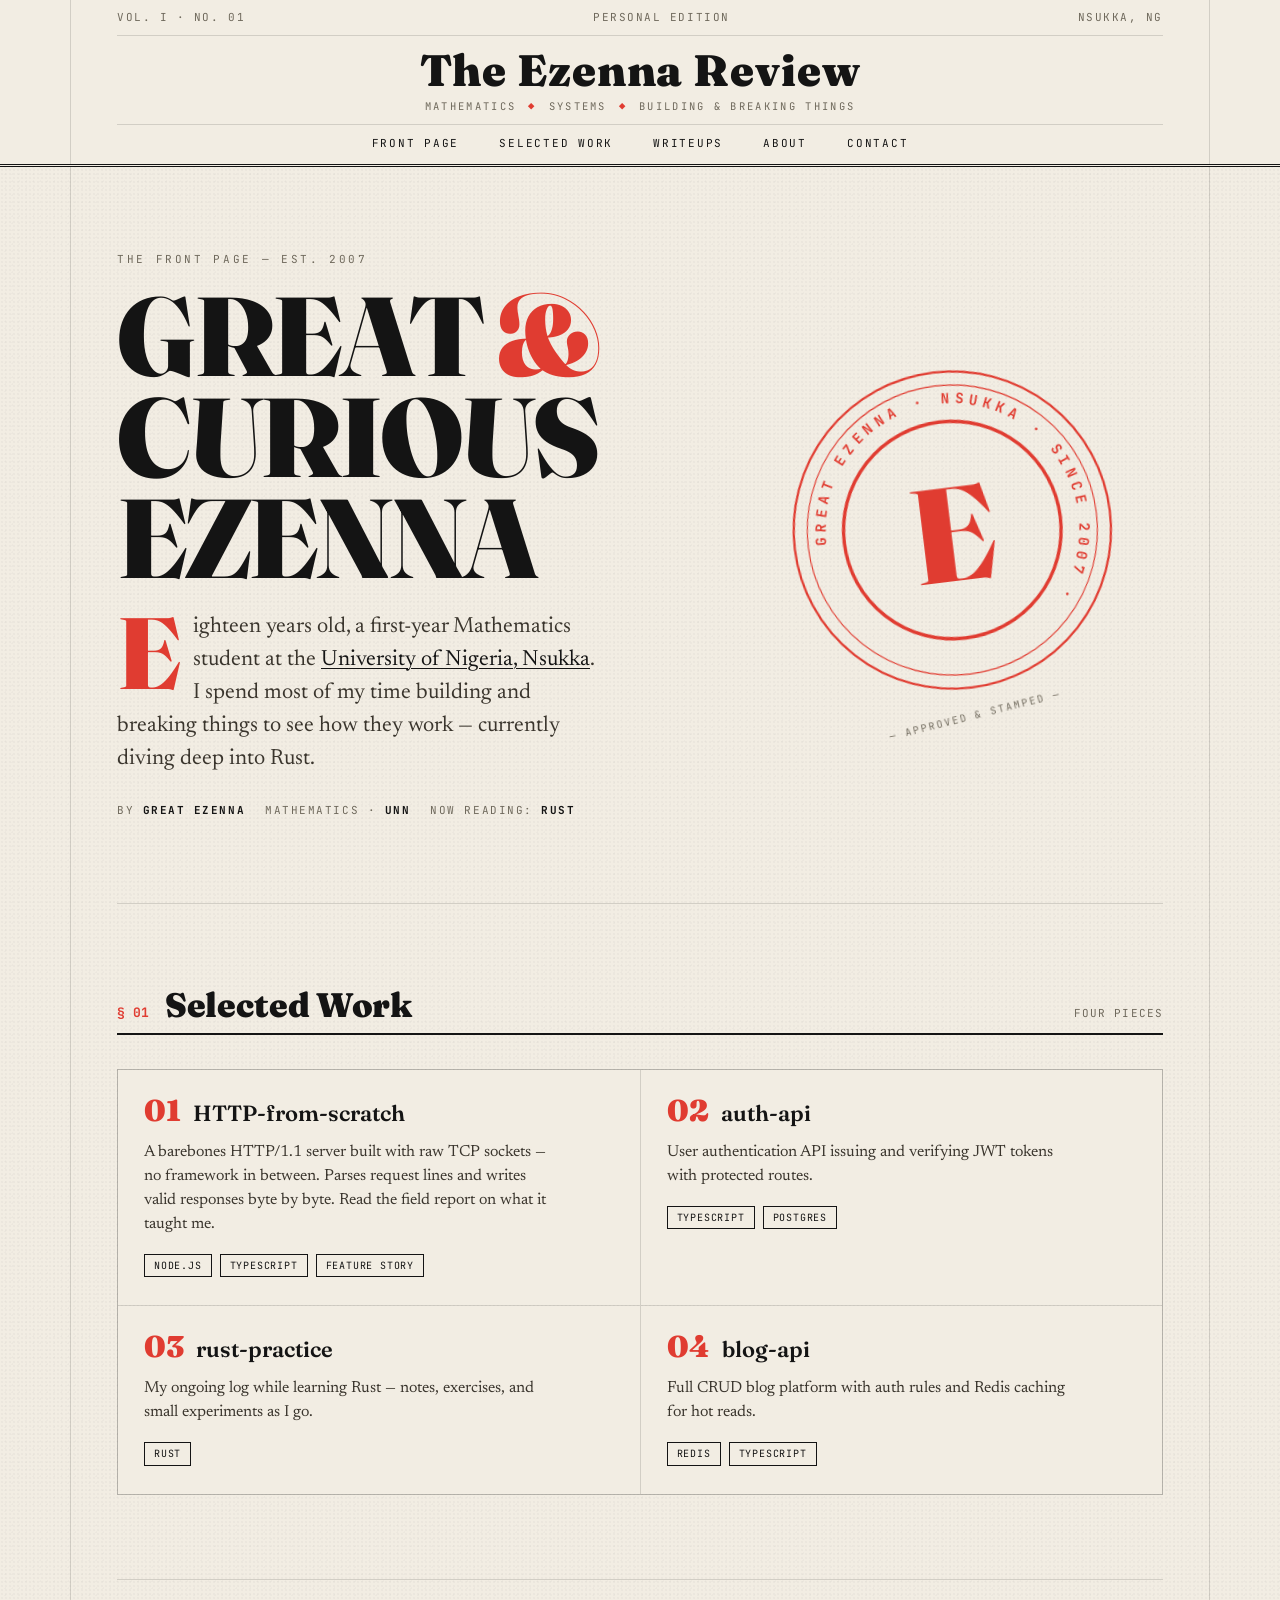
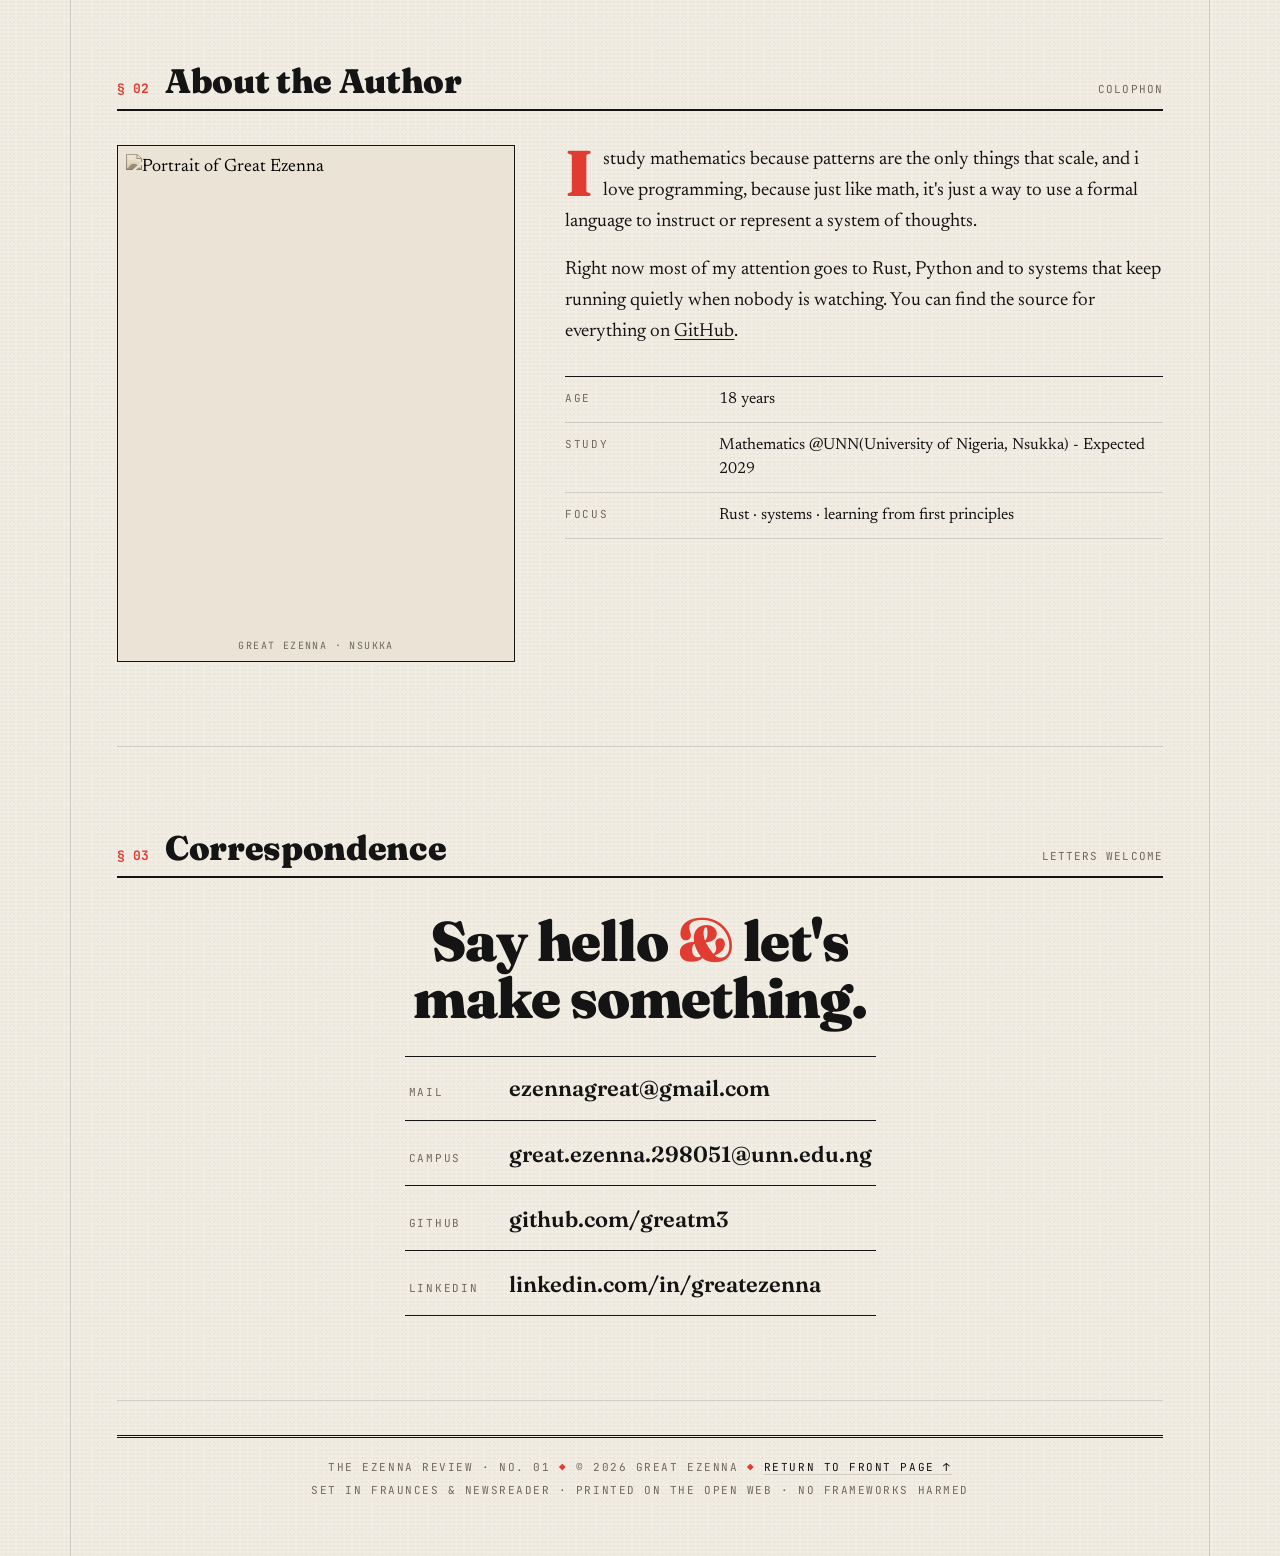
==== index.html @ 7c7695f8 "feat: add writeups section with HTTP-from-scratch field report   - Add http-from-scratch.html, a lon" ====
<!doctype html>
<html lang="en">
  <head>
    <meta charset="UTF-8" />
    <meta name="viewport" content="width=device-width, initial-scale=1.0" />
    <meta name="color-scheme" content="light" />
    <meta
      name="description"
      content="Great Ezenna — 18 y/o mathematics student and systems tinkerer. Building and breaking things."
    />
    <meta property="og:title" content="The Ezenna Review — Great Ezenna" />
    <meta
      property="og:description"
      content="18 y/o mathematics student. Building and breaking things."
    />
    <meta property="og:type" content="website" />
    <meta name="theme-color" content="#f2ede3" />
    <title>The Ezenna Review — Great Ezenna</title>
    <link
      rel="icon"
      href="data:image/svg+xml,%3Csvg%20xmlns='http://www.w3.org/2000/svg'%20viewBox='0%200%2064%2064'%3E%3Crect%20width='64'%20height='64'%20rx='6'%20fill='%23f2ede3'/%3E%3Ctext%20x='32'%20y='46'%20font-family='Georgia,serif'%20font-size='42'%20font-weight='bold'%20text-anchor='middle'%20fill='%23141414'%3EE%3C/text%3E%3C/svg%3E"
    />
    <link rel="preconnect" href="https://fonts.googleapis.com" />
    <link rel="preconnect" href="https://fonts.gstatic.com" crossorigin />
    <link
      href="https://fonts.googleapis.com/css2?family=Fraunces:ital,opsz,wght@0,9..144,400;0,9..144,600;0,9..144,900;1,9..144,400&family=Newsreader:ital,opsz,wght@0,6..72,400;0,6..72,500;1,6..72,400&family=JetBrains+Mono:wght@400;500;700&display=swap"
      rel="stylesheet"
    />
    <link rel="stylesheet" href="styles.css" />
  </head>
  <body>
    <header class="masthead">
      <div class="page inner">
        <div class="masthead-top">
          <span class="edition">Vol. I · No. 01</span>
          <span>Personal Edition</span>
          <span class="edition">Nsukka, NG</span>
        </div>
        <div class="masthead-title">The Ezenna Review</div>
        <div class="masthead-strap">
          <span>Mathematics</span><span class="dot">◆</span> <span>Systems</span
          ><span class="dot">◆</span>
          <span>Building &amp; Breaking Things</span>
        </div>
        <nav class="navbar">
          <a href="#home">Front Page</a>
          <a href="#work">Selected Work</a>
          <a href="writeups.html">Writeups</a>
          <a href="#about">About</a>
          <a href="#contact">Contact</a>
        </nav>
      </div>
    </header>

    <main class="page inner">
      <section id="home">
        <div class="hero">
          <div class="hero-copy reveal">
            <p class="kicker hero-kicker">The Front Page — Est. 2007</p>
            <h1 class="hero-name">
              Great <span class="amp">&amp;</span> Curious<br />Ezenna
            </h1>
            <p class="drop">
              Eighteen years old, a first-year Mathematics student at the
              <a href="https://unn.edu.ng" target="_blank" rel="noopener"
                >University of Nigeria, Nsukka</a
              >. I spend most of my time building and breaking things to see how
              they work — currently diving deep into Rust.
            </p>
            <div class="byline">
              <span>By <b>Great Ezenna</b></span>
              <span>Mathematics · <b>UNN</b></span>
              <span>Now reading: <b>Rust</b></span>
            </div>
          </div>

          <div class="hero-art reveal" style="transition-delay: 0.12s">
            <figure class="stamp-fig">
              <svg
                viewBox="0 0 300 300"
                role="img"
                aria-label="A red rubber-stamp seal reading Great Ezenna, established 2007."
              >
                <defs>
                  <path
                    id="sealArc"
                    d="M 150 150 m -112 0 a 112 112 0 1 1 224 0 a 112 112 0 1 1 -224 0"
                  />
                </defs>
                <g class="stamp-rotate">
                  <circle
                    class="seal-ring"
                    cx="150"
                    cy="150"
                    r="140"
                    stroke-width="2"
                  />
                  <circle
                    class="seal-ring"
                    cx="150"
                    cy="150"
                    r="128"
                    stroke-width="1"
                  />
                  <text class="seal-text">
                    <textPath href="#sealArc" startOffset="0%">
                      GREAT EZENNA · NSUKKA · SINCE 2007 ·
                    </textPath>
                  </text>
                </g>
                <circle
                  class="seal-ring"
                  cx="150"
                  cy="150"
                  r="96"
                  stroke-width="3"
                />
                <text class="seal-mono" x="150" y="152">E</text>
              </svg>
              <figcaption class="stamp-cap">
                — Approved &amp; Stamped —
              </figcaption>
            </figure>
          </div>
        </div>
      </section>

      <section id="work">
        <div class="sec-head reveal">
          <span class="sec-no">§ 01</span>
          <h2 class="sec-title">Selected Work</h2>
          <span class="sec-meta">Four Pieces</span>
        </div>

        <div class="work-grid">
          <a class="work reveal" href="http-from-scratch.html">
            <div class="work-top">
              <span class="work-no">01</span>
              <span class="work-title">HTTP-from-scratch</span>
              <span class="work-read">Feature →</span>
            </div>
            <p class="work-desc">
              A barebones HTTP/1.1 server built with raw TCP sockets — no
              framework in between. Parses request lines and writes valid
              responses byte by byte. Read the field report on what it taught
              me.
            </p>
            <div class="work-tags">
              <span class="work-tag">Node.js</span
              ><span class="work-tag">TypeScript</span
              ><span class="work-tag">Feature Story</span>
            </div>
          </a>

          <a
            class="work reveal"
            href="https://github.com/greatm3/auth-api"
            target="_blank"
            rel="noopener"
            style="transition-delay: 0.06s"
          >
            <div class="work-top">
              <span class="work-no">02</span>
              <span class="work-title">auth-api</span>
              <span class="work-read">Read →</span>
            </div>
            <p class="work-desc">
              User authentication API issuing and verifying JWT tokens with
              protected routes.
            </p>
            <div class="work-tags">
              <span class="work-tag">TypeScript</span
              ><span class="work-tag">Postgres</span>
            </div>
          </a>

          <a
            class="work reveal"
            href="https://github.com/greatm3/rust-practice"
            target="_blank"
            rel="noopener"
            style="transition-delay: 0.12s"
          >
            <div class="work-top">
              <span class="work-no">03</span>
              <span class="work-title">rust-practice</span>
              <span class="work-read">Read →</span>
            </div>
            <p class="work-desc">
              My ongoing log while learning Rust — notes, exercises, and small
              experiments as I go.
            </p>
            <div class="work-tags"><span class="work-tag">Rust</span></div>
          </a>

          <a
            class="work reveal"
            href="https://github.com/greatm3/blog-api"
            target="_blank"
            rel="noopener"
            style="transition-delay: 0.18s"
          >
            <div class="work-top">
              <span class="work-no">04</span>
              <span class="work-title">blog-api</span>
              <span class="work-read">Read →</span>
            </div>
            <p class="work-desc">
              Full CRUD blog platform with auth rules and Redis caching for hot
              reads.
            </p>
            <div class="work-tags">
              <span class="work-tag">Redis</span
              ><span class="work-tag">TypeScript</span>
            </div>
          </a>
        </div>
      </section>

      <section id="about">
        <div class="sec-head reveal">
          <span class="sec-no">§ 02</span>
          <h2 class="sec-title">About the Author</h2>
          <span class="sec-meta">Colophon</span>
        </div>

        <div class="about">
          <figure class="portrait reveal">
            <img
              src="https://i.ibb.co/Ng9nQFPm/linkedin-modified.jpg"
              alt="Portrait of Great Ezenna"
              loading="lazy"
            />
            <figcaption>Great Ezenna · Nsukka</figcaption>
          </figure>

          <div class="about-body reveal" style="transition-delay: 0.08s">
            <p>
              I study mathematics because patterns are the only things that
              scale, and i love programming, because just like math, it's just a way to use a formal language to instruct or represent a system of thoughts.
            </p>
            <p>
              Right now most of my attention goes to Rust, Python and to systems that keep running quietly
              when nobody is watching. You can find the source for everything on
              <a
                href="https://github.com/greatm3"
                target="_blank"
                rel="noopener"
                >GitHub</a
              >.
            </p>

            <div class="ledger">
              <div class="ledger-row">
                <span class="ledger-k">Age</span><span>18 years</span>
              </div>
              <div class="ledger-row">
                <span class="ledger-k">Study</span><span>Mathematics @UNN(University of Nigeria, Nsukka) - Expected 2029</span>
              </div>
              <div class="ledger-row">
                <span class="ledger-k">Focus</span
                ><span>Rust · systems · learning from first principles</span>
              </div>
            </div>
          </div>
        </div>
      </section>

      <section id="contact">
        <div class="sec-head reveal">
          <span class="sec-no">§ 03</span>
          <h2 class="sec-title">Correspondence</h2>
          <span class="sec-meta">Letters Welcome</span>
        </div>

        <div class="contact-wrap reveal">
          <p class="contact-lead">
            Say hello <span class="amp">&amp;</span> let's make something.
          </p>
          <div class="contact-list">
            <a href="mailto:ezennagreat@gmail.com">
              <span class="contact-k">Mail</span
              ><span class="contact-v">ezennagreat@gmail.com</span>
            </a>
            <a href="mailto:great.ezenna.298051@unn.edu.ng">
              <span class="contact-k">Campus</span
              ><span class="contact-v">great.ezenna.298051@unn.edu.ng</span>
            </a>
            <a href="https://github.com/greatm3" target="_blank" rel="noopener">
              <span class="contact-k">GitHub</span
              ><span class="contact-v">github.com/greatm3</span>
            </a>
            <a
              href="https://www.linkedin.com/in/greatezenna/"
              target="_blank"
              rel="noopener"
            >
              <span class="contact-k">LinkedIn</span
              ><span class="contact-v">linkedin.com/in/greatezenna</span>
            </a>
          </div>
        </div>
      </section>

      <footer>
        <hr class="foot-rule" />
        <p>
          The Ezenna Review · No. 01 <span class="dot">◆</span> ©
          <span id="year">2026</span> Great Ezenna <span class="dot">◆</span>
          <a href="#home">Return to Front Page ↑</a>
        </p>
        <p>
          Set in Fraunces &amp; Newsreader · Printed on the open web · No
          frameworks harmed
        </p>
      </footer>
    </main>

    <script>
      document.addEventListener("DOMContentLoaded", () => {
        document.getElementById("year").textContent = new Date().getFullYear();

        const io = new IntersectionObserver(
          (entries) => {
            entries.forEach((entry) => {
              if (entry.isIntersecting) {
                entry.target.classList.add("is-in");
                io.unobserve(entry.target);
              }
            });
          },
          { threshold: 0.12 },
        );
        document.querySelectorAll(".reveal").forEach((el) => io.observe(el));
      });
    </script>
  </body>
</html>
---- styles.css ----
:root {
  --paper: #f2ede3;
  --paper-2: #ebe4d6;
  --ink: #141414;
  --ink-soft: #3a352d;
  --muted: #6f695c;
  --stamp: #e03c31;
  --line-faint: rgba(20, 20, 20, 0.14);
  --serif: "Fraunces", Georgia, "Times New Roman", serif;
  --body: "Newsreader", Georgia, serif;
  --mono: "JetBrains Mono", ui-monospace, Menlo, monospace;
}

* {
  margin: 0;
  padding: 0;
  box-sizing: border-box;
}

html {
  scroll-behavior: smooth;
  scroll-padding-top: 165px;
  -webkit-text-size-adjust: 100%;
}

body {
  background: var(--paper);
  color: var(--ink);
  font-family: var(--body);
  font-size: 18px;
  line-height: 1.55;
  -webkit-font-smoothing: antialiased;
  -webkit-tap-highlight-color: rgba(224, 60, 49, 0.18);
  overflow-x: hidden;
  background-image:
    radial-gradient(rgba(20, 20, 20, 0.028) 1px, transparent 1px),
    radial-gradient(rgba(20, 20, 20, 0.022) 1px, transparent 1px);
  background-size:
    4px 4px,
    7px 7px;
  background-position:
    0 0,
    2px 3px;
}

::selection {
  background: var(--stamp);
  color: var(--paper);
}

a {
  color: inherit;
  text-decoration: none;
}
a:focus-visible {
  outline: 2px solid var(--stamp);
  outline-offset: 3px;
}

.kicker {
  font-family: var(--mono);
  font-size: 11px;
  letter-spacing: 0.24em;
  text-transform: uppercase;
  color: var(--muted);
}

.page {
  width: min(1140px, 92vw);
  margin: 0 auto;
  border-left: 1px solid var(--line-faint);
  border-right: 1px solid var(--line-faint);
}
.inner {
  padding: 0 clamp(16px, 4vw, 46px);
}

.masthead {
  position: sticky;
  top: 0;
  z-index: 50;
  background: var(--paper);
  border-bottom: 3px double var(--ink);
}
.masthead-top {
  display: flex;
  justify-content: space-between;
  align-items: center;
  gap: 14px;
  padding: 9px 0;
  border-bottom: 1px solid var(--line-faint);
  font-family: var(--mono);
  font-size: 11px;
  letter-spacing: 0.14em;
  text-transform: uppercase;
  color: var(--muted);
}
.masthead-title {
  font-family: var(--serif);
  font-weight: 900;
  text-align: center;
  letter-spacing: 0.02em;
  font-size: clamp(22px, 5vw, 44px);
  line-height: 1;
  padding: 12px 0 6px;
}
.masthead-strap {
  display: flex;
  justify-content: center;
  align-items: center;
  gap: 12px;
  padding-bottom: 10px;
  font-family: var(--mono);
  font-size: 10.5px;
  letter-spacing: 0.22em;
  text-transform: uppercase;
  color: var(--muted);
  flex-wrap: wrap;
}
.masthead-strap .dot {
  color: var(--stamp);
}

.navbar {
  border-top: 1px solid var(--line-faint);
  display: flex;
  justify-content: center;
  gap: clamp(14px, 4vw, 40px);
  padding: 8px 0;
}
.navbar a {
  font-family: var(--mono);
  font-size: 11px;
  letter-spacing: 0.16em;
  text-transform: uppercase;
  color: var(--ink);
  padding: 2px 0;
  border-bottom: 2px solid transparent;
  transition:
    border-color 0.2s,
    color 0.2s;
}
.navbar a:hover {
  border-color: var(--stamp);
  color: var(--stamp);
}

section {
  padding: clamp(40px, 7vw, 84px) 0;
  border-bottom: 1px solid var(--line-faint);
}

.sec-head {
  display: flex;
  align-items: baseline;
  gap: 16px;
  margin-bottom: 34px;
  border-bottom: 2px solid var(--ink);
  padding-bottom: 10px;
}
.sec-no {
  font-family: var(--mono);
  font-size: 13px;
  font-weight: 700;
  color: var(--stamp);
}
.sec-title {
  font-family: var(--serif);
  font-weight: 900;
  font-size: clamp(22px, 4vw, 34px);
  letter-spacing: -0.01em;
  line-height: 1;
  text-wrap: balance;
}
.sec-meta {
  margin-left: auto;
  font-family: var(--mono);
  font-size: 11px;
  color: var(--muted);
  letter-spacing: 0.1em;
  text-transform: uppercase;
}

.hero {
  display: grid;
  grid-template-columns: 1.15fr 0.85fr;
  gap: clamp(24px, 5vw, 60px);
  align-items: center;
}
.hero-copy {
  min-width: 0;
}

.hero-kicker {
  margin-bottom: 18px;
}
.hero-name {
  font-family: var(--serif);
  font-weight: 900;
  font-size: clamp(3rem, 11vw, 7rem);
  line-height: 0.9;
  letter-spacing: -0.03em;
  text-transform: uppercase;
}
.hero-name .amp {
  color: var(--stamp);
}

.drop {
  margin-top: 22px;
  font-family: var(--body);
  font-size: clamp(18px, 2.2vw, 22px);
  line-height: 1.5;
  max-width: 40ch;
  color: var(--ink-soft);
}
.drop::first-letter {
  float: left;
  font-family: var(--serif);
  font-weight: 900;
  font-size: 4.6em;
  line-height: 0.72;
  padding: 6px 12px 0 0;
  color: var(--stamp);
}
.drop a {
  color: var(--ink);
  text-decoration: underline;
  text-decoration-thickness: 1px;
  text-underline-offset: 3px;
}
.drop a:hover {
  color: var(--stamp);
}

.byline {
  margin-top: 26px;
  display: flex;
  flex-wrap: wrap;
  gap: 8px 20px;
  font-family: var(--mono);
  font-size: 11px;
  letter-spacing: 0.14em;
  text-transform: uppercase;
  color: var(--muted);
}
.byline b {
  color: var(--ink);
  font-weight: 700;
}

.hero-art {
  display: flex;
  justify-content: center;
}
.stamp-fig {
  position: relative;
  width: min(340px, 78vw);
  aspect-ratio: 1;
  animation: stampin 0.5s cubic-bezier(0.2, 1.4, 0.4, 1) both;
}
.stamp-fig svg {
  width: 100%;
  height: 100%;
}
@keyframes stampin {
  from {
    opacity: 0;
    transform: scale(1.25) rotate(-8deg);
  }
  to {
    opacity: 1;
    transform: scale(1) rotate(-7deg);
  }
}
.stamp-rotate {
  transform-origin: center;
  animation: seal-spin 44s linear infinite;
}
@keyframes seal-spin {
  to {
    transform: rotate(360deg);
  }
}
.seal-ring {
  fill: none;
  stroke: var(--stamp);
}
.seal-text {
  fill: var(--stamp);
  font-family: var(--mono);
  font-size: 12.5px;
  letter-spacing: 0.32em;
  font-weight: 700;
}
.seal-mono {
  fill: var(--stamp);
  font-family: var(--serif);
  font-weight: 900;
  font-size: 118px;
  text-anchor: middle;
  dominant-baseline: central;
}
.stamp-cap {
  position: absolute;
  left: 50%;
  bottom: -14px;
  transform: translateX(-50%) rotate(-7deg);
  font-family: var(--mono);
  font-size: 10px;
  letter-spacing: 0.2em;
  text-transform: uppercase;
  color: var(--muted);
  white-space: nowrap;
}

.work-grid {
  display: grid;
  grid-template-columns: repeat(2, 1fr);
  gap: 1px;
  background: var(--line-faint);
  border: 1px solid var(--line-faint);
}
.work {
  display: block;
  background: var(--paper);
  padding: 26px 26px 28px;
  position: relative;
  transition:
    background 0.2s,
    color 0.2s;
}
.work:hover {
  background: var(--ink);
  color: var(--paper);
}
.work-top {
  display: flex;
  align-items: baseline;
  gap: 12px;
  margin-bottom: 14px;
}
.work-no {
  font-family: var(--serif);
  font-weight: 900;
  font-size: 30px;
  line-height: 1;
  color: var(--stamp);
}
.work:hover .work-no {
  color: var(--paper);
}
.work-title {
  font-family: var(--serif);
  font-weight: 600;
  font-size: 22px;
  line-height: 1.1;
}
.work-read {
  margin-left: auto;
  font-family: var(--mono);
  font-size: 10px;
  letter-spacing: 0.16em;
  text-transform: uppercase;
  color: var(--muted);
  opacity: 0;
  transition: opacity 0.2s;
}
.work:hover .work-read {
  opacity: 1;
  color: var(--paper);
}
.work-desc {
  font-size: 16px;
  line-height: 1.5;
  color: var(--ink-soft);
  max-width: 46ch;
}
.work:hover .work-desc {
  color: var(--paper-2);
}
.work-tags {
  margin-top: 18px;
  display: flex;
  flex-wrap: wrap;
  gap: 8px;
}
.work-tag {
  font-family: var(--mono);
  font-size: 10px;
  letter-spacing: 0.08em;
  text-transform: uppercase;
  padding: 3px 9px;
  border: 1px solid var(--ink);
}
.work:hover .work-tag {
  border-color: var(--paper);
}

.about {
  display: grid;
  grid-template-columns: 0.8fr 1.2fr;
  gap: clamp(24px, 5vw, 50px);
  align-items: start;
}
.portrait {
  position: relative;
  border: 1px solid var(--ink);
  padding: 8px;
  background: var(--paper-2);
}
.portrait img {
  display: block;
  width: 100%;
  aspect-ratio: 4 / 5;
  object-fit: cover;
  filter: grayscale(1) contrast(1.2) sepia(0.22);
  mix-blend-mode: multiply;
}
.portrait figcaption {
  margin-top: 8px;
  font-family: var(--mono);
  font-size: 10px;
  letter-spacing: 0.14em;
  text-transform: uppercase;
  color: var(--muted);
  text-align: center;
}
.about-body p {
  margin-bottom: 18px;
  font-size: 19px;
  line-height: 1.62;
}
.about-body p:first-child::first-letter {
  float: left;
  font-family: var(--serif);
  font-weight: 900;
  font-size: 3.4em;
  line-height: 0.74;
  padding: 4px 10px 0 0;
  color: var(--stamp);
}
.about-body a {
  text-decoration: underline;
  text-underline-offset: 3px;
}
.about-body a:hover {
  color: var(--stamp);
}

.ledger {
  margin-top: 28px;
  border-top: 1px solid var(--ink);
}
.ledger-row {
  display: grid;
  grid-template-columns: 140px 1fr;
  gap: 14px;
  padding: 10px 0;
  border-bottom: 1px solid var(--line-faint);
  font-size: 16px;
}
.ledger-k {
  font-family: var(--mono);
  font-size: 11px;
  letter-spacing: 0.14em;
  text-transform: uppercase;
  color: var(--muted);
  padding-top: 3px;
}

.contact-wrap {
  text-align: center;
}
.contact-lead {
  font-family: var(--serif);
  font-weight: 900;
  font-size: clamp(28px, 6vw, 56px);
  line-height: 1.02;
  letter-spacing: -0.02em;
  max-width: 16ch;
  margin: 0 auto 30px;
  text-wrap: balance;
}
.contact-lead .amp {
  color: var(--stamp);
}
.contact-list {
  display: inline-flex;
  flex-direction: column;
  gap: 2px;
  text-align: left;
  min-width: min(460px, 90vw);
}
.contact-list a {
  display: flex;
  align-items: baseline;
  gap: 16px;
  padding: 14px 4px;
  border-bottom: 1px solid var(--ink);
  transition:
    padding-left 0.2s,
    color 0.2s;
}
.contact-list a:first-child {
  border-top: 1px solid var(--ink);
}
.contact-list a:hover {
  padding-left: 16px;
  color: var(--stamp);
}
.contact-k {
  font-family: var(--mono);
  font-size: 11px;
  letter-spacing: 0.16em;
  text-transform: uppercase;
  color: var(--muted);
  width: 84px;
  flex-shrink: 0;
}
.contact-v {
  font-family: var(--serif);
  font-weight: 600;
  font-size: clamp(17px, 2.4vw, 22px);
  overflow-wrap: anywhere;
}
.contact-list a:hover .contact-k {
  color: var(--stamp);
}

footer {
  padding: 34px 0 54px;
  text-align: center;
}
.foot-rule {
  border: none;
  border-top: 3px double var(--ink);
  margin-bottom: 18px;
}
footer p {
  font-family: var(--mono);
  font-size: 11px;
  letter-spacing: 0.14em;
  text-transform: uppercase;
  color: var(--muted);
  line-height: 2.1;
}
footer .dot {
  color: var(--stamp);
}
footer a {
  color: var(--ink);
  border-bottom: 1px solid var(--line-faint);
}
footer a:hover {
  color: var(--stamp);
}

.reveal {
  opacity: 0;
  transform: translateY(20px);
  transition:
    opacity 0.7s ease,
    transform 0.7s ease;
}
.reveal.is-in {
  opacity: 1;
  transform: none;
}

@media (max-width: 900px) {
  .hero {
    grid-template-columns: 1fr;
    gap: 34px;
  }
  .hero-art {
    order: -1;
  }
  .about {
    grid-template-columns: 1fr;
  }
  .portrait {
    max-width: 320px;
  }
}

@media (max-width: 640px) {
  html {
    scroll-padding-top: 140px;
  }
  body {
    font-size: 17px;
  }
  .masthead-strap {
    display: none;
  }
  .masthead-title {
    padding: 8px 0 4px;
    font-size: clamp(20px, 6vw, 44px);
  }
  .work-grid {
    grid-template-columns: 1fr;
  }
  .masthead-top .edition {
    display: none;
  }
  .sec-head {
    flex-wrap: wrap;
    gap: 8px 14px;
  }
  .sec-meta {
    margin-left: 0;
    width: 100%;
  }
  .navbar {
    flex-wrap: wrap;
    gap: 12px 18px;
  }
  .ledger-row {
    grid-template-columns: 1fr;
    gap: 2px;
  }
  .hero-name {
    font-size: clamp(2.75rem, 12vw, 7rem);
  }
}

@media (max-width: 420px) {
  body {
    font-size: 16px;
  }
  .hero-name {
    font-size: 2.5rem;
  }
  .masthead-top {
    font-size: 10px;
    letter-spacing: 0.08em;
  }
  .navbar a {
    font-size: 10px;
    letter-spacing: 0.1em;
  }
  .drop::first-letter {
    font-size: 3.6em;
  }
}

@media (max-height: 480px) {
  .masthead-strap {
    display: none;
  }
  .masthead-title {
    padding: 6px 0 2px;
  }
}

@media (hover: none) {
  .work:active {
    background: var(--ink);
    color: var(--paper);
  }
  .work:active .work-no {
    color: var(--paper);
  }
  .work:active .work-desc {
    color: var(--paper-2);
  }
  .work:active .work-tag {
    border-color: var(--paper);
  }
  .contact-list a:active {
    padding-left: 12px;
    color: var(--stamp);
  }
  .navbar a:active {
    border-color: var(--stamp);
    color: var(--stamp);
  }
}

.article {
  padding: clamp(36px, 6vw, 64px) 0 clamp(60px, 9vw, 96px);
}
.article-kicker {
  margin-bottom: 16px;
}
.article-title {
  font-family: var(--serif);
  font-weight: 900;
  font-size: clamp(34px, 6.5vw, 60px);
  line-height: 1;
  letter-spacing: -0.02em;
  max-width: 20ch;
  text-wrap: balance;
}
.article-standfirst {
  margin-top: 22px;
  font-size: clamp(19px, 2.4vw, 24px);
  line-height: 1.5;
  color: var(--ink-soft);
  max-width: 62ch;
}
.article-byline {
  margin-top: 28px;
  display: flex;
  flex-wrap: wrap;
  gap: 8px 22px;
  align-items: baseline;
  font-family: var(--mono);
  font-size: 11px;
  letter-spacing: 0.14em;
  text-transform: uppercase;
  color: var(--muted);
}
.article-byline b {
  color: var(--ink);
  font-weight: 700;
}
.article-source {
  margin-left: auto;
  color: var(--ink);
  border-bottom: 1px solid var(--ink);
}
.article-source:hover {
  color: var(--stamp);
  border-bottom-color: var(--stamp);
}
.article-rule {
  border: none;
  border-top: 3px double var(--ink);
  margin: 34px 0 44px;
}
.article-body {
  max-width: 66ch;
}
.article-body .lead {
  font-size: clamp(20px, 2.6vw, 26px);
  line-height: 1.55;
}
.article-body p {
  margin-bottom: 24px;
  font-size: 19px;
  line-height: 1.68;
  color: var(--ink-soft);
}
.article-body b {
  color: var(--ink);
}
.article-body code {
  font-family: var(--mono);
  font-size: 0.82em;
  background: var(--paper-2);
  border: 1px solid var(--line-faint);
  padding: 1px 5px;
  border-radius: 3px;
}
.article-h2 {
  font-family: var(--serif);
  font-weight: 900;
  font-size: clamp(22px, 3.4vw, 30px);
  line-height: 1.1;
  margin: 44px 0 14px;
  letter-spacing: -0.01em;
}
.article-foot {
  margin-top: 52px;
  padding-top: 26px;
  border-top: 1px solid var(--ink);
  display: flex;
  flex-wrap: wrap;
  gap: 18px 30px;
  align-items: baseline;
  justify-content: space-between;
}
.article-source.big {
  font-family: var(--serif);
  font-weight: 600;
  font-size: 20px;
  margin-left: 0;
  border-bottom: 2px solid var(--ink);
}
.article-source.big:hover {
  border-bottom-color: var(--stamp);
}
.article-back {
  font-family: var(--mono);
  font-size: 11px;
  letter-spacing: 0.14em;
  text-transform: uppercase;
  color: var(--muted);
}
.article-back:hover {
  color: var(--stamp);
}

@media (max-width: 640px) {
  .article-source {
    margin-left: 0;
  }
  .article-title {
    font-size: clamp(30px, 8vw, 60px);
  }
}

.writeups-intro {
  max-width: 60ch;
  font-size: clamp(19px, 2.3vw, 23px);
  line-height: 1.55;
  color: var(--ink-soft);
  margin-bottom: 36px;
}
.writeup-list {
  border-top: 2px solid var(--ink);
}
.writeup {
  display: grid;
  grid-template-columns: auto 1fr auto;
  gap: 20px 22px;
  align-items: start;
  padding: 26px 4px;
  border-bottom: 1px solid var(--line-faint);
  transition:
    padding-left 0.2s,
    background 0.2s;
}
.writeup:hover {
  padding-left: 16px;
  background: var(--paper-2);
}
.writeup-no {
  font-family: var(--serif);
  font-weight: 900;
  font-size: 34px;
  line-height: 0.9;
  color: var(--stamp);
}
.writeup-title {
  font-family: var(--serif);
  font-weight: 600;
  font-size: clamp(21px, 3vw, 28px);
  line-height: 1.12;
  letter-spacing: -0.01em;
}
.writeup:hover .writeup-title {
  color: var(--stamp);
}
.writeup-dek {
  margin-top: 10px;
  font-size: 16.5px;
  line-height: 1.55;
  color: var(--ink-soft);
  max-width: 60ch;
}
.writeup-tags {
  margin-top: 16px;
  display: flex;
  flex-wrap: wrap;
  gap: 8px;
}
.writeup-read {
  align-self: center;
  font-family: var(--mono);
  font-size: 11px;
  letter-spacing: 0.16em;
  text-transform: uppercase;
  color: var(--muted);
  white-space: nowrap;
}
.writeup:hover .writeup-read {
  color: var(--stamp);
}
.writeups-more {
  margin-top: 26px;
  font-family: var(--mono);
  font-size: 11px;
  letter-spacing: 0.16em;
  text-transform: uppercase;
  color: var(--muted);
}

@media (max-width: 640px) {
  .writeup {
    grid-template-columns: auto 1fr;
    gap: 12px 16px;
  }
  .writeup-read {
    grid-column: 2;
    align-self: start;
  }
}

@media (prefers-reduced-motion: reduce) {
  html {
    scroll-behavior: auto;
  }
  *,
  *::before,
  *::after {
    animation-duration: 0.01ms !important;
    animation-iteration-count: 1 !important;
    transition-duration: 0.01ms !important;
  }
  .reveal {
    opacity: 1;
    transform: none;
  }
}
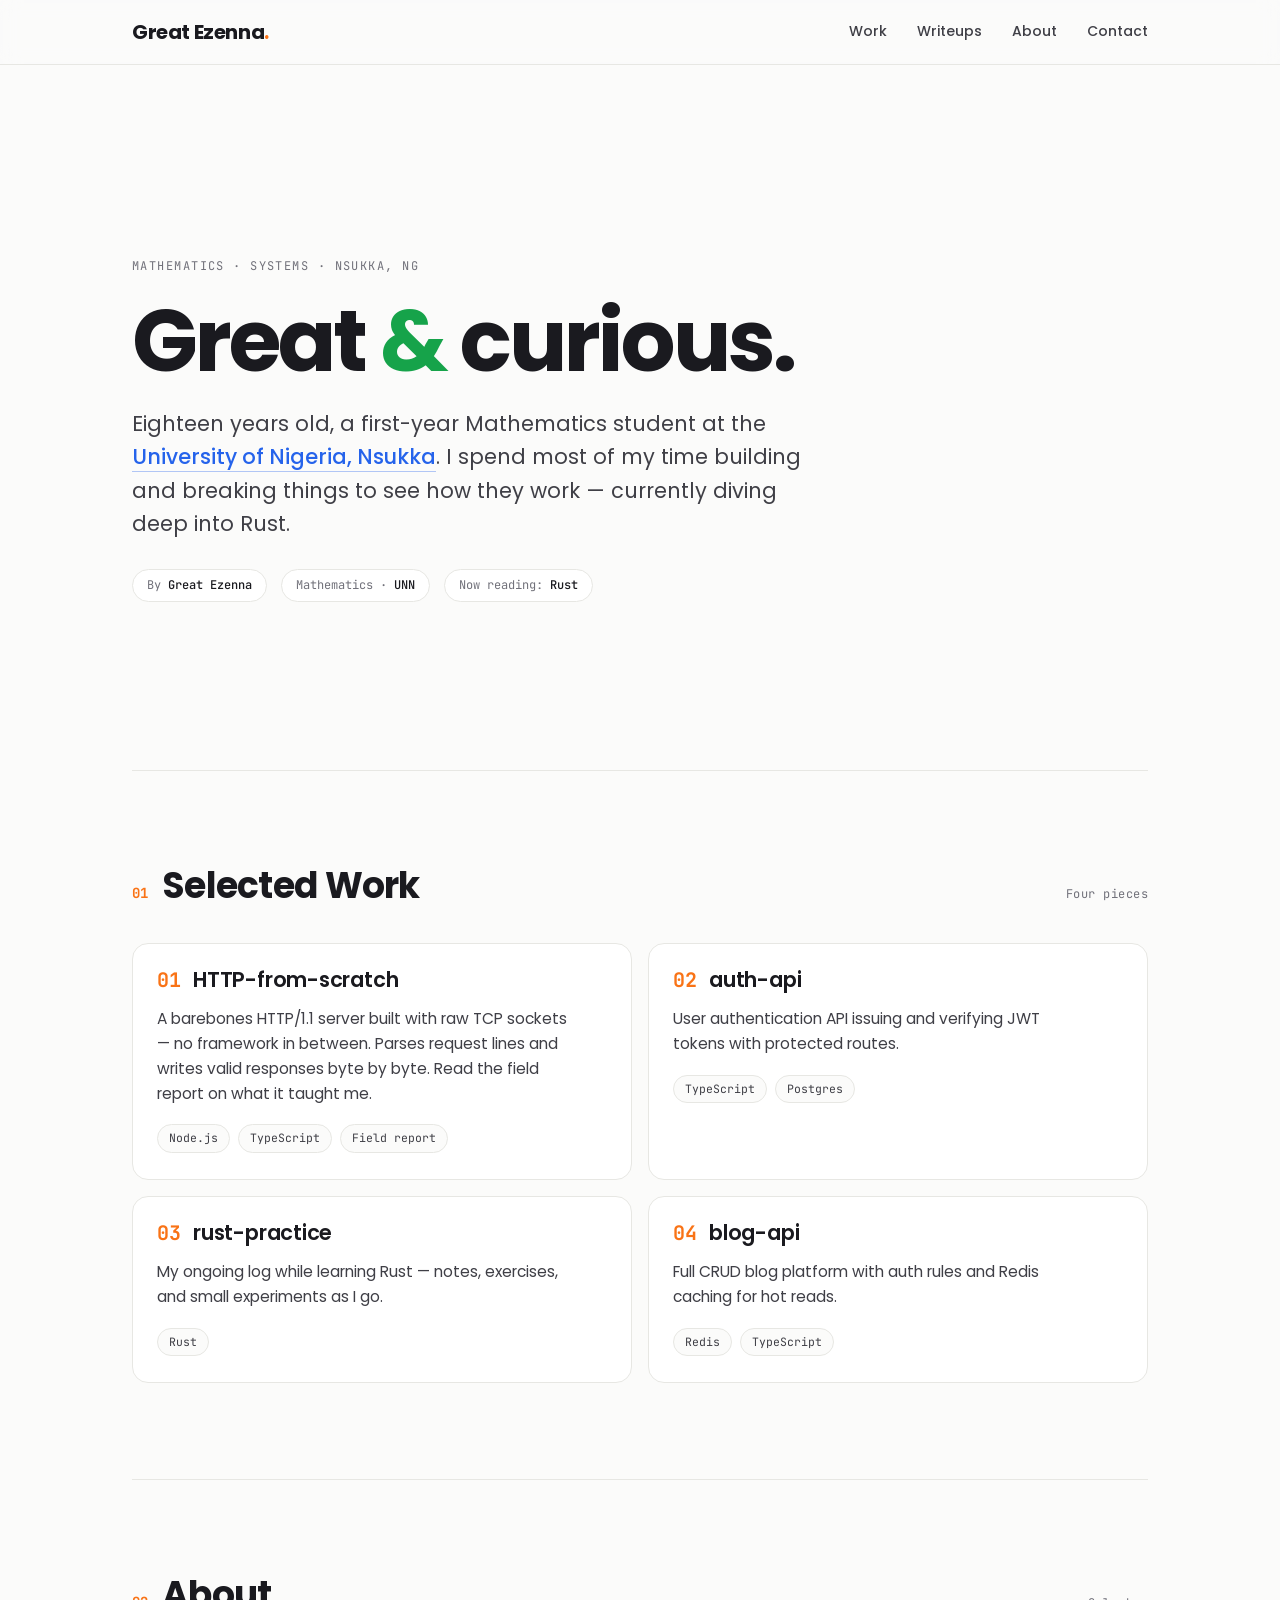
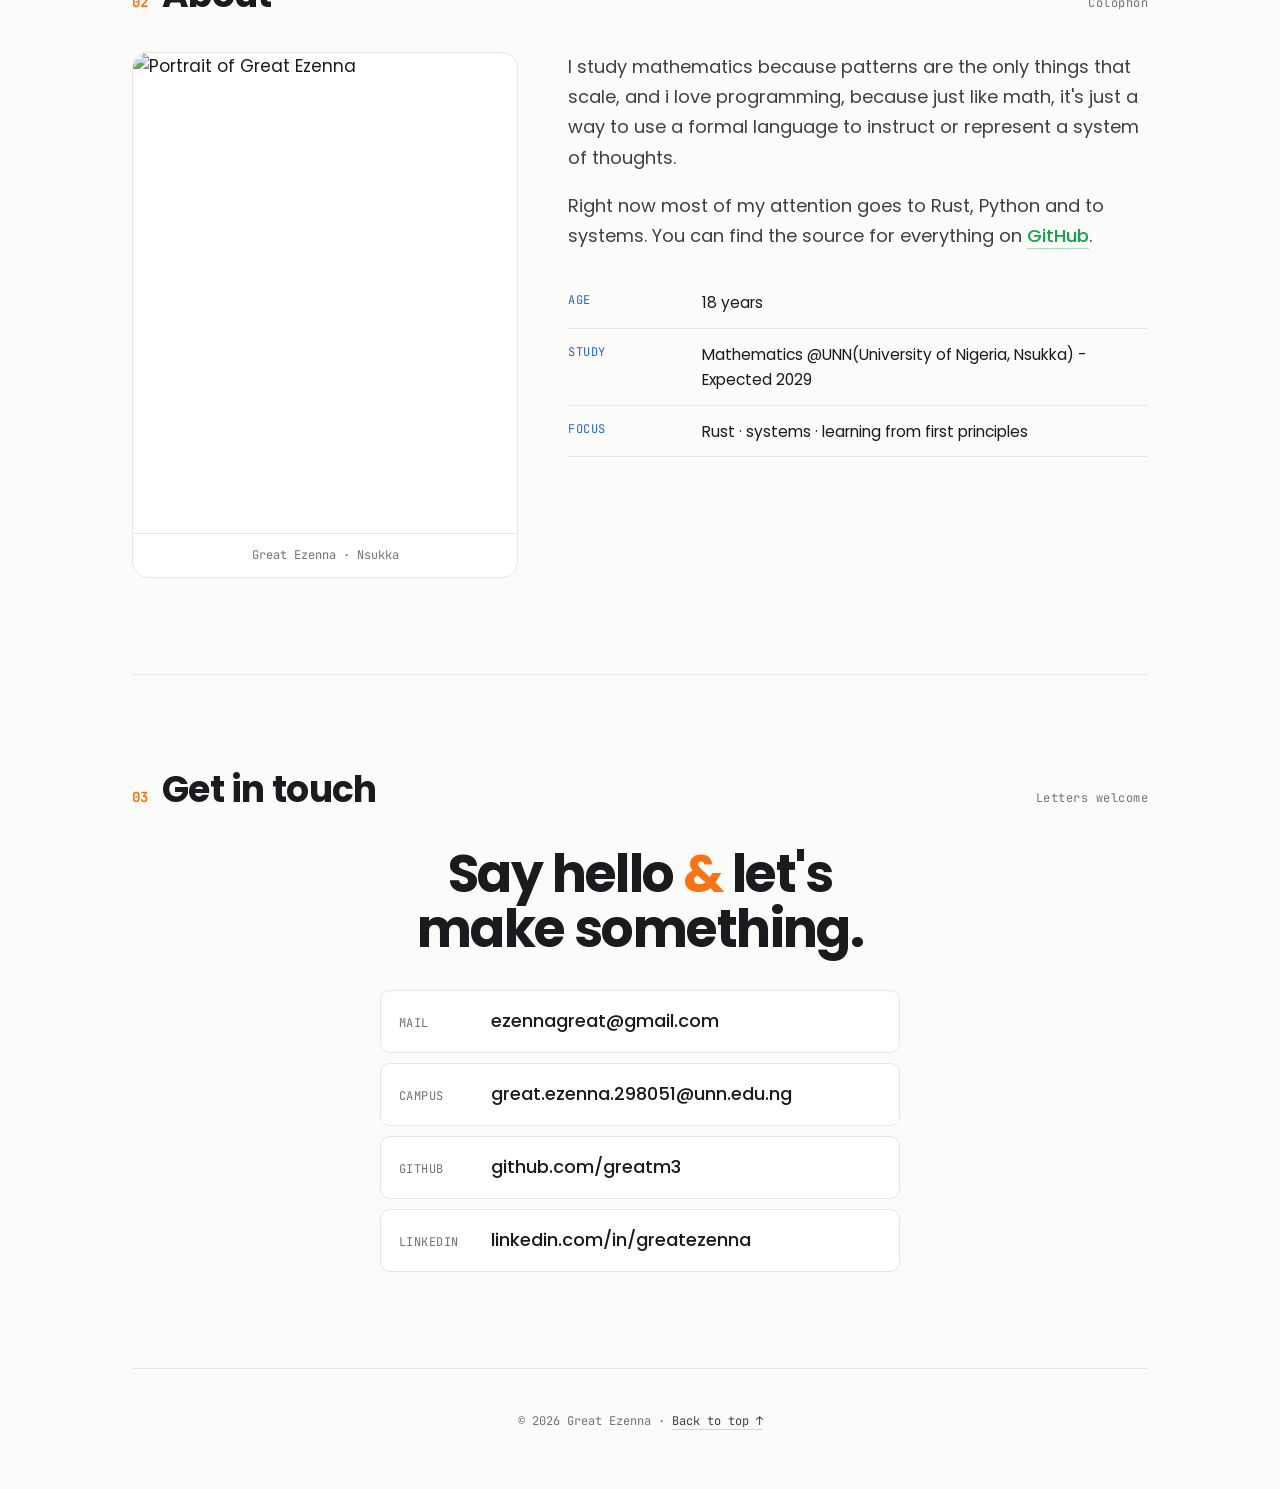
==== commit 31263a9a: "feat: redesign of the entire outlay" ====
--- a/index.html
+++ b/index.html
@@ -8,43 +8,34 @@
       name="description"
       content="Great Ezenna — 18 y/o mathematics student and systems tinkerer. Building and breaking things."
     />
-    <meta property="og:title" content="The Ezenna Review — Great Ezenna" />
+    <meta property="og:title" content="Great Ezenna" />
     <meta
       property="og:description"
       content="18 y/o mathematics student. Building and breaking things."
     />
     <meta property="og:type" content="website" />
-    <meta name="theme-color" content="#f2ede3" />
-    <title>The Ezenna Review — Great Ezenna</title>
+    <meta name="theme-color" content="#fbfbfa" />
+    <title>Great Ezenna</title>
     <link
       rel="icon"
-      href="data:image/svg+xml,%3Csvg%20xmlns='http://www.w3.org/2000/svg'%20viewBox='0%200%2064%2064'%3E%3Crect%20width='64'%20height='64'%20rx='6'%20fill='%23f2ede3'/%3E%3Ctext%20x='32'%20y='46'%20font-family='Georgia,serif'%20font-size='42'%20font-weight='bold'%20text-anchor='middle'%20fill='%23141414'%3EE%3C/text%3E%3C/svg%3E"
+      href="data:image/svg+xml,%3Csvg%20xmlns='http://www.w3.org/2000/svg'%20viewBox='0%200%2064%2064'%3E%3Crect%20width='64'%20height='64'%20rx='14'%20fill='%231a1a1f'/%3E%3Ctext%20x='32'%20y='45'%20font-family='Poppins,sans-serif'%20font-size='38'%20font-weight='700'%20text-anchor='middle'%20fill='%23fbfbfa'%3EE%3C/text%3E%3C/svg%3E"
     />
     <link rel="preconnect" href="https://fonts.googleapis.com" />
     <link rel="preconnect" href="https://fonts.gstatic.com" crossorigin />
     <link
-      href="https://fonts.googleapis.com/css2?family=Fraunces:ital,opsz,wght@0,9..144,400;0,9..144,600;0,9..144,900;1,9..144,400&family=Newsreader:ital,opsz,wght@0,6..72,400;0,6..72,500;1,6..72,400&family=JetBrains+Mono:wght@400;500;700&display=swap"
+      href="https://fonts.googleapis.com/css2?family=Poppins:wght@400;500;600;700&family=JetBrains+Mono:wght@400;500;700&display=swap"
       rel="stylesheet"
     />
     <link rel="stylesheet" href="styles.css" />
   </head>
   <body>
-    <header class="masthead">
-      <div class="page inner">
-        <div class="masthead-top">
-          <span class="edition">Vol. I · No. 01</span>
-          <span>Personal Edition</span>
-          <span class="edition">Nsukka, NG</span>
-        </div>
-        <div class="masthead-title">The Ezenna Review</div>
-        <div class="masthead-strap">
-          <span>Mathematics</span><span class="dot">◆</span> <span>Systems</span
-          ><span class="dot">◆</span>
-          <span>Building &amp; Breaking Things</span>
-        </div>
-        <nav class="navbar">
-          <a href="#home">Front Page</a>
-          <a href="#work">Selected Work</a>
+    <header class="nav">
+      <div class="page inner nav-inner">
+        <a class="brand" href="#home"
+          >Great Ezenna<span class="brand-dot">.</span></a
+        >
+        <nav class="navlinks">
+          <a href="#work">Work</a>
           <a href="writeups.html">Writeups</a>
           <a href="#about">About</a>
           <a href="#contact">Contact</a>
@@ -54,82 +45,31 @@
 
     <main class="page inner">
       <section id="home">
-        <div class="hero">
-          <div class="hero-copy reveal">
-            <p class="kicker hero-kicker">The Front Page — Est. 2007</p>
-            <h1 class="hero-name">
-              Great <span class="amp">&amp;</span> Curious<br />Ezenna
-            </h1>
-            <p class="drop">
-              Eighteen years old, a first-year Mathematics student at the
-              <a href="https://unn.edu.ng" target="_blank" rel="noopener"
-                >University of Nigeria, Nsukka</a
-              >. I spend most of my time building and breaking things to see how
-              they work — currently diving deep into Rust.
-            </p>
-            <div class="byline">
-              <span>By <b>Great Ezenna</b></span>
-              <span>Mathematics · <b>UNN</b></span>
-              <span>Now reading: <b>Rust</b></span>
-            </div>
-          </div>
-
-          <div class="hero-art reveal" style="transition-delay: 0.12s">
-            <figure class="stamp-fig">
-              <svg
-                viewBox="0 0 300 300"
-                role="img"
-                aria-label="A red rubber-stamp seal reading Great Ezenna, established 2007."
-              >
-                <defs>
-                  <path
-                    id="sealArc"
-                    d="M 150 150 m -112 0 a 112 112 0 1 1 224 0 a 112 112 0 1 1 -224 0"
-                  />
-                </defs>
-                <g class="stamp-rotate">
-                  <circle
-                    class="seal-ring"
-                    cx="150"
-                    cy="150"
-                    r="140"
-                    stroke-width="2"
-                  />
-                  <circle
-                    class="seal-ring"
-                    cx="150"
-                    cy="150"
-                    r="128"
-                    stroke-width="1"
-                  />
-                  <text class="seal-text">
-                    <textPath href="#sealArc" startOffset="0%">
-                      GREAT EZENNA · NSUKKA · SINCE 2007 ·
-                    </textPath>
-                  </text>
-                </g>
-                <circle
-                  class="seal-ring"
-                  cx="150"
-                  cy="150"
-                  r="96"
-                  stroke-width="3"
-                />
-                <text class="seal-mono" x="150" y="152">E</text>
-              </svg>
-              <figcaption class="stamp-cap">
-                — Approved &amp; Stamped —
-              </figcaption>
-            </figure>
+        <div class="hero reveal">
+          <p class="kicker hero-kicker">Mathematics · Systems · Nsukka, NG</p>
+          <h1 class="hero-name">
+            Great <span class="amp">&amp;</span> curious.
+          </h1>
+          <p class="drop">
+            Eighteen years old, a first-year Mathematics student at the
+            <a href="https://unn.edu.ng" target="_blank" rel="noopener"
+              >University of Nigeria, Nsukka</a
+            >. I spend most of my time building and breaking things to see how
+            they work — currently diving deep into Rust.
+          </p>
+          <div class="byline">
+            <span>By <b>Great Ezenna</b></span>
+            <span>Mathematics · <b>UNN</b></span>
+            <span>Now reading: <b>Rust</b></span>
           </div>
         </div>
       </section>
 
       <section id="work">
         <div class="sec-head reveal">
-          <span class="sec-no">§ 01</span>
+          <span class="sec-no">01</span>
           <h2 class="sec-title">Selected Work</h2>
-          <span class="sec-meta">Four Pieces</span>
+          <span class="sec-meta">Four pieces</span>
         </div>
 
         <div class="work-grid">
@@ -137,7 +77,7 @@
             <div class="work-top">
               <span class="work-no">01</span>
               <span class="work-title">HTTP-from-scratch</span>
-              <span class="work-read">Feature →</span>
+              <span class="work-read">Read →</span>
             </div>
             <p class="work-desc">
               A barebones HTTP/1.1 server built with raw TCP sockets — no
@@ -148,7 +88,7 @@
             <div class="work-tags">
               <span class="work-tag">Node.js</span
               ><span class="work-tag">TypeScript</span
-              ><span class="work-tag">Feature Story</span>
+              ><span class="work-tag">Field report</span>
             </div>
           </a>
 
@@ -219,8 +159,8 @@
 
       <section id="about">
         <div class="sec-head reveal">
-          <span class="sec-no">§ 02</span>
-          <h2 class="sec-title">About the Author</h2>
+          <span class="sec-no">02</span>
+          <h2 class="sec-title">About</h2>
           <span class="sec-meta">Colophon</span>
         </div>
 
@@ -237,11 +177,13 @@
           <div class="about-body reveal" style="transition-delay: 0.08s">
             <p>
               I study mathematics because patterns are the only things that
-              scale, and i love programming, because just like math, it's just a way to use a formal language to instruct or represent a system of thoughts.
+              scale, and i love programming, because just like math, it's just a
+              way to use a formal language to instruct or represent a system of
+              thoughts.
             </p>
             <p>
-              Right now most of my attention goes to Rust, Python and to systems that keep running quietly
-              when nobody is watching. You can find the source for everything on
+              Right now most of my attention goes to Rust, Python and to systems. You can find
+              the source for everything on
               <a
                 href="https://github.com/greatm3"
                 target="_blank"
@@ -255,7 +197,11 @@
                 <span class="ledger-k">Age</span><span>18 years</span>
               </div>
               <div class="ledger-row">
-                <span class="ledger-k">Study</span><span>Mathematics @UNN(University of Nigeria, Nsukka) - Expected 2029</span>
+                <span class="ledger-k">Study</span
+                ><span
+                  >Mathematics @UNN(University of Nigeria, Nsukka) - Expected
+                  2029</span
+                >
               </div>
               <div class="ledger-row">
                 <span class="ledger-k">Focus</span
@@ -268,9 +214,9 @@
 
       <section id="contact">
         <div class="sec-head reveal">
-          <span class="sec-no">§ 03</span>
-          <h2 class="sec-title">Correspondence</h2>
-          <span class="sec-meta">Letters Welcome</span>
+          <span class="sec-no">03</span>
+          <h2 class="sec-title">Get in touch</h2>
+          <span class="sec-meta">Letters welcome</span>
         </div>
 
         <div class="contact-wrap reveal">
@@ -303,15 +249,9 @@
       </section>
 
       <footer>
-        <hr class="foot-rule" />
         <p>
-          The Ezenna Review · No. 01 <span class="dot">◆</span> ©
-          <span id="year">2026</span> Great Ezenna <span class="dot">◆</span>
-          <a href="#home">Return to Front Page ↑</a>
-        </p>
-        <p>
-          Set in Fraunces &amp; Newsreader · Printed on the open web · No
-          frameworks harmed
+          © <span id="year">2026</span> Great Ezenna ·
+          <a href="#home">Back to top ↑</a>
         </p>
       </footer>
     </main>
--- a/styles.css
+++ b/styles.css
@@ -1,14 +1,21 @@
 :root {
-  --paper: #f2ede3;
-  --paper-2: #ebe4d6;
-  --ink: #141414;
-  --ink-soft: #3a352d;
-  --muted: #6f695c;
-  --stamp: #e03c31;
-  --line-faint: rgba(20, 20, 20, 0.14);
-  --serif: "Fraunces", Georgia, "Times New Roman", serif;
-  --body: "Newsreader", Georgia, serif;
+  --bg: #fbfbfa;
+  --surface: #ffffff;
+  --ink: #1a1a1f;
+  --ink-soft: #3f3f46;
+  --muted: #71717a;
+  --line: #e7e7e3;
+  --line-strong: #d6d6d2;
+
+  --orange: #f97316;
+  --green: #16a34a;
+  --blue: #2563eb;
+
+  --font: "Poppins", system-ui, -apple-system, Segoe UI, Roboto, sans-serif;
   --mono: "JetBrains Mono", ui-monospace, Menlo, monospace;
+
+  --radius: 16px;
+  --radius-sm: 10px;
 }
 
 * {
@@ -19,33 +26,25 @@
 
 html {
   scroll-behavior: smooth;
-  scroll-padding-top: 165px;
+  scroll-padding-top: 88px;
   -webkit-text-size-adjust: 100%;
 }
 
 body {
-  background: var(--paper);
+  background: var(--bg);
   color: var(--ink);
-  font-family: var(--body);
-  font-size: 18px;
-  line-height: 1.55;
+  font-family: var(--font);
+  font-size: 17px;
+  line-height: 1.6;
+  font-weight: 400;
   -webkit-font-smoothing: antialiased;
-  -webkit-tap-highlight-color: rgba(224, 60, 49, 0.18);
+  -webkit-tap-highlight-color: rgba(37, 99, 235, 0.15);
   overflow-x: hidden;
-  background-image:
-    radial-gradient(rgba(20, 20, 20, 0.028) 1px, transparent 1px),
-    radial-gradient(rgba(20, 20, 20, 0.022) 1px, transparent 1px);
-  background-size:
-    4px 4px,
-    7px 7px;
-  background-position:
-    0 0,
-    2px 3px;
 }
 
 ::selection {
-  background: var(--stamp);
-  color: var(--paper);
+  background: var(--ink);
+  color: var(--bg);
 }
 
 a {
@@ -53,286 +52,179 @@
   text-decoration: none;
 }
 a:focus-visible {
-  outline: 2px solid var(--stamp);
+  outline: 2px solid var(--blue);
   outline-offset: 3px;
+  border-radius: 4px;
+}
+
+.page {
+  width: min(1080px, 92vw);
+  margin: 0 auto;
+}
+.inner {
+  padding: 0 clamp(16px, 4vw, 32px);
 }
 
 .kicker {
   font-family: var(--mono);
-  font-size: 11px;
-  letter-spacing: 0.24em;
+  font-size: 12px;
+  letter-spacing: 0.12em;
   text-transform: uppercase;
   color: var(--muted);
 }
 
-.page {
-  width: min(1140px, 92vw);
-  margin: 0 auto;
-  border-left: 1px solid var(--line-faint);
-  border-right: 1px solid var(--line-faint);
-}
-.inner {
-  padding: 0 clamp(16px, 4vw, 46px);
-}
-
-.masthead {
+.nav {
   position: sticky;
   top: 0;
   z-index: 50;
-  background: var(--paper);
-  border-bottom: 3px double var(--ink);
-}
-.masthead-top {
-  display: flex;
+  background: rgba(251, 251, 250, 0.82);
+  backdrop-filter: saturate(1.4) blur(10px);
+  -webkit-backdrop-filter: saturate(1.4) blur(10px);
+  border-bottom: 1px solid var(--line);
+}
+.nav-inner {
+  display: flex;
+  align-items: center;
   justify-content: space-between;
+  gap: 16px;
+  padding-top: 16px;
+  padding-bottom: 16px;
+}
+.brand {
+  font-weight: 700;
+  font-size: 20px;
+  letter-spacing: -0.02em;
+}
+.brand-dot {
+  color: var(--orange);
+}
+.navlinks {
+  display: flex;
+  gap: clamp(12px, 3vw, 30px);
   align-items: center;
-  gap: 14px;
-  padding: 9px 0;
-  border-bottom: 1px solid var(--line-faint);
-  font-family: var(--mono);
-  font-size: 11px;
-  letter-spacing: 0.14em;
-  text-transform: uppercase;
-  color: var(--muted);
-}
-.masthead-title {
-  font-family: var(--serif);
-  font-weight: 900;
-  text-align: center;
-  letter-spacing: 0.02em;
-  font-size: clamp(22px, 5vw, 44px);
-  line-height: 1;
-  padding: 12px 0 6px;
-}
-.masthead-strap {
-  display: flex;
-  justify-content: center;
-  align-items: center;
-  gap: 12px;
-  padding-bottom: 10px;
-  font-family: var(--mono);
-  font-size: 10.5px;
-  letter-spacing: 0.22em;
-  text-transform: uppercase;
-  color: var(--muted);
-  flex-wrap: wrap;
-}
-.masthead-strap .dot {
-  color: var(--stamp);
-}
-
-.navbar {
-  border-top: 1px solid var(--line-faint);
-  display: flex;
-  justify-content: center;
-  gap: clamp(14px, 4vw, 40px);
-  padding: 8px 0;
-}
-.navbar a {
-  font-family: var(--mono);
-  font-size: 11px;
-  letter-spacing: 0.16em;
-  text-transform: uppercase;
-  color: var(--ink);
-  padding: 2px 0;
+}
+.navlinks a {
+  font-size: 14px;
+  font-weight: 500;
+  color: var(--ink-soft);
+  padding: 4px 0;
   border-bottom: 2px solid transparent;
   transition:
-    border-color 0.2s,
-    color 0.2s;
-}
-.navbar a:hover {
-  border-color: var(--stamp);
-  color: var(--stamp);
+    color 0.18s,
+    border-color 0.18s;
+}
+.navlinks a:hover {
+  color: var(--blue);
+  border-color: var(--blue);
 }
 
 section {
-  padding: clamp(40px, 7vw, 84px) 0;
-  border-bottom: 1px solid var(--line-faint);
+  padding: clamp(48px, 8vw, 96px) 0;
+  border-bottom: 1px solid var(--line);
 }
 
 .sec-head {
   display: flex;
   align-items: baseline;
-  gap: 16px;
-  margin-bottom: 34px;
-  border-bottom: 2px solid var(--ink);
-  padding-bottom: 10px;
+  gap: 14px;
+  margin-bottom: 38px;
 }
 .sec-no {
   font-family: var(--mono);
-  font-size: 13px;
+  font-size: 14px;
   font-weight: 700;
-  color: var(--stamp);
+  color: var(--orange);
 }
 .sec-title {
-  font-family: var(--serif);
-  font-weight: 900;
-  font-size: clamp(22px, 4vw, 34px);
-  letter-spacing: -0.01em;
-  line-height: 1;
+  font-weight: 700;
+  font-size: clamp(24px, 4vw, 36px);
+  letter-spacing: -0.02em;
+  line-height: 1.05;
   text-wrap: balance;
 }
 .sec-meta {
   margin-left: auto;
   font-family: var(--mono);
-  font-size: 11px;
-  color: var(--muted);
-  letter-spacing: 0.1em;
-  text-transform: uppercase;
-}
-
+  font-size: 12px;
+  color: var(--muted);
+  letter-spacing: 0.04em;
+}
+
+#home {
+  border-bottom: 1px solid var(--line);
+}
 .hero {
-  display: grid;
-  grid-template-columns: 1.15fr 0.85fr;
-  gap: clamp(24px, 5vw, 60px);
-  align-items: center;
-}
-.hero-copy {
-  min-width: 0;
-}
-
+  padding: clamp(40px, 9vw, 96px) 0 clamp(36px, 7vw, 72px);
+}
 .hero-kicker {
-  margin-bottom: 18px;
+  margin-bottom: 20px;
 }
 .hero-name {
-  font-family: var(--serif);
-  font-weight: 900;
-  font-size: clamp(3rem, 11vw, 7rem);
-  line-height: 0.9;
-  letter-spacing: -0.03em;
-  text-transform: uppercase;
+  font-weight: 700;
+  font-size: clamp(2.6rem, 9vw, 5.4rem);
+  line-height: 1.02;
+  letter-spacing: -0.035em;
 }
 .hero-name .amp {
-  color: var(--stamp);
-}
-
+  color: var(--green);
+}
 .drop {
   margin-top: 22px;
-  font-family: var(--body);
-  font-size: clamp(18px, 2.2vw, 22px);
-  line-height: 1.5;
-  max-width: 40ch;
-  color: var(--ink-soft);
-}
-.drop::first-letter {
-  float: left;
-  font-family: var(--serif);
-  font-weight: 900;
-  font-size: 4.6em;
-  line-height: 0.72;
-  padding: 6px 12px 0 0;
-  color: var(--stamp);
+  font-size: clamp(18px, 2.2vw, 21px);
+  line-height: 1.6;
+  max-width: 52ch;
+  color: var(--ink-soft);
 }
 .drop a {
-  color: var(--ink);
-  text-decoration: underline;
-  text-decoration-thickness: 1px;
-  text-underline-offset: 3px;
+  color: var(--blue);
+  font-weight: 500;
+  border-bottom: 1px solid rgba(37, 99, 235, 0.35);
+  transition: border-color 0.18s;
 }
 .drop a:hover {
-  color: var(--stamp);
+  border-color: var(--blue);
 }
 
 .byline {
-  margin-top: 26px;
+  margin-top: 28px;
   display: flex;
   flex-wrap: wrap;
-  gap: 8px 20px;
-  font-family: var(--mono);
-  font-size: 11px;
-  letter-spacing: 0.14em;
-  text-transform: uppercase;
-  color: var(--muted);
+  gap: 10px 14px;
+  font-family: var(--mono);
+  font-size: 12px;
+  color: var(--muted);
+}
+.byline span {
+  background: var(--surface);
+  border: 1px solid var(--line);
+  border-radius: 999px;
+  padding: 6px 14px;
 }
 .byline b {
   color: var(--ink);
-  font-weight: 700;
-}
-
-.hero-art {
-  display: flex;
-  justify-content: center;
-}
-.stamp-fig {
-  position: relative;
-  width: min(340px, 78vw);
-  aspect-ratio: 1;
-  animation: stampin 0.5s cubic-bezier(0.2, 1.4, 0.4, 1) both;
-}
-.stamp-fig svg {
-  width: 100%;
-  height: 100%;
-}
-@keyframes stampin {
-  from {
-    opacity: 0;
-    transform: scale(1.25) rotate(-8deg);
-  }
-  to {
-    opacity: 1;
-    transform: scale(1) rotate(-7deg);
-  }
-}
-.stamp-rotate {
-  transform-origin: center;
-  animation: seal-spin 44s linear infinite;
-}
-@keyframes seal-spin {
-  to {
-    transform: rotate(360deg);
-  }
-}
-.seal-ring {
-  fill: none;
-  stroke: var(--stamp);
-}
-.seal-text {
-  fill: var(--stamp);
-  font-family: var(--mono);
-  font-size: 12.5px;
-  letter-spacing: 0.32em;
-  font-weight: 700;
-}
-.seal-mono {
-  fill: var(--stamp);
-  font-family: var(--serif);
-  font-weight: 900;
-  font-size: 118px;
-  text-anchor: middle;
-  dominant-baseline: central;
-}
-.stamp-cap {
-  position: absolute;
-  left: 50%;
-  bottom: -14px;
-  transform: translateX(-50%) rotate(-7deg);
-  font-family: var(--mono);
-  font-size: 10px;
-  letter-spacing: 0.2em;
-  text-transform: uppercase;
-  color: var(--muted);
-  white-space: nowrap;
+  font-weight: 500;
 }
 
 .work-grid {
   display: grid;
   grid-template-columns: repeat(2, 1fr);
-  gap: 1px;
-  background: var(--line-faint);
-  border: 1px solid var(--line-faint);
+  gap: 16px;
 }
 .work {
   display: block;
-  background: var(--paper);
-  padding: 26px 26px 28px;
-  position: relative;
+  background: var(--surface);
+  border: 1px solid var(--line);
+  border-radius: var(--radius);
+  padding: 24px 24px 26px;
   transition:
-    background 0.2s,
-    color 0.2s;
+    transform 0.2s ease,
+    box-shadow 0.2s ease,
+    border-color 0.2s ease;
 }
 .work:hover {
-  background: var(--ink);
-  color: var(--paper);
+  transform: translateY(-4px);
+  border-color: var(--line-strong);
+  box-shadow: 0 12px 30px -12px rgba(26, 26, 31, 0.18);
 }
 .work-top {
   display: flex;
@@ -341,43 +233,40 @@
   margin-bottom: 14px;
 }
 .work-no {
-  font-family: var(--serif);
-  font-weight: 900;
-  font-size: 30px;
+  font-family: var(--mono);
+  font-weight: 700;
+  font-size: 20px;
   line-height: 1;
-  color: var(--stamp);
-}
-.work:hover .work-no {
-  color: var(--paper);
+  color: var(--orange);
 }
 .work-title {
-  font-family: var(--serif);
   font-weight: 600;
-  font-size: 22px;
-  line-height: 1.1;
+  font-size: 21px;
+  line-height: 1.15;
+  letter-spacing: -0.01em;
 }
 .work-read {
   margin-left: auto;
   font-family: var(--mono);
-  font-size: 10px;
-  letter-spacing: 0.16em;
-  text-transform: uppercase;
+  font-size: 12px;
   color: var(--muted);
   opacity: 0;
-  transition: opacity 0.2s;
+  transform: translateX(-4px);
+  transition:
+    opacity 0.2s,
+    transform 0.2s,
+    color 0.2s;
 }
 .work:hover .work-read {
   opacity: 1;
-  color: var(--paper);
+  transform: none;
+  color: var(--blue);
 }
 .work-desc {
-  font-size: 16px;
-  line-height: 1.5;
+  font-size: 15.5px;
+  line-height: 1.6;
   color: var(--ink-soft);
   max-width: 46ch;
-}
-.work:hover .work-desc {
-  color: var(--paper-2);
 }
 .work-tags {
   margin-top: 18px;
@@ -387,14 +276,12 @@
 }
 .work-tag {
   font-family: var(--mono);
-  font-size: 10px;
-  letter-spacing: 0.08em;
-  text-transform: uppercase;
-  padding: 3px 9px;
-  border: 1px solid var(--ink);
-}
-.work:hover .work-tag {
-  border-color: var(--paper);
+  font-size: 11.5px;
+  padding: 4px 11px;
+  border-radius: 999px;
+  background: var(--bg);
+  border: 1px solid var(--line);
+  color: var(--ink-soft);
 }
 
 .about {
@@ -404,178 +291,333 @@
   align-items: start;
 }
 .portrait {
-  position: relative;
-  border: 1px solid var(--ink);
-  padding: 8px;
-  background: var(--paper-2);
+  border-radius: var(--radius);
+  overflow: hidden;
+  border: 1px solid var(--line);
+  background: var(--surface);
 }
 .portrait img {
   display: block;
   width: 100%;
   aspect-ratio: 4 / 5;
   object-fit: cover;
-  filter: grayscale(1) contrast(1.2) sepia(0.22);
-  mix-blend-mode: multiply;
 }
 .portrait figcaption {
-  margin-top: 8px;
-  font-family: var(--mono);
-  font-size: 10px;
-  letter-spacing: 0.14em;
-  text-transform: uppercase;
+  padding: 12px 14px;
+  font-family: var(--mono);
+  font-size: 12px;
   color: var(--muted);
   text-align: center;
+  border-top: 1px solid var(--line);
 }
 .about-body p {
   margin-bottom: 18px;
-  font-size: 19px;
-  line-height: 1.62;
-}
-.about-body p:first-child::first-letter {
-  float: left;
-  font-family: var(--serif);
-  font-weight: 900;
-  font-size: 3.4em;
-  line-height: 0.74;
-  padding: 4px 10px 0 0;
-  color: var(--stamp);
+  font-size: 18px;
+  line-height: 1.68;
+  color: var(--ink-soft);
 }
 .about-body a {
-  text-decoration: underline;
-  text-underline-offset: 3px;
+  color: var(--green);
+  font-weight: 500;
+  border-bottom: 1px solid rgba(22, 163, 74, 0.35);
 }
 .about-body a:hover {
-  color: var(--stamp);
+  border-color: var(--green);
 }
 
 .ledger {
   margin-top: 28px;
-  border-top: 1px solid var(--ink);
+  display: grid;
+  gap: 2px;
 }
 .ledger-row {
   display: grid;
-  grid-template-columns: 140px 1fr;
+  grid-template-columns: 120px 1fr;
   gap: 14px;
-  padding: 10px 0;
-  border-bottom: 1px solid var(--line-faint);
-  font-size: 16px;
+  padding: 12px 0;
+  border-bottom: 1px solid var(--line);
+  font-size: 15.5px;
 }
 .ledger-k {
   font-family: var(--mono);
-  font-size: 11px;
-  letter-spacing: 0.14em;
+  font-size: 12px;
+  letter-spacing: 0.04em;
   text-transform: uppercase;
-  color: var(--muted);
-  padding-top: 3px;
+  color: var(--blue);
 }
 
 .contact-wrap {
   text-align: center;
 }
 .contact-lead {
-  font-family: var(--serif);
-  font-weight: 900;
-  font-size: clamp(28px, 6vw, 56px);
-  line-height: 1.02;
-  letter-spacing: -0.02em;
-  max-width: 16ch;
-  margin: 0 auto 30px;
+  font-weight: 700;
+  font-size: clamp(28px, 6vw, 52px);
+  line-height: 1.05;
+  letter-spacing: -0.03em;
+  max-width: 18ch;
+  margin: 0 auto 34px;
   text-wrap: balance;
 }
 .contact-lead .amp {
-  color: var(--stamp);
+  color: var(--orange);
 }
 .contact-list {
-  display: inline-flex;
-  flex-direction: column;
-  gap: 2px;
+  display: grid;
+  gap: 10px;
+  max-width: min(520px, 92vw);
+  margin: 0 auto;
   text-align: left;
-  min-width: min(460px, 90vw);
 }
 .contact-list a {
   display: flex;
   align-items: baseline;
   gap: 16px;
-  padding: 14px 4px;
-  border-bottom: 1px solid var(--ink);
+  padding: 16px 18px;
+  background: var(--surface);
+  border: 1px solid var(--line);
+  border-radius: var(--radius-sm);
   transition:
-    padding-left 0.2s,
-    color 0.2s;
-}
-.contact-list a:first-child {
-  border-top: 1px solid var(--ink);
+    transform 0.18s,
+    border-color 0.18s;
 }
 .contact-list a:hover {
-  padding-left: 16px;
-  color: var(--stamp);
+  transform: translateX(6px);
+  border-color: var(--line-strong);
 }
 .contact-k {
   font-family: var(--mono);
-  font-size: 11px;
-  letter-spacing: 0.16em;
+  font-size: 12px;
+  letter-spacing: 0.04em;
   text-transform: uppercase;
   color: var(--muted);
-  width: 84px;
+  width: 76px;
   flex-shrink: 0;
 }
+.contact-list a:hover .contact-k {
+  color: var(--green);
+}
 .contact-v {
-  font-family: var(--serif);
-  font-weight: 600;
-  font-size: clamp(17px, 2.4vw, 22px);
+  font-weight: 500;
+  font-size: clamp(15px, 2.4vw, 18px);
   overflow-wrap: anywhere;
 }
-.contact-list a:hover .contact-k {
-  color: var(--stamp);
-}
 
 footer {
-  padding: 34px 0 54px;
+  padding: 40px 0 56px;
   text-align: center;
 }
-.foot-rule {
-  border: none;
-  border-top: 3px double var(--ink);
-  margin-bottom: 18px;
-}
 footer p {
   font-family: var(--mono);
-  font-size: 11px;
-  letter-spacing: 0.14em;
-  text-transform: uppercase;
-  color: var(--muted);
-  line-height: 2.1;
-}
-footer .dot {
-  color: var(--stamp);
+  font-size: 12px;
+  color: var(--muted);
+  line-height: 2;
 }
 footer a {
-  color: var(--ink);
-  border-bottom: 1px solid var(--line-faint);
+  color: var(--ink-soft);
+  border-bottom: 1px solid var(--line-strong);
 }
 footer a:hover {
-  color: var(--stamp);
+  color: var(--blue);
 }
 
 .reveal {
   opacity: 0;
-  transform: translateY(20px);
+  transform: translateY(18px);
   transition:
-    opacity 0.7s ease,
-    transform 0.7s ease;
+    opacity 0.6s ease,
+    transform 0.6s ease;
 }
 .reveal.is-in {
   opacity: 1;
   transform: none;
 }
 
-@media (max-width: 900px) {
-  .hero {
-    grid-template-columns: 1fr;
-    gap: 34px;
-  }
-  .hero-art {
-    order: -1;
-  }
+.article {
+  padding: clamp(40px, 7vw, 72px) 0 clamp(56px, 9vw, 88px);
+  max-width: 68ch;
+}
+.article-kicker {
+  margin-bottom: 18px;
+  color: var(--orange);
+}
+.article-title {
+  font-weight: 700;
+  font-size: clamp(32px, 6vw, 52px);
+  line-height: 1.05;
+  letter-spacing: -0.03em;
+  text-wrap: balance;
+}
+.article-standfirst {
+  margin-top: 20px;
+  font-size: clamp(18px, 2.4vw, 22px);
+  line-height: 1.55;
+  color: var(--ink-soft);
+}
+.article-byline {
+  margin-top: 26px;
+  display: flex;
+  flex-wrap: wrap;
+  gap: 10px 12px;
+  align-items: center;
+  font-family: var(--mono);
+  font-size: 12px;
+  color: var(--muted);
+}
+.article-byline > span {
+  background: var(--surface);
+  border: 1px solid var(--line);
+  border-radius: 999px;
+  padding: 6px 13px;
+}
+.article-byline b {
+  color: var(--ink);
+  font-weight: 500;
+}
+.article-source {
+  color: var(--blue);
+  font-weight: 500;
+  border-bottom: 1px solid rgba(37, 99, 235, 0.35);
+}
+.article-source:hover {
+  border-color: var(--blue);
+}
+.article-rule {
+  border: none;
+  border-top: 1px solid var(--line);
+  margin: 32px 0 40px;
+}
+.article-body .lead {
+  font-size: clamp(19px, 2.6vw, 23px);
+  line-height: 1.6;
+  color: var(--ink);
+}
+.article-body p {
+  margin-bottom: 22px;
+  font-size: 17.5px;
+  line-height: 1.72;
+  color: var(--ink-soft);
+}
+.article-body b {
+  color: var(--ink);
+  font-weight: 600;
+}
+.article-body code {
+  font-family: var(--mono);
+  font-size: 0.85em;
+  background: var(--surface);
+  border: 1px solid var(--line);
+  padding: 2px 6px;
+  border-radius: 6px;
+  color: var(--green);
+}
+.article-h2 {
+  font-weight: 600;
+  font-size: clamp(21px, 3.2vw, 27px);
+  line-height: 1.2;
+  margin: 40px 0 14px;
+  letter-spacing: -0.02em;
+}
+.article-foot {
+  margin-top: 48px;
+  padding-top: 26px;
+  border-top: 1px solid var(--line);
+  display: flex;
+  flex-wrap: wrap;
+  gap: 16px 30px;
+  align-items: center;
+  justify-content: space-between;
+}
+.article-source.big {
+  font-family: var(--font);
+  font-weight: 600;
+  font-size: 17px;
+}
+.article-back {
+  font-family: var(--mono);
+  font-size: 12px;
+  color: var(--muted);
+}
+.article-back:hover {
+  color: var(--orange);
+}
+
+.writeups-intro {
+  max-width: 62ch;
+  font-size: clamp(17px, 2.3vw, 20px);
+  line-height: 1.6;
+  color: var(--ink-soft);
+  margin-bottom: 34px;
+}
+.writeup-list {
+  display: grid;
+  gap: 16px;
+}
+.writeup {
+  display: grid;
+  grid-template-columns: auto 1fr auto;
+  gap: 18px 20px;
+  align-items: start;
+  padding: 24px;
+  background: var(--surface);
+  border: 1px solid var(--line);
+  border-radius: var(--radius);
+  transition:
+    transform 0.2s,
+    border-color 0.2s,
+    box-shadow 0.2s;
+}
+.writeup:hover {
+  transform: translateY(-3px);
+  border-color: var(--line-strong);
+  box-shadow: 0 12px 30px -14px rgba(26, 26, 31, 0.18);
+}
+.writeup-no {
+  font-family: var(--mono);
+  font-weight: 700;
+  font-size: 22px;
+  line-height: 1;
+  color: var(--orange);
+}
+.writeup-title {
+  font-weight: 600;
+  font-size: clamp(19px, 3vw, 25px);
+  line-height: 1.15;
+  letter-spacing: -0.01em;
+}
+.writeup:hover .writeup-title {
+  color: var(--blue);
+}
+.writeup-dek {
+  margin-top: 10px;
+  font-size: 15.5px;
+  line-height: 1.6;
+  color: var(--ink-soft);
+  max-width: 60ch;
+}
+.writeup-tags {
+  margin-top: 16px;
+  display: flex;
+  flex-wrap: wrap;
+  gap: 8px;
+}
+.writeup-read {
+  align-self: center;
+  font-family: var(--mono);
+  font-size: 12px;
+  color: var(--muted);
+  white-space: nowrap;
+}
+.writeup:hover .writeup-read {
+  color: var(--blue);
+}
+.writeups-more {
+  margin-top: 26px;
+  font-family: var(--mono);
+  font-size: 12px;
+  color: var(--muted);
+}
+
+@media (max-width: 860px) {
   .about {
     grid-template-columns: 1fr;
   }
@@ -585,307 +627,59 @@
 }
 
 @media (max-width: 640px) {
-  html {
-    scroll-padding-top: 140px;
-  }
   body {
-    font-size: 17px;
-  }
-  .masthead-strap {
-    display: none;
-  }
-  .masthead-title {
-    padding: 8px 0 4px;
-    font-size: clamp(20px, 6vw, 44px);
+    font-size: 16px;
   }
   .work-grid {
     grid-template-columns: 1fr;
   }
-  .masthead-top .edition {
-    display: none;
-  }
   .sec-head {
     flex-wrap: wrap;
-    gap: 8px 14px;
+    gap: 6px 12px;
   }
   .sec-meta {
     margin-left: 0;
     width: 100%;
   }
-  .navbar {
-    flex-wrap: wrap;
-    gap: 12px 18px;
+  .navlinks {
+    gap: 14px;
   }
   .ledger-row {
     grid-template-columns: 1fr;
     gap: 2px;
   }
-  .hero-name {
-    font-size: clamp(2.75rem, 12vw, 7rem);
-  }
-}
-
-@media (max-width: 420px) {
-  body {
-    font-size: 16px;
-  }
-  .hero-name {
-    font-size: 2.5rem;
-  }
-  .masthead-top {
-    font-size: 10px;
-    letter-spacing: 0.08em;
-  }
-  .navbar a {
-    font-size: 10px;
-    letter-spacing: 0.1em;
-  }
-  .drop::first-letter {
-    font-size: 3.6em;
-  }
-}
-
-@media (max-height: 480px) {
-  .masthead-strap {
-    display: none;
-  }
-  .masthead-title {
-    padding: 6px 0 2px;
-  }
-}
-
-@media (hover: none) {
-  .work:active {
-    background: var(--ink);
-    color: var(--paper);
-  }
-  .work:active .work-no {
-    color: var(--paper);
-  }
-  .work:active .work-desc {
-    color: var(--paper-2);
-  }
-  .work:active .work-tag {
-    border-color: var(--paper);
-  }
-  .contact-list a:active {
-    padding-left: 12px;
-    color: var(--stamp);
-  }
-  .navbar a:active {
-    border-color: var(--stamp);
-    color: var(--stamp);
-  }
-}
-
-.article {
-  padding: clamp(36px, 6vw, 64px) 0 clamp(60px, 9vw, 96px);
-}
-.article-kicker {
-  margin-bottom: 16px;
-}
-.article-title {
-  font-family: var(--serif);
-  font-weight: 900;
-  font-size: clamp(34px, 6.5vw, 60px);
-  line-height: 1;
-  letter-spacing: -0.02em;
-  max-width: 20ch;
-  text-wrap: balance;
-}
-.article-standfirst {
-  margin-top: 22px;
-  font-size: clamp(19px, 2.4vw, 24px);
-  line-height: 1.5;
-  color: var(--ink-soft);
-  max-width: 62ch;
-}
-.article-byline {
-  margin-top: 28px;
-  display: flex;
-  flex-wrap: wrap;
-  gap: 8px 22px;
-  align-items: baseline;
-  font-family: var(--mono);
-  font-size: 11px;
-  letter-spacing: 0.14em;
-  text-transform: uppercase;
-  color: var(--muted);
-}
-.article-byline b {
-  color: var(--ink);
-  font-weight: 700;
-}
-.article-source {
-  margin-left: auto;
-  color: var(--ink);
-  border-bottom: 1px solid var(--ink);
-}
-.article-source:hover {
-  color: var(--stamp);
-  border-bottom-color: var(--stamp);
-}
-.article-rule {
-  border: none;
-  border-top: 3px double var(--ink);
-  margin: 34px 0 44px;
-}
-.article-body {
-  max-width: 66ch;
-}
-.article-body .lead {
-  font-size: clamp(20px, 2.6vw, 26px);
-  line-height: 1.55;
-}
-.article-body p {
-  margin-bottom: 24px;
-  font-size: 19px;
-  line-height: 1.68;
-  color: var(--ink-soft);
-}
-.article-body b {
-  color: var(--ink);
-}
-.article-body code {
-  font-family: var(--mono);
-  font-size: 0.82em;
-  background: var(--paper-2);
-  border: 1px solid var(--line-faint);
-  padding: 1px 5px;
-  border-radius: 3px;
-}
-.article-h2 {
-  font-family: var(--serif);
-  font-weight: 900;
-  font-size: clamp(22px, 3.4vw, 30px);
-  line-height: 1.1;
-  margin: 44px 0 14px;
-  letter-spacing: -0.01em;
-}
-.article-foot {
-  margin-top: 52px;
-  padding-top: 26px;
-  border-top: 1px solid var(--ink);
-  display: flex;
-  flex-wrap: wrap;
-  gap: 18px 30px;
-  align-items: baseline;
-  justify-content: space-between;
-}
-.article-source.big {
-  font-family: var(--serif);
-  font-weight: 600;
-  font-size: 20px;
-  margin-left: 0;
-  border-bottom: 2px solid var(--ink);
-}
-.article-source.big:hover {
-  border-bottom-color: var(--stamp);
-}
-.article-back {
-  font-family: var(--mono);
-  font-size: 11px;
-  letter-spacing: 0.14em;
-  text-transform: uppercase;
-  color: var(--muted);
-}
-.article-back:hover {
-  color: var(--stamp);
-}
-
-@media (max-width: 640px) {
-  .article-source {
-    margin-left: 0;
-  }
-  .article-title {
-    font-size: clamp(30px, 8vw, 60px);
-  }
-}
-
-.writeups-intro {
-  max-width: 60ch;
-  font-size: clamp(19px, 2.3vw, 23px);
-  line-height: 1.55;
-  color: var(--ink-soft);
-  margin-bottom: 36px;
-}
-.writeup-list {
-  border-top: 2px solid var(--ink);
-}
-.writeup {
-  display: grid;
-  grid-template-columns: auto 1fr auto;
-  gap: 20px 22px;
-  align-items: start;
-  padding: 26px 4px;
-  border-bottom: 1px solid var(--line-faint);
-  transition:
-    padding-left 0.2s,
-    background 0.2s;
-}
-.writeup:hover {
-  padding-left: 16px;
-  background: var(--paper-2);
-}
-.writeup-no {
-  font-family: var(--serif);
-  font-weight: 900;
-  font-size: 34px;
-  line-height: 0.9;
-  color: var(--stamp);
-}
-.writeup-title {
-  font-family: var(--serif);
-  font-weight: 600;
-  font-size: clamp(21px, 3vw, 28px);
-  line-height: 1.12;
-  letter-spacing: -0.01em;
-}
-.writeup:hover .writeup-title {
-  color: var(--stamp);
-}
-.writeup-dek {
-  margin-top: 10px;
-  font-size: 16.5px;
-  line-height: 1.55;
-  color: var(--ink-soft);
-  max-width: 60ch;
-}
-.writeup-tags {
-  margin-top: 16px;
-  display: flex;
-  flex-wrap: wrap;
-  gap: 8px;
-}
-.writeup-read {
-  align-self: center;
-  font-family: var(--mono);
-  font-size: 11px;
-  letter-spacing: 0.16em;
-  text-transform: uppercase;
-  color: var(--muted);
-  white-space: nowrap;
-}
-.writeup:hover .writeup-read {
-  color: var(--stamp);
-}
-.writeups-more {
-  margin-top: 26px;
-  font-family: var(--mono);
-  font-size: 11px;
-  letter-spacing: 0.16em;
-  text-transform: uppercase;
-  color: var(--muted);
-}
-
-@media (max-width: 640px) {
   .writeup {
     grid-template-columns: auto 1fr;
-    gap: 12px 16px;
   }
   .writeup-read {
     grid-column: 2;
     align-self: start;
+  }
+}
+
+@media (max-width: 480px) {
+  .brand {
+    font-size: 18px;
+  }
+  .navlinks a {
+    font-size: 13px;
+  }
+  .hero-name {
+    font-size: clamp(2.3rem, 12vw, 3rem);
+  }
+  .contact-list a {
+    flex-direction: column;
+    gap: 4px;
+  }
+}
+
+@media (hover: none) {
+  .work:active,
+  .writeup:active {
+    border-color: var(--line-strong);
+  }
+  .contact-list a:active {
+    transform: translateX(4px);
   }
 }
 
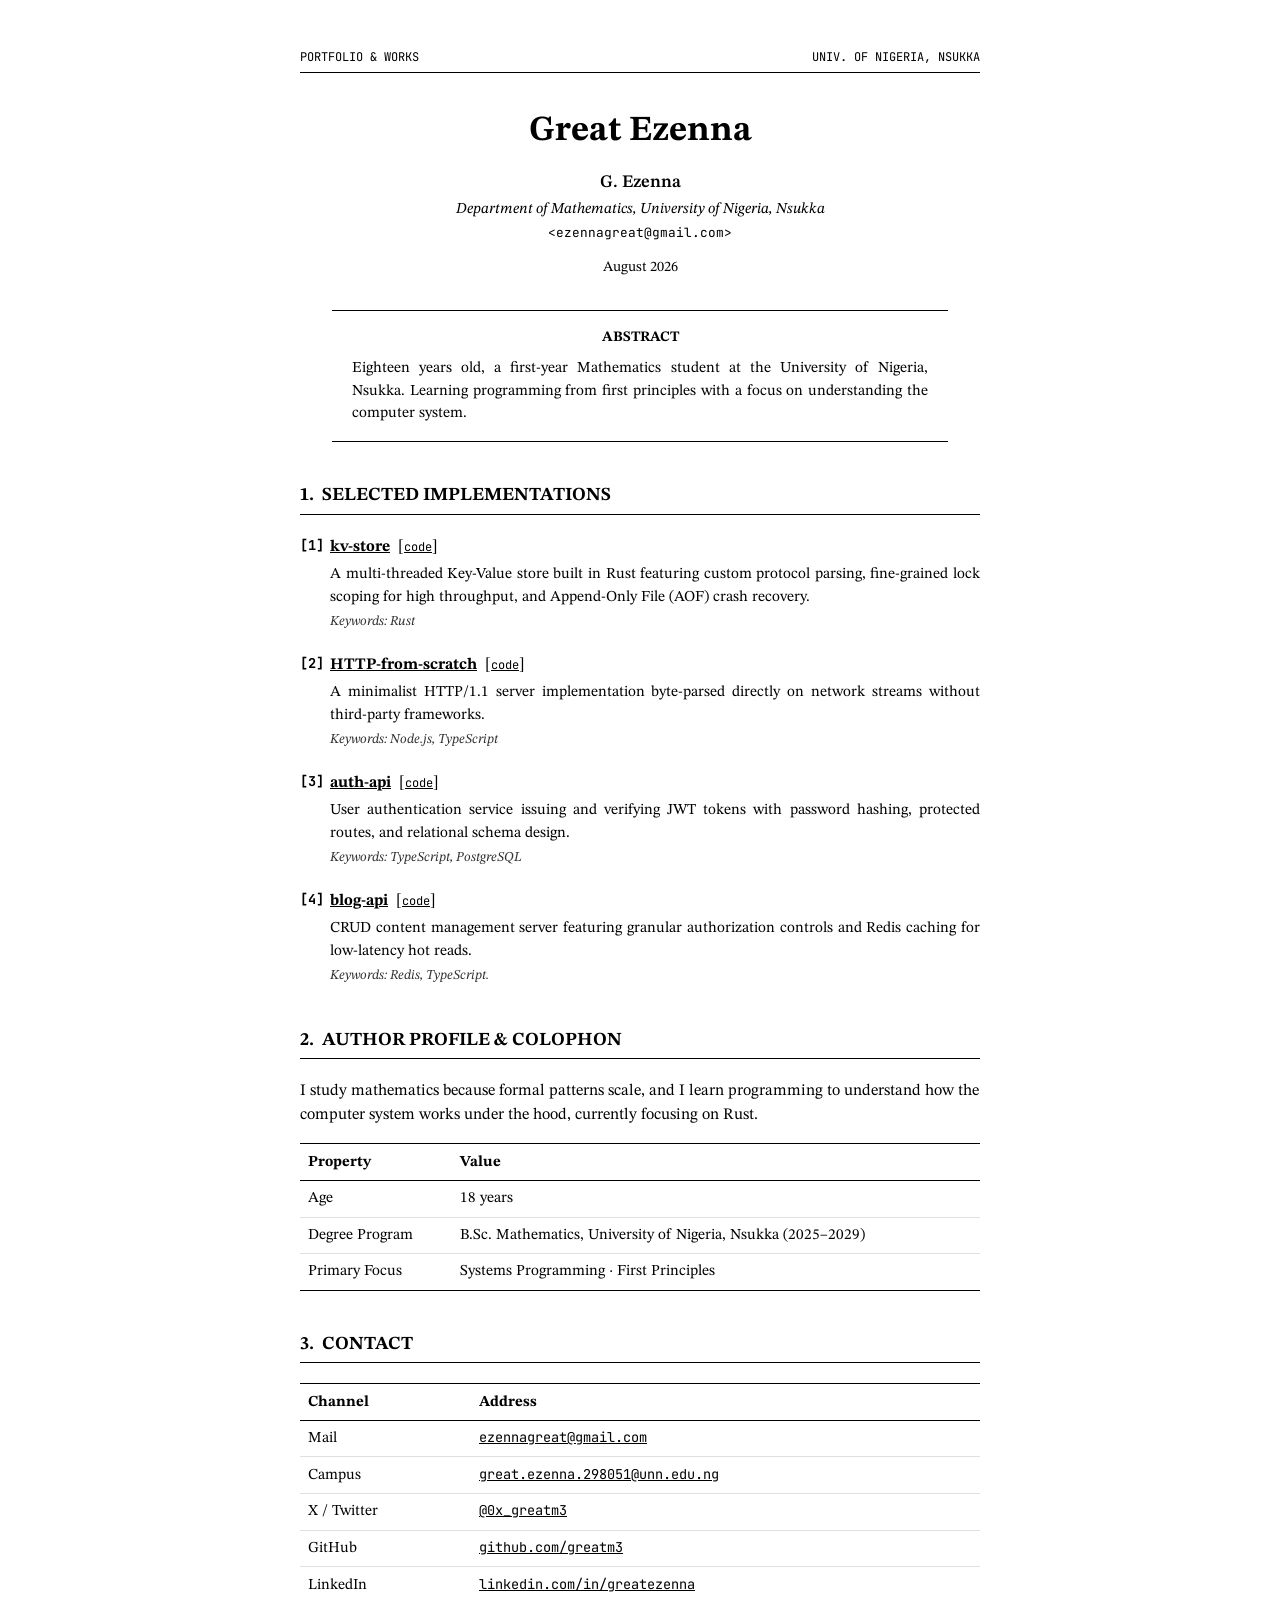
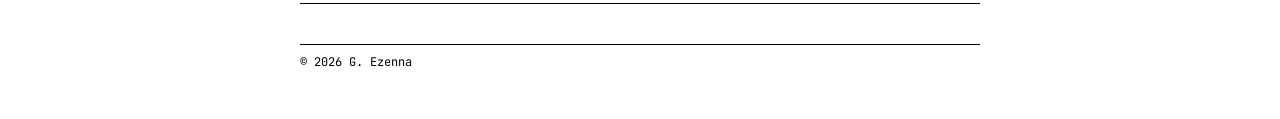
==== commit e59e8970: "fix: changed entire theme" ====
--- a/index.html
+++ b/index.html
@@ -6,273 +6,201 @@
     <meta name="color-scheme" content="light" />
     <meta
       name="description"
-      content="Great Ezenna — 18 y/o mathematics student and systems tinkerer. Building and breaking things."
+      content="Great Ezenna — 18 y/o mathematics student at UNN. Learning programming and understanding the computer system."
     />
-    <meta property="og:title" content="Great Ezenna" />
-    <meta
-      property="og:description"
-      content="18 y/o mathematics student. Building and breaking things."
-    />
-    <meta property="og:type" content="website" />
-    <meta name="theme-color" content="#fbfbfa" />
-    <title>Great Ezenna</title>
-    <link
-      rel="icon"
-      href="data:image/svg+xml,%3Csvg%20xmlns='http://www.w3.org/2000/svg'%20viewBox='0%200%2064%2064'%3E%3Crect%20width='64'%20height='64'%20rx='14'%20fill='%231a1a1f'/%3E%3Ctext%20x='32'%20y='45'%20font-family='Poppins,sans-serif'%20font-size='38'%20font-weight='700'%20text-anchor='middle'%20fill='%23fbfbfa'%3EE%3C/text%3E%3C/svg%3E"
-    />
+    <title>Great Ezenna — Mathematics &amp; Systems</title>
     <link rel="preconnect" href="https://fonts.googleapis.com" />
     <link rel="preconnect" href="https://fonts.gstatic.com" crossorigin />
     <link
-      href="https://fonts.googleapis.com/css2?family=Poppins:wght@400;500;600;700&family=JetBrains+Mono:wght@400;500;700&display=swap"
+      href="https://fonts.googleapis.com/css2?family=STIX+Two+Text:ital,wght@0,400;0,600;0,700;1,400&family=JetBrains+Mono:wght@400;500&display=swap"
       rel="stylesheet"
     />
     <link rel="stylesheet" href="styles.css" />
   </head>
   <body>
-    <header class="nav">
-      <div class="page inner nav-inner">
-        <a class="brand" href="#home"
-          >Great Ezenna<span class="brand-dot">.</span></a
-        >
-        <nav class="navlinks">
-          <a href="#work">Work</a>
-          <a href="writeups.html">Writeups</a>
-          <a href="#about">About</a>
-          <a href="#contact">Contact</a>
-        </nav>
-      </div>
-    </header>
-
-    <main class="page inner">
-      <section id="home">
-        <div class="hero reveal">
-          <p class="kicker hero-kicker">Mathematics · Systems · Nsukka, NG</p>
-          <h1 class="hero-name">
-            Great <span class="amp">&amp;</span> curious.
-          </h1>
-          <p class="drop">
-            Eighteen years old, a first-year Mathematics student at the
-            <a href="https://unn.edu.ng" target="_blank" rel="noopener"
-              >University of Nigeria, Nsukka</a
-            >. I spend most of my time building and breaking things to see how
-            they work — currently diving deep into Rust.
+    <div class="page inner">
+      <header class="paper-header">
+        <div class="running-head">
+          <span>PORTFOLIO &amp; WORKS</span>
+          <span>UNIV. OF NIGERIA, NSUKKA</span>
+        </div>
+        
+        <div class="title-block">
+          <h1 class="paper-title">Great Ezenna</h1>
+          <div class="author-block">
+            <span class="author-name">G. Ezenna</span><br />
+            <span class="author-affil">Department of Mathematics, University of Nigeria, Nsukka</span><br />
+            <span class="author-email">&lt;ezennagreat@gmail.com&gt;</span>
+          </div>
+          <div class="paper-date">August 2026</div>
+        </div>
+
+        <div class="abstract-box">
+          <div class="abstract-title">Abstract</div>
+          <p class="abstract-text">
+            Eighteen years old, a first-year Mathematics student at the University of Nigeria, Nsukka. Learning programming from first principles with a focus on understanding the computer system.
           </p>
-          <div class="byline">
-            <span>By <b>Great Ezenna</b></span>
-            <span>Mathematics · <b>UNN</b></span>
-            <span>Now reading: <b>Rust</b></span>
-          </div>
-        </div>
-      </section>
-
-      <section id="work">
-        <div class="sec-head reveal">
-          <span class="sec-no">01</span>
-          <h2 class="sec-title">Selected Work</h2>
-          <span class="sec-meta">Four pieces</span>
-        </div>
-
-        <div class="work-grid">
-          <a class="work reveal" href="http-from-scratch.html">
-            <div class="work-top">
-              <span class="work-no">01</span>
-              <span class="work-title">HTTP-from-scratch</span>
-              <span class="work-read">Read →</span>
-            </div>
-            <p class="work-desc">
-              A barebones HTTP/1.1 server built with raw TCP sockets — no
-              framework in between. Parses request lines and writes valid
-              responses byte by byte. Read the field report on what it taught
-              me.
+        </div>
+      </header>
+
+      <main>
+        <section id="work">
+          <div class="sec-head">
+            <span class="sec-no">1</span>
+            <h2 class="sec-title">Selected Implementations</h2>
+          </div>
+
+          <div class="bibliography">
+            <article class="bib-item">
+              <div class="bib-cite">[1]</div>
+              <div class="bib-body">
+                <div class="bib-header">
+                  <a class="bib-title" href="https://github.com/greatm3/kv-store" target="_blank" rel="noopener">kv-store</a>
+                  <span class="bib-link">[<a href="https://github.com/greatm3/kv-store" target="_blank" rel="noopener">code</a>]</span>
+                </div>
+                <p class="bib-desc">
+                  A multi-threaded Key-Value store built in Rust featuring custom protocol parsing, fine-grained lock scoping for high throughput, and Append-Only File (AOF) crash recovery.
+                </p>
+                <div class="bib-meta">
+                  Keywords: Rust
+                </div>
+              </div>
+            </article>
+
+            <article class="bib-item">
+              <div class="bib-cite">[2]</div>
+              <div class="bib-body">
+                <div class="bib-header">
+                  <a class="bib-title" href="https://github.com/greatm3/http-from-scratch" target="_blank" rel="noopener">HTTP-from-scratch</a>
+                  <span class="bib-link">[<a href="https://github.com/greatm3/http-from-scratch" target="_blank" rel="noopener">code</a>]</span>
+                </div>
+                <p class="bib-desc">
+                  A minimalist HTTP/1.1 server implementation byte-parsed directly on network streams without third-party frameworks.
+                </p>
+                <div class="bib-meta">
+                  Keywords: Node.js, TypeScript
+                </div>
+              </div>
+            </article>
+
+            <article class="bib-item">
+              <div class="bib-cite">[3]</div>
+              <div class="bib-body">
+                <div class="bib-header">
+                  <a class="bib-title" href="https://github.com/greatm3/auth-api" target="_blank" rel="noopener">auth-api</a>
+                  <span class="bib-link">[<a href="https://github.com/greatm3/auth-api" target="_blank" rel="noopener">code</a>]</span>
+                </div>
+                <p class="bib-desc">
+                  User authentication service issuing and verifying JWT tokens with password hashing, protected routes, and relational schema design.
+                </p>
+                <div class="bib-meta">
+                  Keywords: TypeScript, PostgreSQL
+                </div>
+              </div>
+            </article>
+
+            <article class="bib-item">
+              <div class="bib-cite">[4]</div>
+              <div class="bib-body">
+                <div class="bib-header">
+                  <a class="bib-title" href="https://github.com/greatm3/blog-api" target="_blank" rel="noopener">blog-api</a>
+                  <span class="bib-link">[<a href="https://github.com/greatm3/blog-api" target="_blank" rel="noopener">code</a>]</span>
+                </div>
+                <p class="bib-desc">
+                  CRUD content management server featuring granular authorization controls and Redis caching for low-latency hot reads.
+                </p>
+                <div class="bib-meta">
+                  Keywords: Redis, TypeScript.
+                </div>
+              </div>
+            </article>
+          </div>
+        </section>
+
+        <section id="about">
+          <div class="sec-head">
+            <span class="sec-no">2</span>
+            <h2 class="sec-title">Author Profile &amp; Colophon</h2>
+          </div>
+
+          <div class="about-content">
+            <p>
+              I study mathematics because formal patterns scale, and I learn programming to understand how the computer system works under the hood, currently focusing on Rust.
             </p>
-            <div class="work-tags">
-              <span class="work-tag">Node.js</span
-              ><span class="work-tag">TypeScript</span
-              ><span class="work-tag">Field report</span>
-            </div>
-          </a>
-
-          <a
-            class="work reveal"
-            href="https://github.com/greatm3/auth-api"
-            target="_blank"
-            rel="noopener"
-            style="transition-delay: 0.06s"
-          >
-            <div class="work-top">
-              <span class="work-no">02</span>
-              <span class="work-title">auth-api</span>
-              <span class="work-read">Read →</span>
-            </div>
-            <p class="work-desc">
-              User authentication API issuing and verifying JWT tokens with
-              protected routes.
-            </p>
-            <div class="work-tags">
-              <span class="work-tag">TypeScript</span
-              ><span class="work-tag">Postgres</span>
-            </div>
-          </a>
-
-          <a
-            class="work reveal"
-            href="https://github.com/greatm3/rust-practice"
-            target="_blank"
-            rel="noopener"
-            style="transition-delay: 0.12s"
-          >
-            <div class="work-top">
-              <span class="work-no">03</span>
-              <span class="work-title">rust-practice</span>
-              <span class="work-read">Read →</span>
-            </div>
-            <p class="work-desc">
-              My ongoing log while learning Rust — notes, exercises, and small
-              experiments as I go.
-            </p>
-            <div class="work-tags"><span class="work-tag">Rust</span></div>
-          </a>
-
-          <a
-            class="work reveal"
-            href="https://github.com/greatm3/blog-api"
-            target="_blank"
-            rel="noopener"
-            style="transition-delay: 0.18s"
-          >
-            <div class="work-top">
-              <span class="work-no">04</span>
-              <span class="work-title">blog-api</span>
-              <span class="work-read">Read →</span>
-            </div>
-            <p class="work-desc">
-              Full CRUD blog platform with auth rules and Redis caching for hot
-              reads.
-            </p>
-            <div class="work-tags">
-              <span class="work-tag">Redis</span
-              ><span class="work-tag">TypeScript</span>
-            </div>
-          </a>
-        </div>
-      </section>
-
-      <section id="about">
-        <div class="sec-head reveal">
-          <span class="sec-no">02</span>
-          <h2 class="sec-title">About</h2>
-          <span class="sec-meta">Colophon</span>
-        </div>
-
-        <div class="about">
-          <figure class="portrait reveal">
-            <img
-              src="https://i.ibb.co/Ng9nQFPm/linkedin-modified.jpg"
-              alt="Portrait of Great Ezenna"
-              loading="lazy"
-            />
-            <figcaption>Great Ezenna · Nsukka</figcaption>
-          </figure>
-
-          <div class="about-body reveal" style="transition-delay: 0.08s">
-            <p>
-              I study mathematics because patterns are the only things that
-              scale, and i love programming, because just like math, it's just a
-              way to use a formal language to instruct or represent a system of
-              thoughts.
-            </p>
-            <p>
-              Right now most of my attention goes to Rust, Python and to systems. You can find
-              the source for everything on
-              <a
-                href="https://github.com/greatm3"
-                target="_blank"
-                rel="noopener"
-                >GitHub</a
-              >.
-            </p>
-
-            <div class="ledger">
-              <div class="ledger-row">
-                <span class="ledger-k">Age</span><span>18 years</span>
-              </div>
-              <div class="ledger-row">
-                <span class="ledger-k">Study</span
-                ><span
-                  >Mathematics @UNN(University of Nigeria, Nsukka) - Expected
-                  2029</span
-                >
-              </div>
-              <div class="ledger-row">
-                <span class="ledger-k">Focus</span
-                ><span>Rust · systems · learning from first principles</span>
-              </div>
-            </div>
-          </div>
-        </div>
-      </section>
-
-      <section id="contact">
-        <div class="sec-head reveal">
-          <span class="sec-no">03</span>
-          <h2 class="sec-title">Get in touch</h2>
-          <span class="sec-meta">Letters welcome</span>
-        </div>
-
-        <div class="contact-wrap reveal">
-          <p class="contact-lead">
-            Say hello <span class="amp">&amp;</span> let's make something.
-          </p>
-          <div class="contact-list">
-            <a href="mailto:ezennagreat@gmail.com">
-              <span class="contact-k">Mail</span
-              ><span class="contact-v">ezennagreat@gmail.com</span>
-            </a>
-            <a href="mailto:great.ezenna.298051@unn.edu.ng">
-              <span class="contact-k">Campus</span
-              ><span class="contact-v">great.ezenna.298051@unn.edu.ng</span>
-            </a>
-            <a href="https://github.com/greatm3" target="_blank" rel="noopener">
-              <span class="contact-k">GitHub</span
-              ><span class="contact-v">github.com/greatm3</span>
-            </a>
-            <a
-              href="https://www.linkedin.com/in/greatezenna/"
-              target="_blank"
-              rel="noopener"
-            >
-              <span class="contact-k">LinkedIn</span
-              ><span class="contact-v">linkedin.com/in/greatezenna</span>
-            </a>
-          </div>
-        </div>
-      </section>
+
+            <table class="data-table">
+              <thead>
+                <tr>
+                  <th>Property</th>
+                  <th>Value</th>
+                </tr>
+              </thead>
+              <tbody>
+                <tr>
+                  <td>Age</td>
+                  <td>18 years</td>
+                </tr>
+                <tr>
+                  <td>Degree Program</td>
+                  <td>B.Sc. Mathematics, University of Nigeria, Nsukka (2025–2029)</td>
+                </tr>
+                <tr>
+                  <td>Primary Focus</td>
+                  <td>Systems Programming · First Principles</td>
+                </tr>
+              </tbody>
+            </table>
+          </div>
+        </section>
+
+        <section id="contact">
+          <div class="sec-head">
+            <span class="sec-no">3</span>
+            <h2 class="sec-title">Contact</h2>
+          </div>
+
+          <table class="data-table">
+            <thead>
+              <tr>
+                <th>Channel</th>
+                <th>Address</th>
+              </tr>
+            </thead>
+            <tbody>
+              <tr>
+                <td>Mail</td>
+                <td><a href="mailto:ezennagreat@gmail.com">ezennagreat@gmail.com</a></td>
+              </tr>
+              <tr>
+                <td>Campus</td>
+                <td><a href="mailto:great.ezenna.298051@unn.edu.ng">great.ezenna.298051@unn.edu.ng</a></td>
+              </tr>
+              <tr>
+                <td>X / Twitter</td>
+                <td><a href="https://x.com/0x_greatm3" target="_blank" rel="noopener">@0x_greatm3</a></td>
+              </tr>
+              <tr>
+                <td>GitHub</td>
+                <td><a href="https://github.com/greatm3" target="_blank" rel="noopener">github.com/greatm3</a></td>
+              </tr>
+              <tr>
+                <td>LinkedIn</td>
+                <td><a href="https://www.linkedin.com/in/greatezenna/" target="_blank" rel="noopener">linkedin.com/in/greatezenna</a></td>
+              </tr>
+            </tbody>
+          </table>
+        </section>
+      </main>
 
       <footer>
-        <p>
-          © <span id="year">2026</span> Great Ezenna ·
-          <a href="#home">Back to top ↑</a>
-        </p>
+        <div class="paper-footer">
+          <span>© <span id="year">2026</span> G. Ezenna</span>
+        </div>
       </footer>
-    </main>
+    </div>
 
     <script>
-      document.addEventListener("DOMContentLoaded", () => {
-        document.getElementById("year").textContent = new Date().getFullYear();
-
-        const io = new IntersectionObserver(
-          (entries) => {
-            entries.forEach((entry) => {
-              if (entry.isIntersecting) {
-                entry.target.classList.add("is-in");
-                io.unobserve(entry.target);
-              }
-            });
-          },
-          { threshold: 0.12 },
-        );
-        document.querySelectorAll(".reveal").forEach((el) => io.observe(el));
-      });
+      document.getElementById("year").textContent = new Date().getFullYear();
     </script>
   </body>
 </html>
--- a/styles.css
+++ b/styles.css
@@ -1,701 +1,205 @@
+@import url('https://fonts.googleapis.com/css2?family=STIX+Two+Text:ital,wght@0,400;0,600;0,700;1,400&family=JetBrains+Mono:wght@400;500&display=swap');
+
 :root {
-  --bg: #fbfbfa;
-  --surface: #ffffff;
-  --ink: #1a1a1f;
-  --ink-soft: #3f3f46;
-  --muted: #71717a;
-  --line: #e7e7e3;
-  --line-strong: #d6d6d2;
-
-  --orange: #f97316;
-  --green: #16a34a;
-  --blue: #2563eb;
-
-  --font: "Poppins", system-ui, -apple-system, Segoe UI, Roboto, sans-serif;
-  --mono: "JetBrains Mono", ui-monospace, Menlo, monospace;
-
-  --radius: 16px;
-  --radius-sm: 10px;
-}
-
-* {
+  --font-serif: "STIX Two Text", "Georgia", serif;
+  --font-mono: "JetBrains Mono", monospace;
+  --paper-width: 680px;
+}
+
+*, *::before, *::after {
+  box-sizing: border-box;
   margin: 0;
   padding: 0;
-  box-sizing: border-box;
 }
 
 html {
-  scroll-behavior: smooth;
-  scroll-padding-top: 88px;
-  -webkit-text-size-adjust: 100%;
+  background-color: #ffffff;
+  color: #000000;
+  font-family: var(--font-serif);
+  font-size: 16px;
+  line-height: 1.5;
 }
 
 body {
-  background: var(--bg);
-  color: var(--ink);
-  font-family: var(--font);
-  font-size: 17px;
-  line-height: 1.6;
-  font-weight: 400;
-  -webkit-font-smoothing: antialiased;
-  -webkit-tap-highlight-color: rgba(37, 99, 235, 0.15);
-  overflow-x: hidden;
-}
-
-::selection {
-  background: var(--ink);
-  color: var(--bg);
-}
-
-a {
-  color: inherit;
-  text-decoration: none;
-}
-a:focus-visible {
-  outline: 2px solid var(--blue);
-  outline-offset: 3px;
-  border-radius: 4px;
-}
-
-.page {
-  width: min(1080px, 92vw);
+  padding: 3rem 1.5rem;
+}
+
+.page.inner {
+  max-width: var(--paper-width);
   margin: 0 auto;
 }
-.inner {
-  padding: 0 clamp(16px, 4vw, 32px);
-}
-
-.kicker {
-  font-family: var(--mono);
-  font-size: 12px;
-  letter-spacing: 0.12em;
+
+.running-head {
+  display: flex;
+  justify-content: space-between;
+  font-family: var(--font-mono);
+  font-size: 0.75rem;
+  border-bottom: 1px solid #000;
+  padding-bottom: 0.4rem;
+  margin-bottom: 2rem;
   text-transform: uppercase;
-  color: var(--muted);
-}
-
-.nav {
-  position: sticky;
-  top: 0;
-  z-index: 50;
-  background: rgba(251, 251, 250, 0.82);
-  backdrop-filter: saturate(1.4) blur(10px);
-  -webkit-backdrop-filter: saturate(1.4) blur(10px);
-  border-bottom: 1px solid var(--line);
-}
-.nav-inner {
-  display: flex;
-  align-items: center;
+}
+
+.title-block {
+  text-align: center;
+  margin-bottom: 2rem;
+}
+
+.paper-title {
+  font-size: 2.2rem;
+  font-weight: 700;
+  margin-bottom: 0.75rem;
+}
+
+.author-name {
+  font-size: 1.1rem;
+  font-weight: 600;
+}
+
+.author-affil {
+  font-style: italic;
+  font-size: 0.95rem;
+}
+
+.author-email {
+  font-family: var(--font-mono);
+  font-size: 0.8rem;
+}
+
+.paper-date {
+  font-size: 0.9rem;
+  margin-top: 0.75rem;
+}
+
+.abstract-box {
+  margin: 2rem 2rem 2.5rem 2rem;
+  padding: 1rem 1.25rem;
+  border-top: 1px solid #000;
+  border-bottom: 1px solid #000;
+}
+
+.abstract-title {
+  text-align: center;
+  font-weight: 700;
+  font-size: 0.9rem;
+  text-transform: uppercase;
+  margin-bottom: 0.5rem;
+}
+
+.abstract-text {
+  font-size: 0.95rem;
+  text-align: justify;
+  text-justify: inter-word;
+}
+
+section {
+  margin-bottom: 2.5rem;
+}
+
+.sec-head {
+  display: flex;
+  align-items: baseline;
+  gap: 0.5rem;
+  border-bottom: 1px solid #000;
+  padding-bottom: 0.25rem;
+  margin-bottom: 1.25rem;
+}
+
+.sec-no::after {
+  content: ".";
+}
+
+.sec-no, .sec-title {
+  font-size: 1.15rem;
+  font-weight: 700;
+  text-transform: uppercase;
+}
+
+.bibliography {
+  display: flex;
+  flex-direction: column;
+  gap: 1.25rem;
+}
+
+.bib-item {
+  display: grid;
+  grid-template-columns: 30px 1fr;
+  align-items: start;
+}
+
+.bib-cite {
+  font-family: var(--font-mono);
+  font-weight: 700;
+  font-size: 0.85rem;
+}
+
+.bib-header {
+  display: flex;
+  gap: 0.5rem;
+  align-items: baseline;
+}
+
+.bib-title {
+  font-weight: 700;
+  color: #000;
+  text-decoration: underline;
+}
+
+.bib-link a {
+  font-family: var(--font-mono);
+  font-size: 0.75rem;
+  color: #000;
+}
+
+.bib-desc {
+  font-size: 0.95rem;
+  text-align: justify;
+  margin: 0.25rem 0;
+}
+
+.bib-meta {
+  font-style: italic;
+  font-size: 0.85rem;
+  color: #333;
+}
+
+.data-table {
+  width: 100%;
+  border-collapse: collapse;
+  font-size: 0.95rem;
+  margin-top: 1rem;
+}
+
+.data-table th, .data-table td {
+  text-align: left;
+  padding: 0.4rem 0.5rem;
+}
+
+.data-table th {
+  border-top: 1px solid #000;
+  border-bottom: 1px solid #000;
+  font-weight: 700;
+}
+
+.data-table td {
+  border-bottom: 1px solid #e0e0e0;
+}
+
+.data-table tr:last-child td {
+  border-bottom: 1px solid #000;
+}
+
+.data-table a {
+  color: #000;
+  font-family: var(--font-mono);
+  font-size: 0.85rem;
+}
+
+.paper-footer {
+  display: flex;
   justify-content: space-between;
-  gap: 16px;
-  padding-top: 16px;
-  padding-bottom: 16px;
-}
-.brand {
-  font-weight: 700;
-  font-size: 20px;
-  letter-spacing: -0.02em;
-}
-.brand-dot {
-  color: var(--orange);
-}
-.navlinks {
-  display: flex;
-  gap: clamp(12px, 3vw, 30px);
-  align-items: center;
-}
-.navlinks a {
-  font-size: 14px;
-  font-weight: 500;
-  color: var(--ink-soft);
-  padding: 4px 0;
-  border-bottom: 2px solid transparent;
-  transition:
-    color 0.18s,
-    border-color 0.18s;
-}
-.navlinks a:hover {
-  color: var(--blue);
-  border-color: var(--blue);
-}
-
-section {
-  padding: clamp(48px, 8vw, 96px) 0;
-  border-bottom: 1px solid var(--line);
-}
-
-.sec-head {
-  display: flex;
-  align-items: baseline;
-  gap: 14px;
-  margin-bottom: 38px;
-}
-.sec-no {
-  font-family: var(--mono);
-  font-size: 14px;
-  font-weight: 700;
-  color: var(--orange);
-}
-.sec-title {
-  font-weight: 700;
-  font-size: clamp(24px, 4vw, 36px);
-  letter-spacing: -0.02em;
-  line-height: 1.05;
-  text-wrap: balance;
-}
-.sec-meta {
-  margin-left: auto;
-  font-family: var(--mono);
-  font-size: 12px;
-  color: var(--muted);
-  letter-spacing: 0.04em;
-}
-
-#home {
-  border-bottom: 1px solid var(--line);
-}
-.hero {
-  padding: clamp(40px, 9vw, 96px) 0 clamp(36px, 7vw, 72px);
-}
-.hero-kicker {
-  margin-bottom: 20px;
-}
-.hero-name {
-  font-weight: 700;
-  font-size: clamp(2.6rem, 9vw, 5.4rem);
-  line-height: 1.02;
-  letter-spacing: -0.035em;
-}
-.hero-name .amp {
-  color: var(--green);
-}
-.drop {
-  margin-top: 22px;
-  font-size: clamp(18px, 2.2vw, 21px);
-  line-height: 1.6;
-  max-width: 52ch;
-  color: var(--ink-soft);
-}
-.drop a {
-  color: var(--blue);
-  font-weight: 500;
-  border-bottom: 1px solid rgba(37, 99, 235, 0.35);
-  transition: border-color 0.18s;
-}
-.drop a:hover {
-  border-color: var(--blue);
-}
-
-.byline {
-  margin-top: 28px;
-  display: flex;
-  flex-wrap: wrap;
-  gap: 10px 14px;
-  font-family: var(--mono);
-  font-size: 12px;
-  color: var(--muted);
-}
-.byline span {
-  background: var(--surface);
-  border: 1px solid var(--line);
-  border-radius: 999px;
-  padding: 6px 14px;
-}
-.byline b {
-  color: var(--ink);
-  font-weight: 500;
-}
-
-.work-grid {
-  display: grid;
-  grid-template-columns: repeat(2, 1fr);
-  gap: 16px;
-}
-.work {
-  display: block;
-  background: var(--surface);
-  border: 1px solid var(--line);
-  border-radius: var(--radius);
-  padding: 24px 24px 26px;
-  transition:
-    transform 0.2s ease,
-    box-shadow 0.2s ease,
-    border-color 0.2s ease;
-}
-.work:hover {
-  transform: translateY(-4px);
-  border-color: var(--line-strong);
-  box-shadow: 0 12px 30px -12px rgba(26, 26, 31, 0.18);
-}
-.work-top {
-  display: flex;
-  align-items: baseline;
-  gap: 12px;
-  margin-bottom: 14px;
-}
-.work-no {
-  font-family: var(--mono);
-  font-weight: 700;
-  font-size: 20px;
-  line-height: 1;
-  color: var(--orange);
-}
-.work-title {
-  font-weight: 600;
-  font-size: 21px;
-  line-height: 1.15;
-  letter-spacing: -0.01em;
-}
-.work-read {
-  margin-left: auto;
-  font-family: var(--mono);
-  font-size: 12px;
-  color: var(--muted);
-  opacity: 0;
-  transform: translateX(-4px);
-  transition:
-    opacity 0.2s,
-    transform 0.2s,
-    color 0.2s;
-}
-.work:hover .work-read {
-  opacity: 1;
-  transform: none;
-  color: var(--blue);
-}
-.work-desc {
-  font-size: 15.5px;
-  line-height: 1.6;
-  color: var(--ink-soft);
-  max-width: 46ch;
-}
-.work-tags {
-  margin-top: 18px;
-  display: flex;
-  flex-wrap: wrap;
-  gap: 8px;
-}
-.work-tag {
-  font-family: var(--mono);
-  font-size: 11.5px;
-  padding: 4px 11px;
-  border-radius: 999px;
-  background: var(--bg);
-  border: 1px solid var(--line);
-  color: var(--ink-soft);
-}
-
-.about {
-  display: grid;
-  grid-template-columns: 0.8fr 1.2fr;
-  gap: clamp(24px, 5vw, 50px);
-  align-items: start;
-}
-.portrait {
-  border-radius: var(--radius);
-  overflow: hidden;
-  border: 1px solid var(--line);
-  background: var(--surface);
-}
-.portrait img {
-  display: block;
-  width: 100%;
-  aspect-ratio: 4 / 5;
-  object-fit: cover;
-}
-.portrait figcaption {
-  padding: 12px 14px;
-  font-family: var(--mono);
-  font-size: 12px;
-  color: var(--muted);
-  text-align: center;
-  border-top: 1px solid var(--line);
-}
-.about-body p {
-  margin-bottom: 18px;
-  font-size: 18px;
-  line-height: 1.68;
-  color: var(--ink-soft);
-}
-.about-body a {
-  color: var(--green);
-  font-weight: 500;
-  border-bottom: 1px solid rgba(22, 163, 74, 0.35);
-}
-.about-body a:hover {
-  border-color: var(--green);
-}
-
-.ledger {
-  margin-top: 28px;
-  display: grid;
-  gap: 2px;
-}
-.ledger-row {
-  display: grid;
-  grid-template-columns: 120px 1fr;
-  gap: 14px;
-  padding: 12px 0;
-  border-bottom: 1px solid var(--line);
-  font-size: 15.5px;
-}
-.ledger-k {
-  font-family: var(--mono);
-  font-size: 12px;
-  letter-spacing: 0.04em;
-  text-transform: uppercase;
-  color: var(--blue);
-}
-
-.contact-wrap {
-  text-align: center;
-}
-.contact-lead {
-  font-weight: 700;
-  font-size: clamp(28px, 6vw, 52px);
-  line-height: 1.05;
-  letter-spacing: -0.03em;
-  max-width: 18ch;
-  margin: 0 auto 34px;
-  text-wrap: balance;
-}
-.contact-lead .amp {
-  color: var(--orange);
-}
-.contact-list {
-  display: grid;
-  gap: 10px;
-  max-width: min(520px, 92vw);
-  margin: 0 auto;
-  text-align: left;
-}
-.contact-list a {
-  display: flex;
-  align-items: baseline;
-  gap: 16px;
-  padding: 16px 18px;
-  background: var(--surface);
-  border: 1px solid var(--line);
-  border-radius: var(--radius-sm);
-  transition:
-    transform 0.18s,
-    border-color 0.18s;
-}
-.contact-list a:hover {
-  transform: translateX(6px);
-  border-color: var(--line-strong);
-}
-.contact-k {
-  font-family: var(--mono);
-  font-size: 12px;
-  letter-spacing: 0.04em;
-  text-transform: uppercase;
-  color: var(--muted);
-  width: 76px;
-  flex-shrink: 0;
-}
-.contact-list a:hover .contact-k {
-  color: var(--green);
-}
-.contact-v {
-  font-weight: 500;
-  font-size: clamp(15px, 2.4vw, 18px);
-  overflow-wrap: anywhere;
-}
-
-footer {
-  padding: 40px 0 56px;
-  text-align: center;
-}
-footer p {
-  font-family: var(--mono);
-  font-size: 12px;
-  color: var(--muted);
-  line-height: 2;
-}
-footer a {
-  color: var(--ink-soft);
-  border-bottom: 1px solid var(--line-strong);
-}
-footer a:hover {
-  color: var(--blue);
-}
-
-.reveal {
-  opacity: 0;
-  transform: translateY(18px);
-  transition:
-    opacity 0.6s ease,
-    transform 0.6s ease;
-}
-.reveal.is-in {
-  opacity: 1;
-  transform: none;
-}
-
-.article {
-  padding: clamp(40px, 7vw, 72px) 0 clamp(56px, 9vw, 88px);
-  max-width: 68ch;
-}
-.article-kicker {
-  margin-bottom: 18px;
-  color: var(--orange);
-}
-.article-title {
-  font-weight: 700;
-  font-size: clamp(32px, 6vw, 52px);
-  line-height: 1.05;
-  letter-spacing: -0.03em;
-  text-wrap: balance;
-}
-.article-standfirst {
-  margin-top: 20px;
-  font-size: clamp(18px, 2.4vw, 22px);
-  line-height: 1.55;
-  color: var(--ink-soft);
-}
-.article-byline {
-  margin-top: 26px;
-  display: flex;
-  flex-wrap: wrap;
-  gap: 10px 12px;
-  align-items: center;
-  font-family: var(--mono);
-  font-size: 12px;
-  color: var(--muted);
-}
-.article-byline > span {
-  background: var(--surface);
-  border: 1px solid var(--line);
-  border-radius: 999px;
-  padding: 6px 13px;
-}
-.article-byline b {
-  color: var(--ink);
-  font-weight: 500;
-}
-.article-source {
-  color: var(--blue);
-  font-weight: 500;
-  border-bottom: 1px solid rgba(37, 99, 235, 0.35);
-}
-.article-source:hover {
-  border-color: var(--blue);
-}
-.article-rule {
-  border: none;
-  border-top: 1px solid var(--line);
-  margin: 32px 0 40px;
-}
-.article-body .lead {
-  font-size: clamp(19px, 2.6vw, 23px);
-  line-height: 1.6;
-  color: var(--ink);
-}
-.article-body p {
-  margin-bottom: 22px;
-  font-size: 17.5px;
-  line-height: 1.72;
-  color: var(--ink-soft);
-}
-.article-body b {
-  color: var(--ink);
-  font-weight: 600;
-}
-.article-body code {
-  font-family: var(--mono);
-  font-size: 0.85em;
-  background: var(--surface);
-  border: 1px solid var(--line);
-  padding: 2px 6px;
-  border-radius: 6px;
-  color: var(--green);
-}
-.article-h2 {
-  font-weight: 600;
-  font-size: clamp(21px, 3.2vw, 27px);
-  line-height: 1.2;
-  margin: 40px 0 14px;
-  letter-spacing: -0.02em;
-}
-.article-foot {
-  margin-top: 48px;
-  padding-top: 26px;
-  border-top: 1px solid var(--line);
-  display: flex;
-  flex-wrap: wrap;
-  gap: 16px 30px;
-  align-items: center;
-  justify-content: space-between;
-}
-.article-source.big {
-  font-family: var(--font);
-  font-weight: 600;
-  font-size: 17px;
-}
-.article-back {
-  font-family: var(--mono);
-  font-size: 12px;
-  color: var(--muted);
-}
-.article-back:hover {
-  color: var(--orange);
-}
-
-.writeups-intro {
-  max-width: 62ch;
-  font-size: clamp(17px, 2.3vw, 20px);
-  line-height: 1.6;
-  color: var(--ink-soft);
-  margin-bottom: 34px;
-}
-.writeup-list {
-  display: grid;
-  gap: 16px;
-}
-.writeup {
-  display: grid;
-  grid-template-columns: auto 1fr auto;
-  gap: 18px 20px;
-  align-items: start;
-  padding: 24px;
-  background: var(--surface);
-  border: 1px solid var(--line);
-  border-radius: var(--radius);
-  transition:
-    transform 0.2s,
-    border-color 0.2s,
-    box-shadow 0.2s;
-}
-.writeup:hover {
-  transform: translateY(-3px);
-  border-color: var(--line-strong);
-  box-shadow: 0 12px 30px -14px rgba(26, 26, 31, 0.18);
-}
-.writeup-no {
-  font-family: var(--mono);
-  font-weight: 700;
-  font-size: 22px;
-  line-height: 1;
-  color: var(--orange);
-}
-.writeup-title {
-  font-weight: 600;
-  font-size: clamp(19px, 3vw, 25px);
-  line-height: 1.15;
-  letter-spacing: -0.01em;
-}
-.writeup:hover .writeup-title {
-  color: var(--blue);
-}
-.writeup-dek {
-  margin-top: 10px;
-  font-size: 15.5px;
-  line-height: 1.6;
-  color: var(--ink-soft);
-  max-width: 60ch;
-}
-.writeup-tags {
-  margin-top: 16px;
-  display: flex;
-  flex-wrap: wrap;
-  gap: 8px;
-}
-.writeup-read {
-  align-self: center;
-  font-family: var(--mono);
-  font-size: 12px;
-  color: var(--muted);
-  white-space: nowrap;
-}
-.writeup:hover .writeup-read {
-  color: var(--blue);
-}
-.writeups-more {
-  margin-top: 26px;
-  font-family: var(--mono);
-  font-size: 12px;
-  color: var(--muted);
-}
-
-@media (max-width: 860px) {
-  .about {
-    grid-template-columns: 1fr;
-  }
-  .portrait {
-    max-width: 320px;
-  }
-}
-
-@media (max-width: 640px) {
-  body {
-    font-size: 16px;
-  }
-  .work-grid {
-    grid-template-columns: 1fr;
-  }
-  .sec-head {
-    flex-wrap: wrap;
-    gap: 6px 12px;
-  }
-  .sec-meta {
-    margin-left: 0;
-    width: 100%;
-  }
-  .navlinks {
-    gap: 14px;
-  }
-  .ledger-row {
-    grid-template-columns: 1fr;
-    gap: 2px;
-  }
-  .writeup {
-    grid-template-columns: auto 1fr;
-  }
-  .writeup-read {
-    grid-column: 2;
-    align-self: start;
-  }
-}
-
-@media (max-width: 480px) {
-  .brand {
-    font-size: 18px;
-  }
-  .navlinks a {
-    font-size: 13px;
-  }
-  .hero-name {
-    font-size: clamp(2.3rem, 12vw, 3rem);
-  }
-  .contact-list a {
-    flex-direction: column;
-    gap: 4px;
-  }
-}
-
-@media (hover: none) {
-  .work:active,
-  .writeup:active {
-    border-color: var(--line-strong);
-  }
-  .contact-list a:active {
-    transform: translateX(4px);
-  }
-}
-
-@media (prefers-reduced-motion: reduce) {
-  html {
-    scroll-behavior: auto;
-  }
-  *,
-  *::before,
-  *::after {
-    animation-duration: 0.01ms !important;
-    animation-iteration-count: 1 !important;
-    transition-duration: 0.01ms !important;
-  }
-  .reveal {
-    opacity: 1;
-    transform: none;
-  }
-}
+  border-top: 1px solid #000;
+  padding-top: 0.5rem;
+  font-family: var(--font-mono);
+  font-size: 0.75rem;
+}
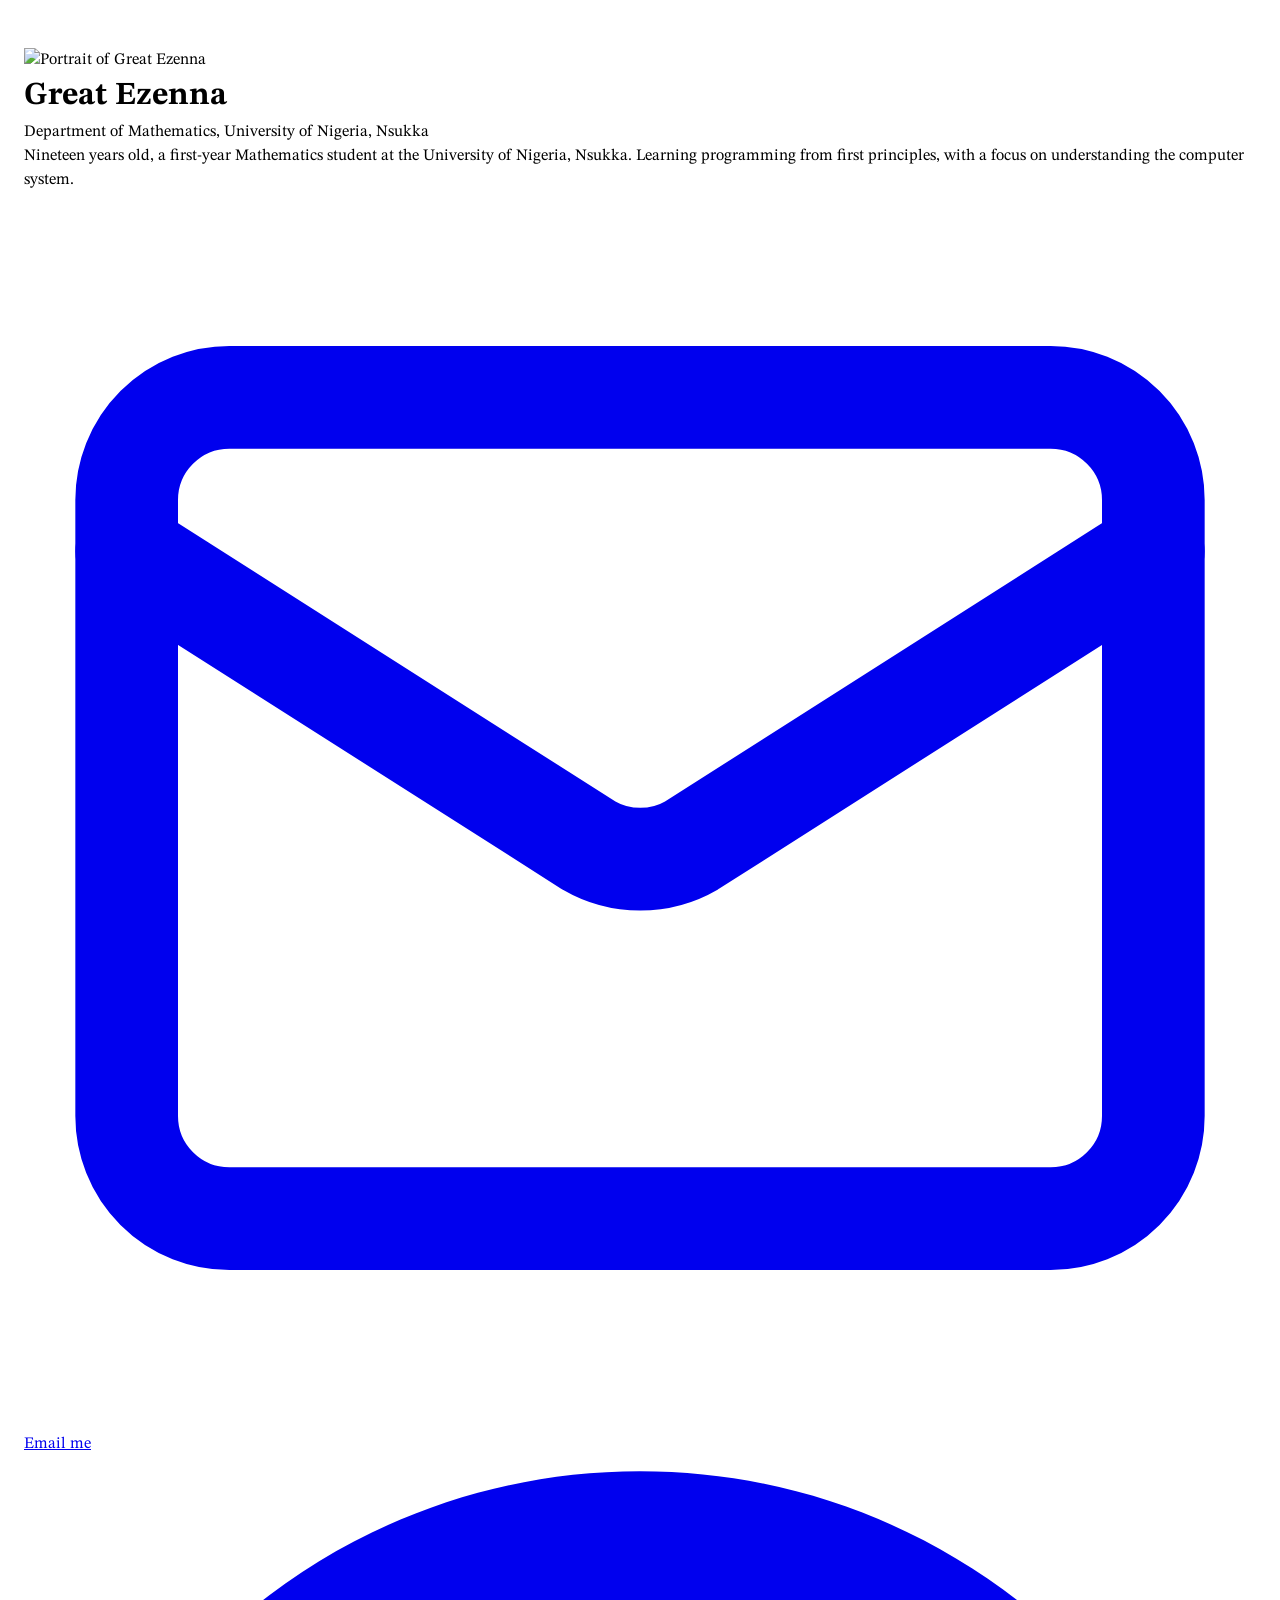
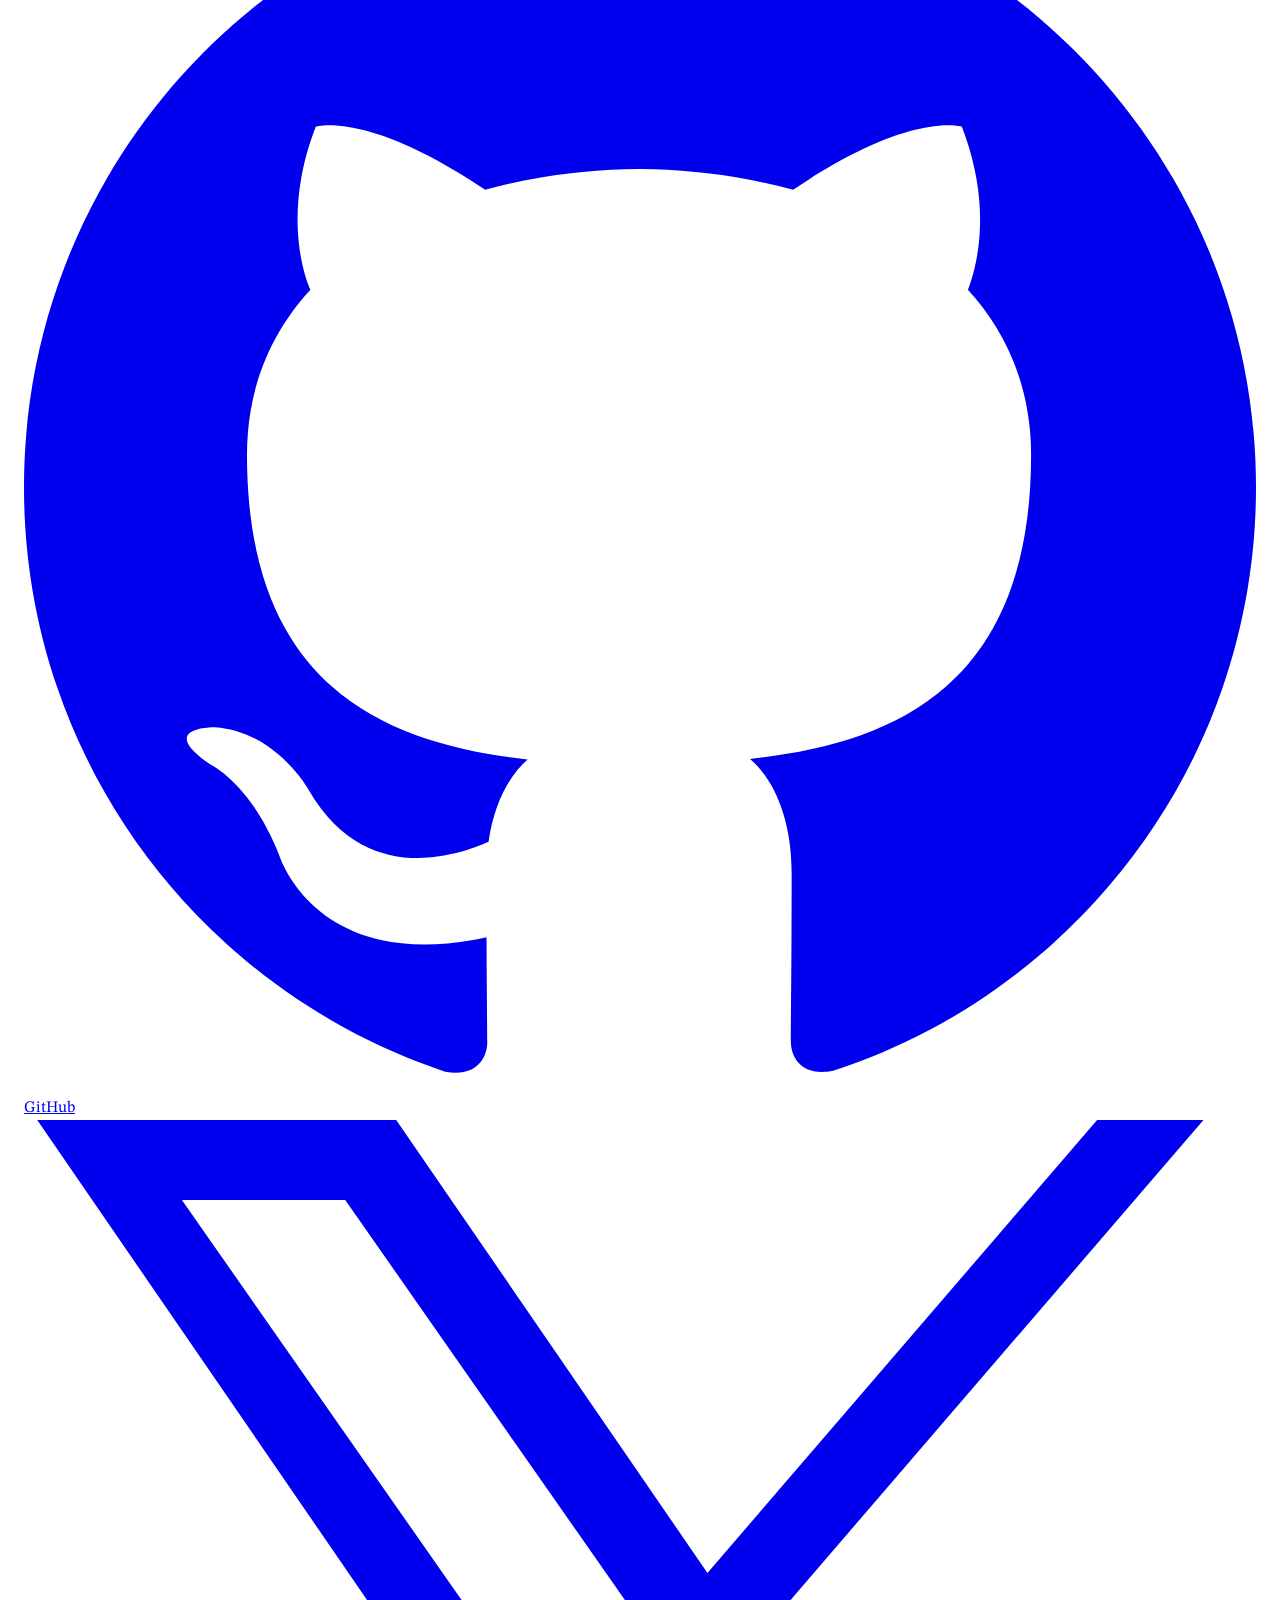
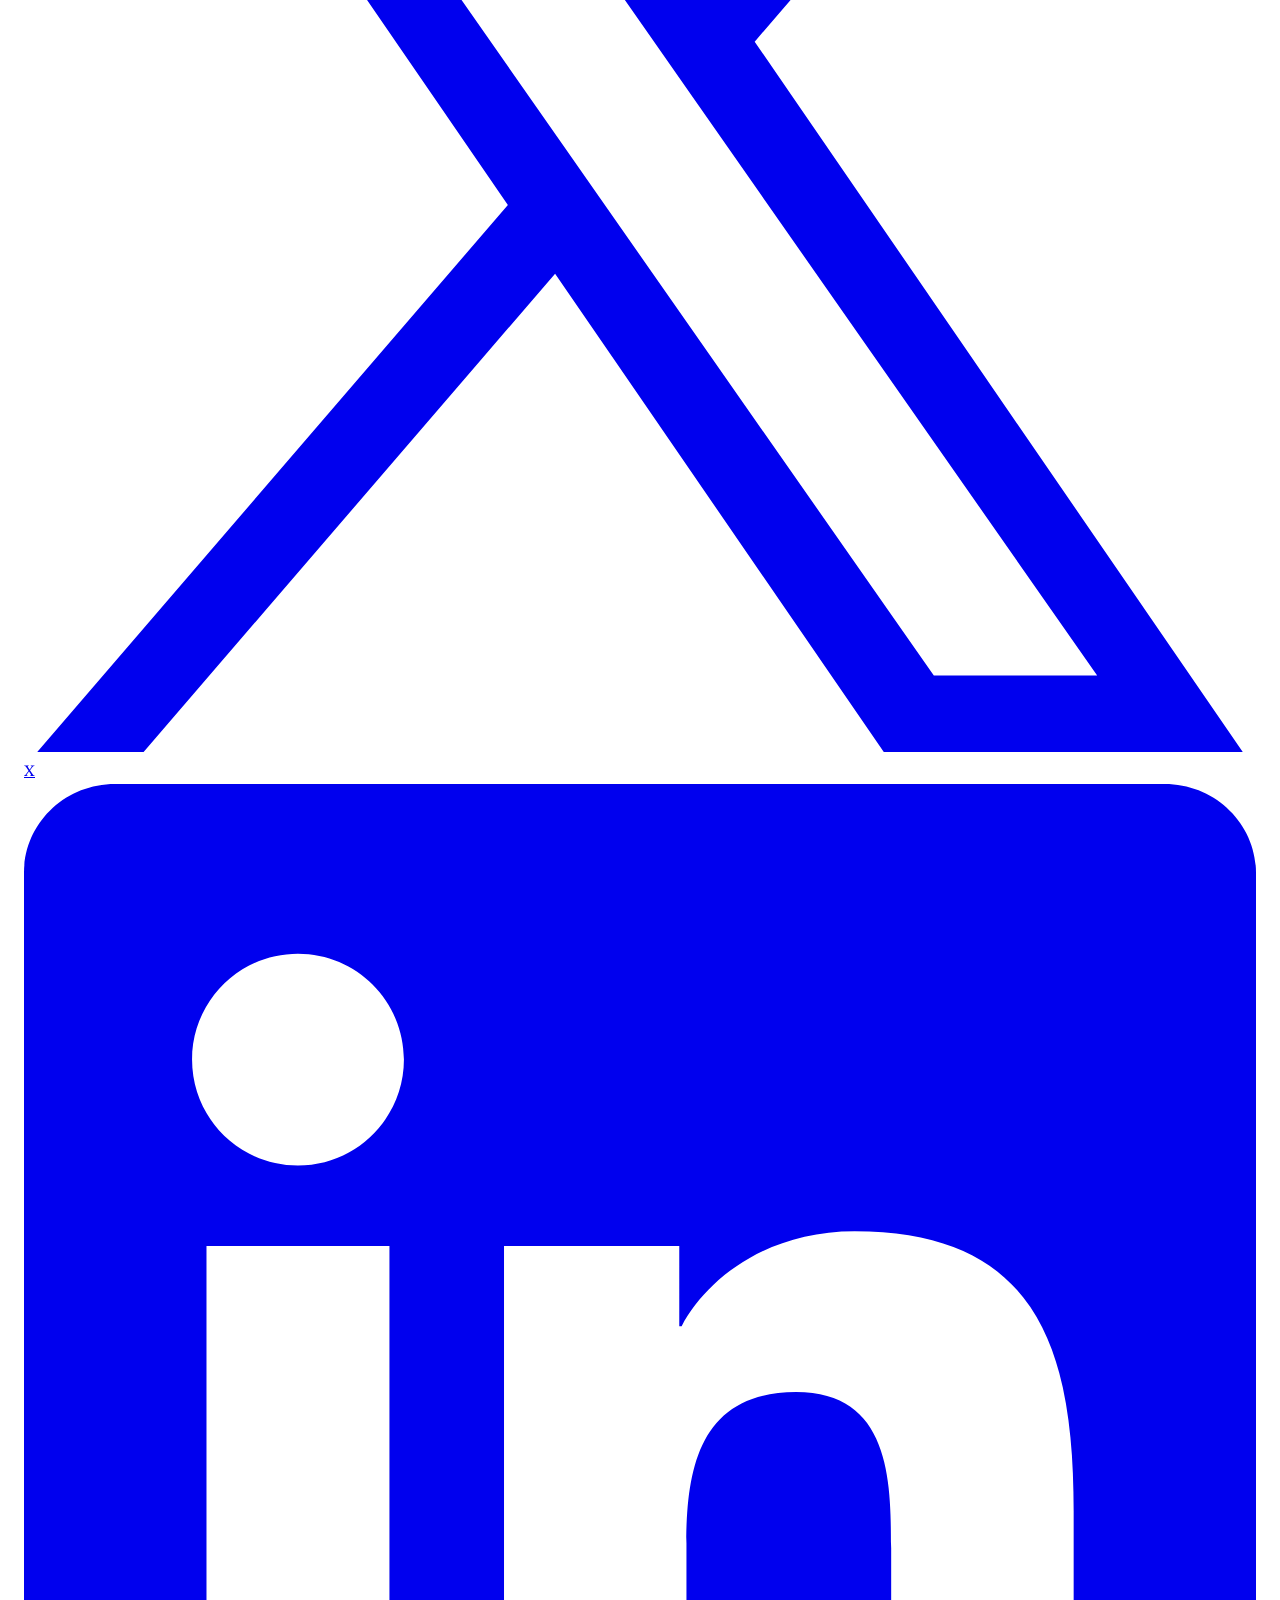
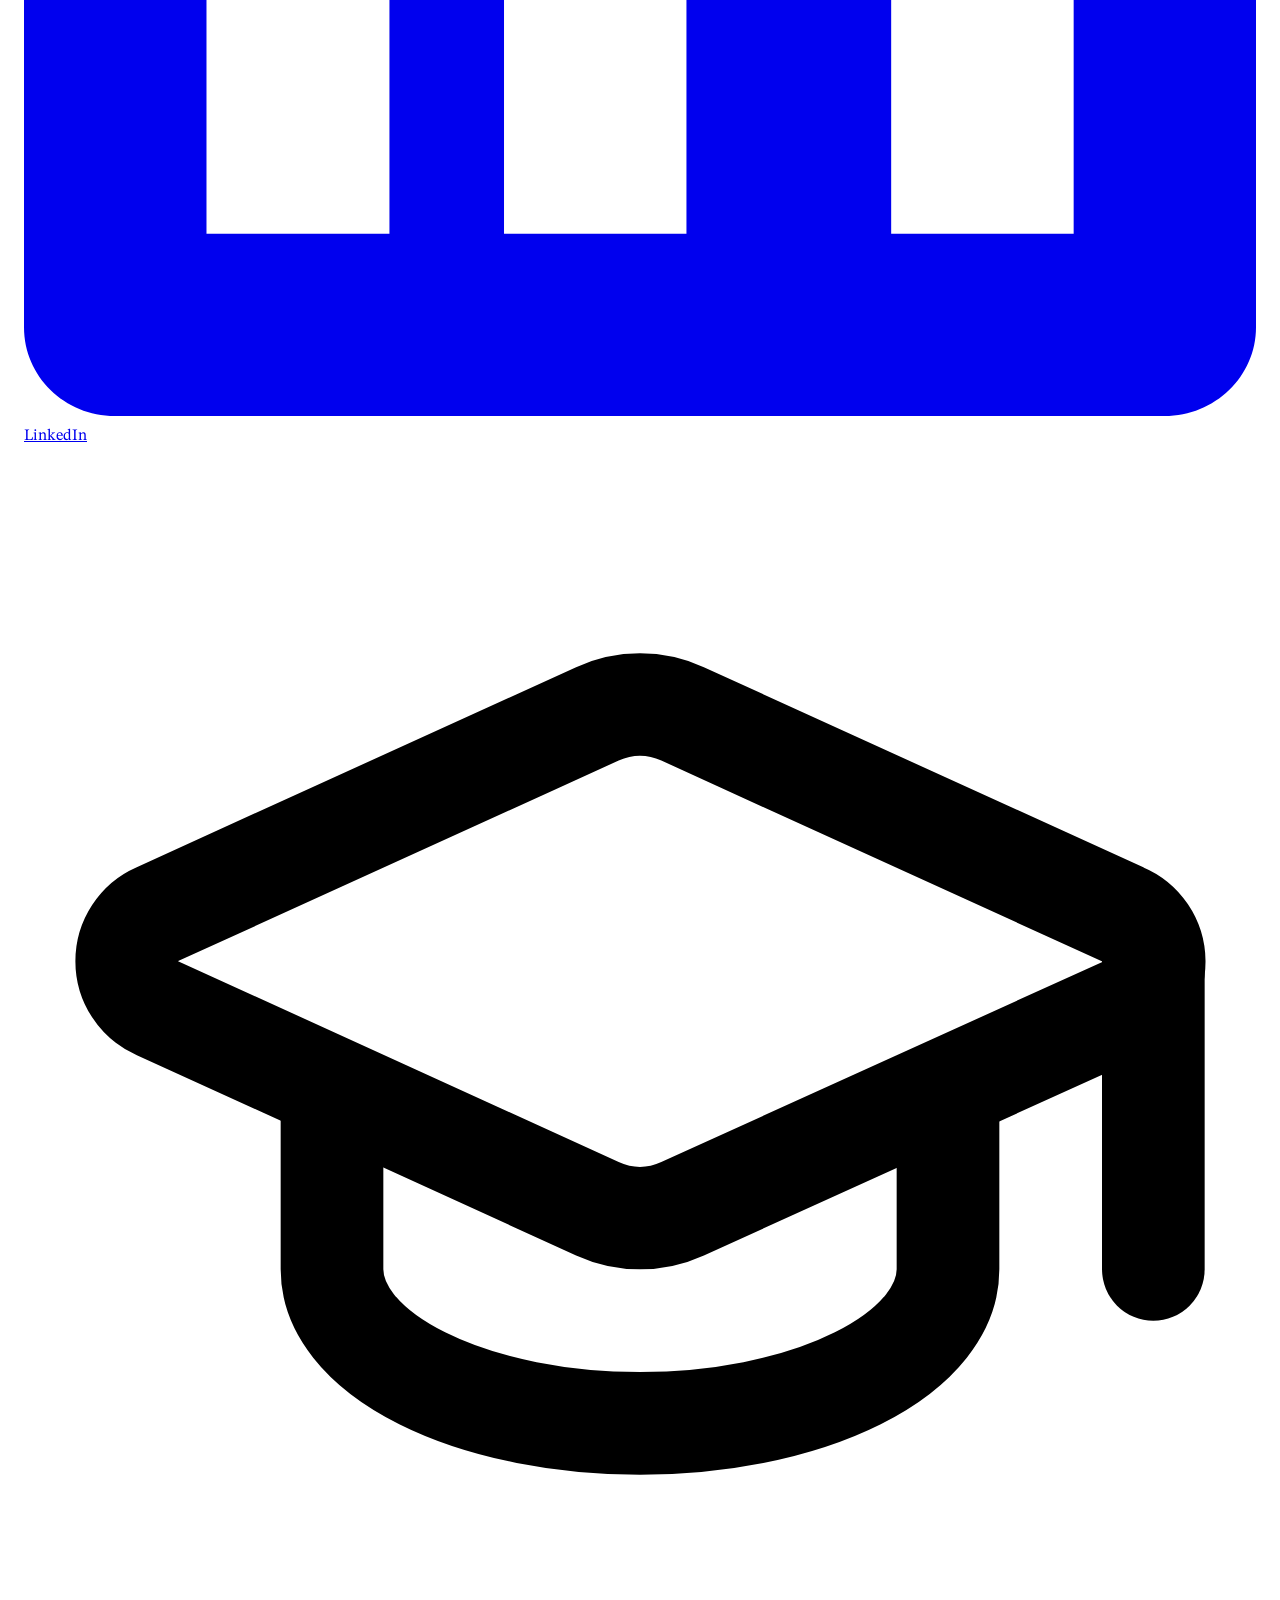
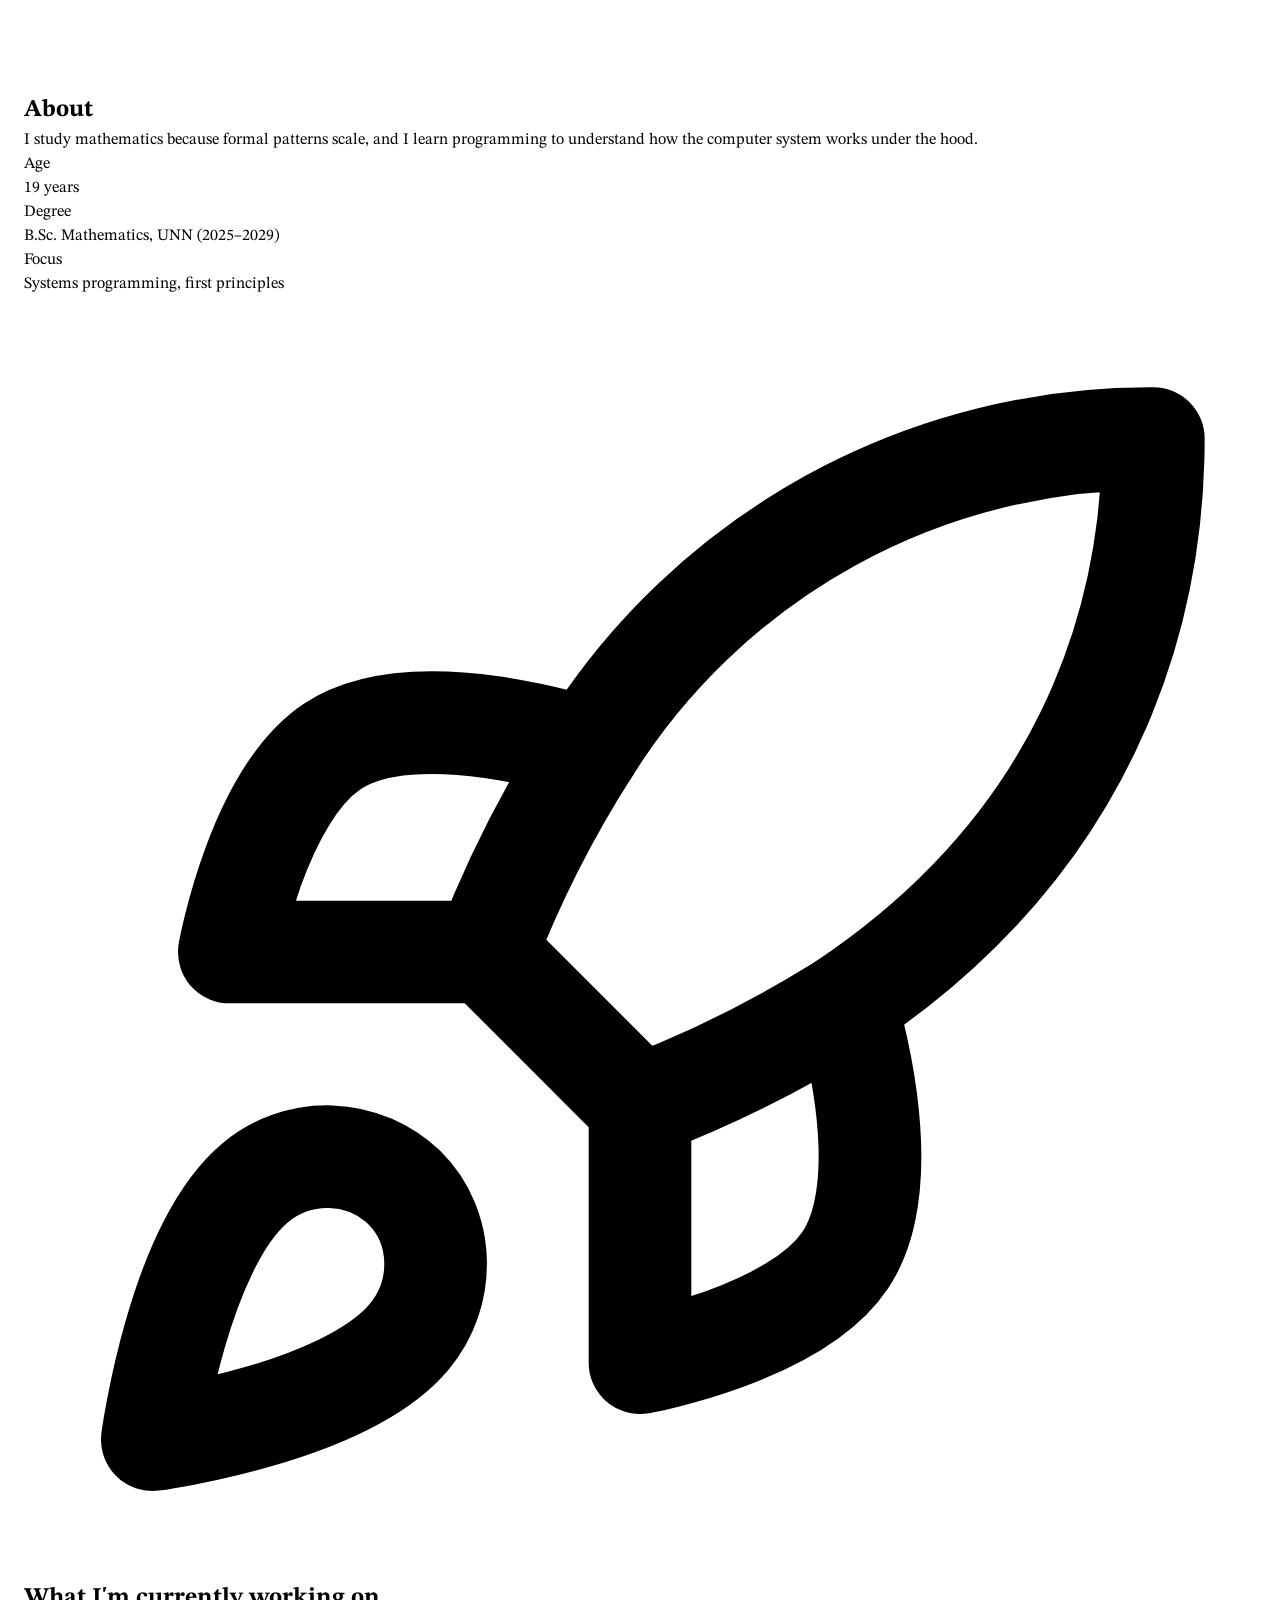
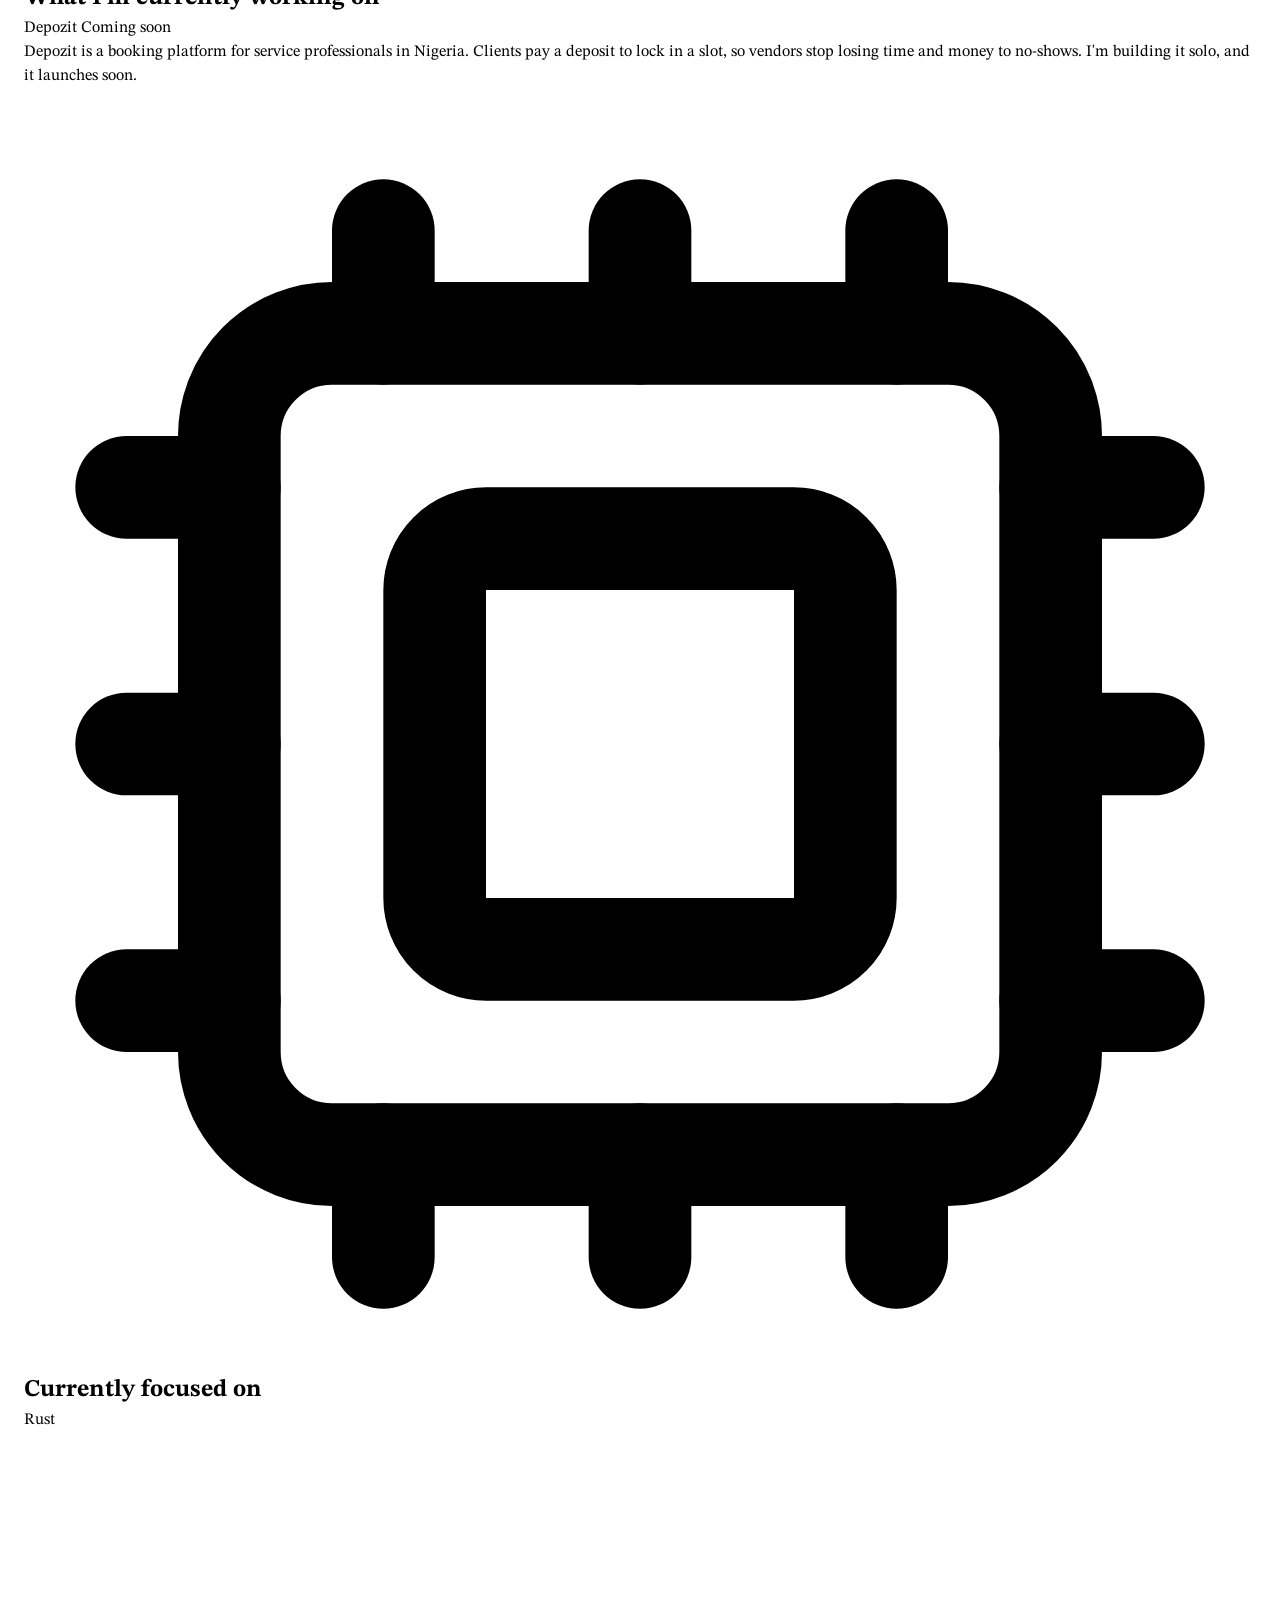
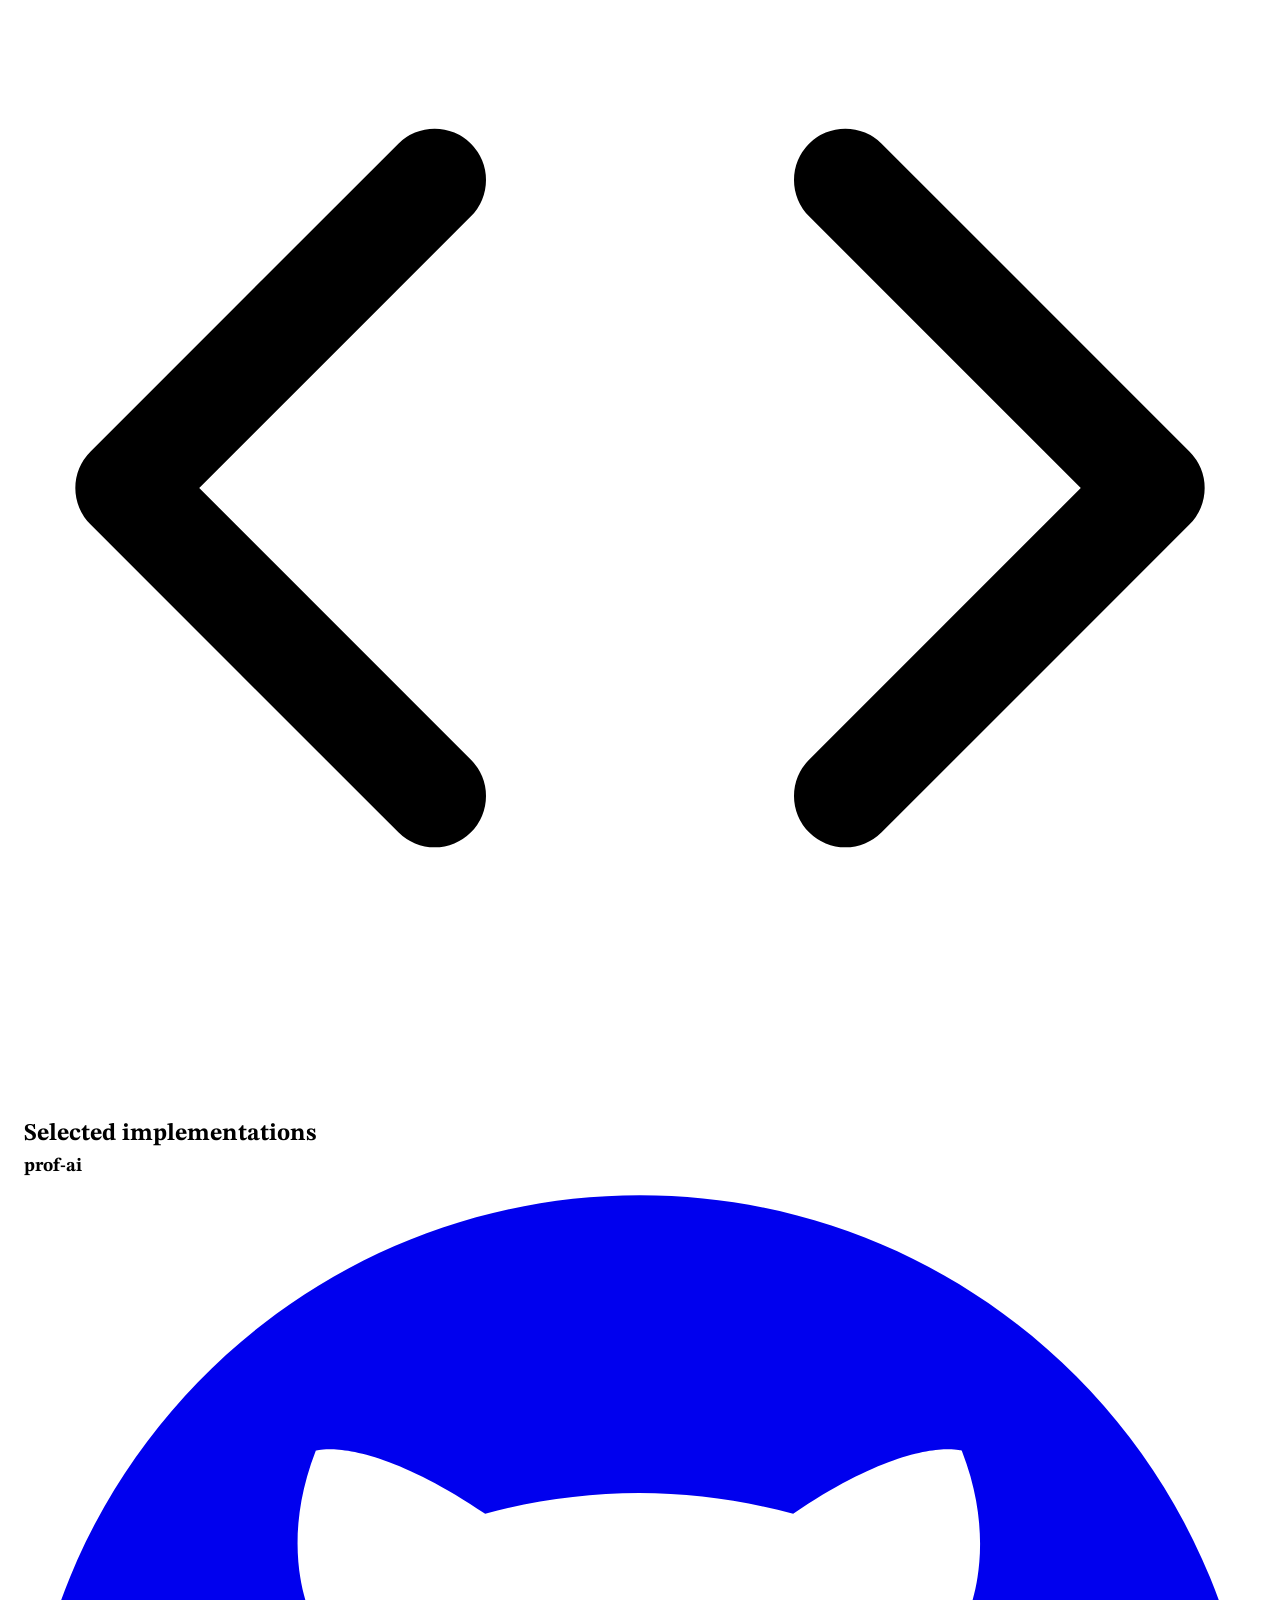
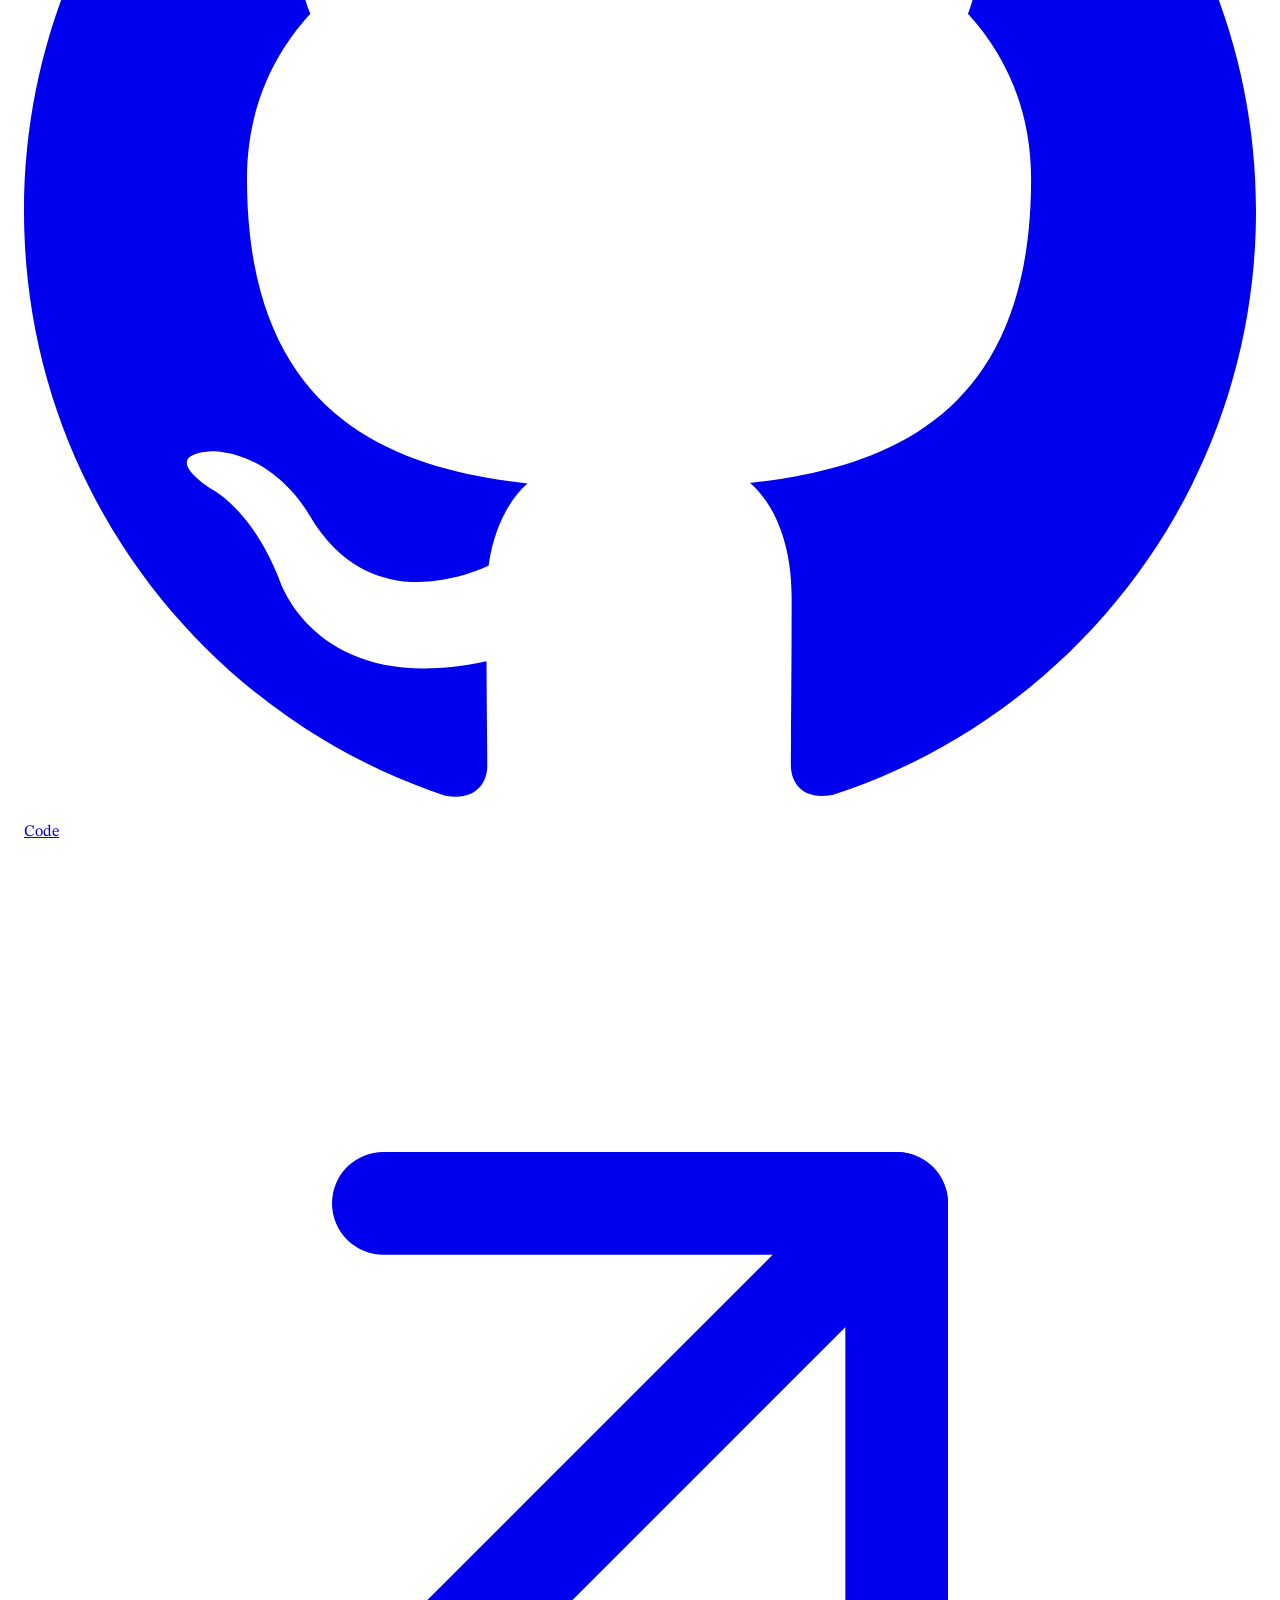
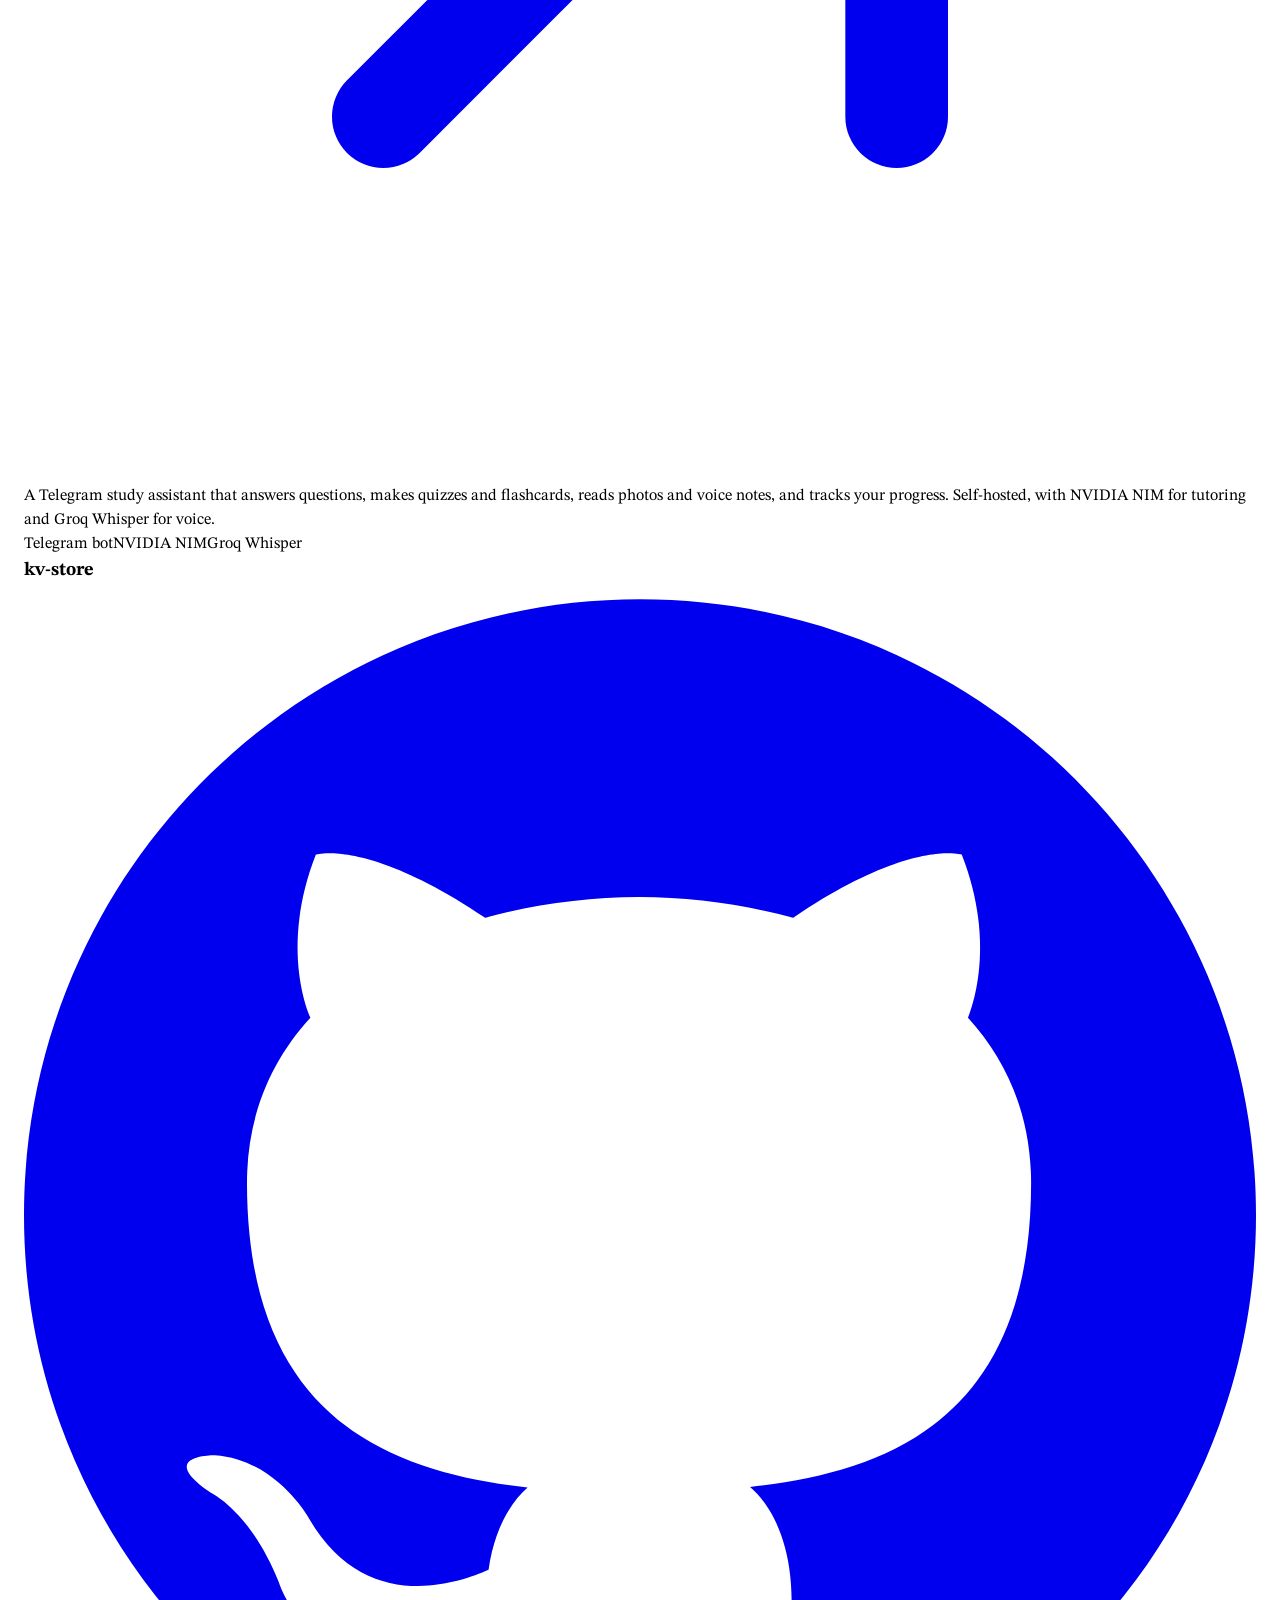
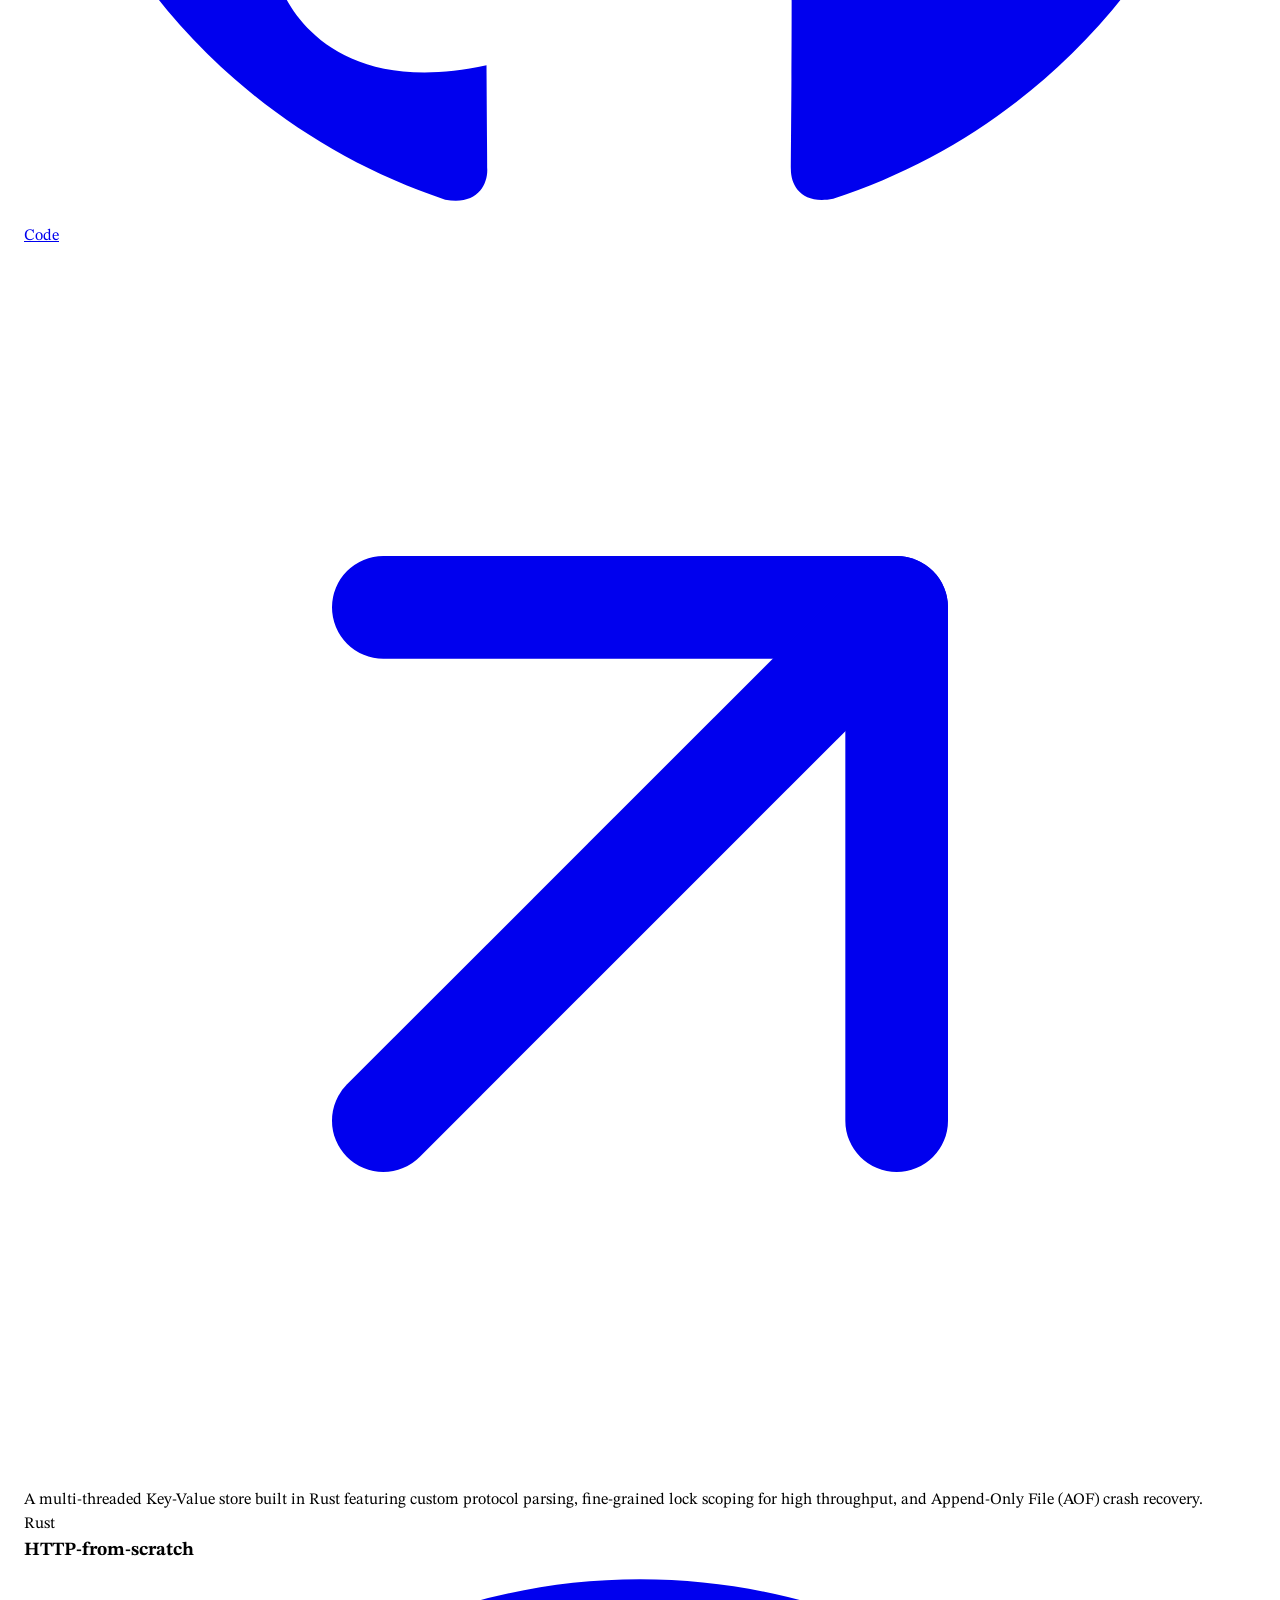
==== commit 4250388c: "Update fmt.Println message from 'Hello' to 'Goodbye'" ====
--- a/index.html
+++ b/index.html
@@ -6,8 +6,11 @@
     <meta name="color-scheme" content="light" />
     <meta
       name="description"
-      content="Great Ezenna — 18 y/o mathematics student at UNN. Learning programming and understanding the computer system."
+      content="Great Ezenna — mathematics student at UNN. Learning programming from first principles and building Depozit."
     />
+    <meta property="og:title" content="Great Ezenna — Mathematics &amp; Systems" />
+    <meta property="og:description" content="Mathematics student at UNN. Learning programming from first principles and building Depozit." />
+    <meta property="og:image" content="https://i.ibb.co/vbMg2J3/5861510339403387111-121.jpg" />
     <title>Great Ezenna — Mathematics &amp; Systems</title>
     <link rel="preconnect" href="https://fonts.googleapis.com" />
     <link rel="preconnect" href="https://fonts.gstatic.com" crossorigin />
@@ -18,186 +21,136 @@
     <link rel="stylesheet" href="styles.css" />
   </head>
   <body>
-    <div class="page inner">
-      <header class="paper-header">
-        <div class="running-head">
-          <span>PORTFOLIO &amp; WORKS</span>
-          <span>UNIV. OF NIGERIA, NSUKKA</span>
-        </div>
-        
-        <div class="title-block">
-          <h1 class="paper-title">Great Ezenna</h1>
-          <div class="author-block">
-            <span class="author-name">G. Ezenna</span><br />
-            <span class="author-affil">Department of Mathematics, University of Nigeria, Nsukka</span><br />
-            <span class="author-email">&lt;ezennagreat@gmail.com&gt;</span>
+    <main class="page">
+
+      <!-- first screen: photo + about -->
+      <header class="hero">
+        <figure class="tile t-photo">
+          <img
+            src="https://i.ibb.co/vbMg2J3/5861510339403387111-121.jpg"
+            alt="Portrait of Great Ezenna"
+            width="400"
+            height="520"
+          />
+        </figure>
+
+        <div class="tile t-intro">
+          <h1>Great Ezenna</h1>
+          <p class="affil">Department of Mathematics, University of Nigeria, Nsukka</p>
+          <p class="lede">
+            Nineteen years old, a first-year Mathematics student at the University of Nigeria, Nsukka. Learning programming from first principles, with a focus on understanding the computer system.
+          </p>
+          <div class="actions">
+            <a class="btn solid" href="mailto:ezennagreat@gmail.com"><svg class="icon" aria-hidden="true" viewBox="0 0 24 24" fill="none" stroke="currentColor" stroke-width="2" stroke-linecap="round" stroke-linejoin="round"><path d="m22 7-8.991 5.727a2 2 0 0 1-2.009 0L2 7" /> <rect x="2" y="4" width="20" height="16" rx="2" /></svg>Email me</a>
+            <a class="btn" href="https://github.com/greatm3" target="_blank" rel="noopener"><svg class="icon" aria-hidden="true" viewBox="0 0 24 24" fill="currentColor"><path d="M12 .297c-6.63 0-12 5.373-12 12 0 5.303 3.438 9.8 8.205 11.385.6.113.82-.258.82-.577 0-.285-.01-1.04-.015-2.04-3.338.724-4.042-1.61-4.042-1.61C4.422 18.07 3.633 17.7 3.633 17.7c-1.087-.744.084-.729.084-.729 1.205.084 1.838 1.236 1.838 1.236 1.07 1.835 2.809 1.305 3.495.998.108-.776.417-1.305.76-1.605-2.665-.3-5.466-1.332-5.466-5.93 0-1.31.465-2.38 1.235-3.22-.135-.303-.54-1.523.105-3.176 0 0 1.005-.322 3.3 1.23.96-.267 1.98-.399 3-.405 1.02.006 2.04.138 3 .405 2.28-1.552 3.285-1.23 3.285-1.23.645 1.653.24 2.873.12 3.176.765.84 1.23 1.91 1.23 3.22 0 4.61-2.805 5.625-5.475 5.92.42.36.81 1.096.81 2.22 0 1.606-.015 2.896-.015 3.286 0 .315.21.69.825.57C20.565 22.092 24 17.592 24 12.297c0-6.627-5.373-12-12-12"/></svg>GitHub</a>
+            <a class="btn" href="https://x.com/0x_greatm3" target="_blank" rel="noopener"><svg class="icon" aria-hidden="true" viewBox="0 0 24 24" fill="currentColor"><path d="M14.234 10.162 22.977 0h-2.072l-7.591 8.824L7.251 0H.258l9.168 13.343L.258 24H2.33l8.016-9.318L16.749 24h6.993zm-2.837 3.299-.929-1.329L3.076 1.56h3.182l5.965 8.532.929 1.329 7.754 11.09h-3.182z"/></svg>X</a>
+            <a class="btn" href="https://www.linkedin.com/in/greatezenna/" target="_blank" rel="noopener"><svg class="icon" aria-hidden="true" viewBox="0 0 24 24" fill="currentColor"><path d="M20.447 20.452h-3.554v-5.569c0-1.328-.027-3.037-1.852-3.037-1.853 0-2.136 1.445-2.136 2.939v5.667H9.351V9h3.414v1.561h.046c.477-.9 1.637-1.85 3.37-1.85 3.601 0 4.267 2.37 4.267 5.455v6.286zM5.337 7.433c-1.144 0-2.063-.926-2.063-2.065 0-1.138.92-2.063 2.063-2.063 1.14 0 2.064.925 2.064 2.063 0 1.139-.925 2.065-2.064 2.065zm1.782 13.019H3.555V9h3.564v11.452zM22.225 0H1.771C.792 0 0 .774 0 1.729v20.542C0 23.227.792 24 1.771 24h20.451C23.2 24 24 23.227 24 22.271V1.729C24 .774 23.2 0 22.222 0h.003z"/></svg>LinkedIn</a>
           </div>
-          <div class="paper-date">August 2026</div>
         </div>
 
-        <div class="abstract-box">
-          <div class="abstract-title">Abstract</div>
-          <p class="abstract-text">
-            Eighteen years old, a first-year Mathematics student at the University of Nigeria, Nsukka. Learning programming from first principles with a focus on understanding the computer system.
+        <section class="tile t-about" id="about">
+          <h2 class="tile-label"><svg class="icon" aria-hidden="true" viewBox="0 0 24 24" fill="none" stroke="currentColor" stroke-width="2" stroke-linecap="round" stroke-linejoin="round"><path d="M21.42 10.922a1 1 0 0 0-.019-1.838L12.83 5.18a2 2 0 0 0-1.66 0L2.6 9.08a1 1 0 0 0 0 1.832l8.57 3.908a2 2 0 0 0 1.66 0z" /> <path d="M22 10v6" /> <path d="M6 12.5V16a6 3 0 0 0 12 0v-3.5" /></svg>About</h2>
+          <p>
+            I study mathematics because formal patterns scale, and I learn programming to understand how the computer system works under the hood.
           </p>
-        </div>
+          <dl class="facts">
+            <div><dt>Age</dt><dd>19 years</dd></div>
+            <div><dt>Degree</dt><dd>B.Sc. Mathematics, UNN (2025–2029)</dd></div>
+            <div><dt>Focus</dt><dd>Systems programming, first principles</dd></div>
+          </dl>
+        </section>
       </header>
 
-      <main>
-        <section id="work">
-          <div class="sec-head">
-            <span class="sec-no">1</span>
-            <h2 class="sec-title">Selected Implementations</h2>
+      <!-- below the fold -->
+      <div class="bento">
+
+        <section class="tile t-now" id="now">
+          <h2 class="tile-label"><svg class="icon" aria-hidden="true" viewBox="0 0 24 24" fill="none" stroke="currentColor" stroke-width="2" stroke-linecap="round" stroke-linejoin="round"><path d="M12 15v5s3.03-.55 4-2c1.08-1.62 0-5 0-5" /> <path d="M4.5 16.5c-1.5 1.26-2 5-2 5s3.74-.5 5-2c.71-.84.7-2.13-.09-2.91a2.18 2.18 0 0 0-2.91-.09" /> <path d="M9 12a22 22 0 0 1 2-3.95A12.88 12.88 0 0 1 22 2c0 2.72-.78 7.5-6 11a22.4 22.4 0 0 1-4 2z" /> <path d="M9 12H4s.55-3.03 2-4c1.62-1.08 5 .05 5 .05" /></svg>What I'm currently working on</h2>
+          <div class="now-head">
+            <span class="now-name">Depozit</span>
+            <span class="tag">Coming soon</span>
           </div>
-
-          <div class="bibliography">
-            <article class="bib-item">
-              <div class="bib-cite">[1]</div>
-              <div class="bib-body">
-                <div class="bib-header">
-                  <a class="bib-title" href="https://github.com/greatm3/kv-store" target="_blank" rel="noopener">kv-store</a>
-                  <span class="bib-link">[<a href="https://github.com/greatm3/kv-store" target="_blank" rel="noopener">code</a>]</span>
-                </div>
-                <p class="bib-desc">
-                  A multi-threaded Key-Value store built in Rust featuring custom protocol parsing, fine-grained lock scoping for high throughput, and Append-Only File (AOF) crash recovery.
-                </p>
-                <div class="bib-meta">
-                  Keywords: Rust
-                </div>
-              </div>
-            </article>
-
-            <article class="bib-item">
-              <div class="bib-cite">[2]</div>
-              <div class="bib-body">
-                <div class="bib-header">
-                  <a class="bib-title" href="https://github.com/greatm3/http-from-scratch" target="_blank" rel="noopener">HTTP-from-scratch</a>
-                  <span class="bib-link">[<a href="https://github.com/greatm3/http-from-scratch" target="_blank" rel="noopener">code</a>]</span>
-                </div>
-                <p class="bib-desc">
-                  A minimalist HTTP/1.1 server implementation byte-parsed directly on network streams without third-party frameworks.
-                </p>
-                <div class="bib-meta">
-                  Keywords: Node.js, TypeScript
-                </div>
-              </div>
-            </article>
-
-            <article class="bib-item">
-              <div class="bib-cite">[3]</div>
-              <div class="bib-body">
-                <div class="bib-header">
-                  <a class="bib-title" href="https://github.com/greatm3/auth-api" target="_blank" rel="noopener">auth-api</a>
-                  <span class="bib-link">[<a href="https://github.com/greatm3/auth-api" target="_blank" rel="noopener">code</a>]</span>
-                </div>
-                <p class="bib-desc">
-                  User authentication service issuing and verifying JWT tokens with password hashing, protected routes, and relational schema design.
-                </p>
-                <div class="bib-meta">
-                  Keywords: TypeScript, PostgreSQL
-                </div>
-              </div>
-            </article>
-
-            <article class="bib-item">
-              <div class="bib-cite">[4]</div>
-              <div class="bib-body">
-                <div class="bib-header">
-                  <a class="bib-title" href="https://github.com/greatm3/blog-api" target="_blank" rel="noopener">blog-api</a>
-                  <span class="bib-link">[<a href="https://github.com/greatm3/blog-api" target="_blank" rel="noopener">code</a>]</span>
-                </div>
-                <p class="bib-desc">
-                  CRUD content management server featuring granular authorization controls and Redis caching for low-latency hot reads.
-                </p>
-                <div class="bib-meta">
-                  Keywords: Redis, TypeScript.
-                </div>
-              </div>
-            </article>
-          </div>
+          <p>
+            Depozit is a booking platform for service professionals in Nigeria. Clients pay a deposit to lock in a slot, so vendors stop losing time and money to no-shows. I'm building it solo, and it launches soon.
+          </p>
         </section>
 
-        <section id="about">
-          <div class="sec-head">
-            <span class="sec-no">2</span>
-            <h2 class="sec-title">Author Profile &amp; Colophon</h2>
-          </div>
-
-          <div class="about-content">
-            <p>
-              I study mathematics because formal patterns scale, and I learn programming to understand how the computer system works under the hood, currently focusing on Rust.
-            </p>
-
-            <table class="data-table">
-              <thead>
-                <tr>
-                  <th>Property</th>
-                  <th>Value</th>
-                </tr>
-              </thead>
-              <tbody>
-                <tr>
-                  <td>Age</td>
-                  <td>18 years</td>
-                </tr>
-                <tr>
-                  <td>Degree Program</td>
-                  <td>B.Sc. Mathematics, University of Nigeria, Nsukka (2025–2029)</td>
-                </tr>
-                <tr>
-                  <td>Primary Focus</td>
-                  <td>Systems Programming · First Principles</td>
-                </tr>
-              </tbody>
-            </table>
-          </div>
+        <section class="tile t-rust" aria-label="Current language">
+          <h2 class="tile-label"><svg class="icon" aria-hidden="true" viewBox="0 0 24 24" fill="none" stroke="currentColor" stroke-width="2" stroke-linecap="round" stroke-linejoin="round"><path d="M12 20v2" /> <path d="M12 2v2" /> <path d="M17 20v2" /> <path d="M17 2v2" /> <path d="M2 12h2" /> <path d="M2 17h2" /> <path d="M2 7h2" /> <path d="M20 12h2" /> <path d="M20 17h2" /> <path d="M20 7h2" /> <path d="M7 20v2" /> <path d="M7 2v2" /> <rect x="4" y="4" width="16" height="16" rx="2" /> <rect x="8" y="8" width="8" height="8" rx="1" /></svg>Currently focused on</h2>
+          <span class="big">Rust</span>
         </section>
 
-        <section id="contact">
-          <div class="sec-head">
-            <span class="sec-no">3</span>
-            <h2 class="sec-title">Contact</h2>
+        <h2 class="tile t-head" id="work"><svg class="icon" aria-hidden="true" viewBox="0 0 24 24" fill="none" stroke="currentColor" stroke-width="2" stroke-linecap="round" stroke-linejoin="round"><path d="m16 18 6-6-6-6" /> <path d="m8 6-6 6 6 6" /></svg>Selected implementations</h2>
+
+        <article class="tile t-proj t-prof">
+          <div class="proj-top">
+            <h3>prof-ai</h3>
+            <a class="btn small light" href="https://github.com/greatm3/prof-ai" target="_blank" rel="noopener" aria-label="prof-ai source code on GitHub"><svg class="icon" aria-hidden="true" viewBox="0 0 24 24" fill="currentColor"><path d="M12 .297c-6.63 0-12 5.373-12 12 0 5.303 3.438 9.8 8.205 11.385.6.113.82-.258.82-.577 0-.285-.01-1.04-.015-2.04-3.338.724-4.042-1.61-4.042-1.61C4.422 18.07 3.633 17.7 3.633 17.7c-1.087-.744.084-.729.084-.729 1.205.084 1.838 1.236 1.838 1.236 1.07 1.835 2.809 1.305 3.495.998.108-.776.417-1.305.76-1.605-2.665-.3-5.466-1.332-5.466-5.93 0-1.31.465-2.38 1.235-3.22-.135-.303-.54-1.523.105-3.176 0 0 1.005-.322 3.3 1.23.96-.267 1.98-.399 3-.405 1.02.006 2.04.138 3 .405 2.28-1.552 3.285-1.23 3.285-1.23.645 1.653.24 2.873.12 3.176.765.84 1.23 1.91 1.23 3.22 0 4.61-2.805 5.625-5.475 5.92.42.36.81 1.096.81 2.22 0 1.606-.015 2.896-.015 3.286 0 .315.21.69.825.57C20.565 22.092 24 17.592 24 12.297c0-6.627-5.373-12-12-12"/></svg>Code<svg class="icon" aria-hidden="true" viewBox="0 0 24 24" fill="none" stroke="currentColor" stroke-width="2" stroke-linecap="round" stroke-linejoin="round"><path d="M7 7h10v10" /> <path d="M7 17 17 7" /></svg></a>
           </div>
+          <p>
+            A Telegram study assistant that answers questions, makes quizzes and flashcards, reads photos and voice notes, and tracks your progress. Self-hosted, with NVIDIA NIM for tutoring and Groq Whisper for voice.
+          </p>
+          <div class="chips"><span class="chip">Telegram bot</span><span class="chip">NVIDIA NIM</span><span class="chip">Groq Whisper</span></div>
+        </article>
 
-          <table class="data-table">
-            <thead>
-              <tr>
-                <th>Channel</th>
-                <th>Address</th>
-              </tr>
-            </thead>
-            <tbody>
-              <tr>
-                <td>Mail</td>
-                <td><a href="mailto:ezennagreat@gmail.com">ezennagreat@gmail.com</a></td>
-              </tr>
-              <tr>
-                <td>Campus</td>
-                <td><a href="mailto:great.ezenna.298051@unn.edu.ng">great.ezenna.298051@unn.edu.ng</a></td>
-              </tr>
-              <tr>
-                <td>X / Twitter</td>
-                <td><a href="https://x.com/0x_greatm3" target="_blank" rel="noopener">@0x_greatm3</a></td>
-              </tr>
-              <tr>
-                <td>GitHub</td>
-                <td><a href="https://github.com/greatm3" target="_blank" rel="noopener">github.com/greatm3</a></td>
-              </tr>
-              <tr>
-                <td>LinkedIn</td>
-                <td><a href="https://www.linkedin.com/in/greatezenna/" target="_blank" rel="noopener">linkedin.com/in/greatezenna</a></td>
-              </tr>
-            </tbody>
-          </table>
+        <article class="tile t-proj t-kv">
+          <div class="proj-top">
+            <h3>kv-store</h3>
+            <a class="btn small light" href="https://github.com/greatm3/kv-store" target="_blank" rel="noopener" aria-label="kv-store source code on GitHub"><svg class="icon" aria-hidden="true" viewBox="0 0 24 24" fill="currentColor"><path d="M12 .297c-6.63 0-12 5.373-12 12 0 5.303 3.438 9.8 8.205 11.385.6.113.82-.258.82-.577 0-.285-.01-1.04-.015-2.04-3.338.724-4.042-1.61-4.042-1.61C4.422 18.07 3.633 17.7 3.633 17.7c-1.087-.744.084-.729.084-.729 1.205.084 1.838 1.236 1.838 1.236 1.07 1.835 2.809 1.305 3.495.998.108-.776.417-1.305.76-1.605-2.665-.3-5.466-1.332-5.466-5.93 0-1.31.465-2.38 1.235-3.22-.135-.303-.54-1.523.105-3.176 0 0 1.005-.322 3.3 1.23.96-.267 1.98-.399 3-.405 1.02.006 2.04.138 3 .405 2.28-1.552 3.285-1.23 3.285-1.23.645 1.653.24 2.873.12 3.176.765.84 1.23 1.91 1.23 3.22 0 4.61-2.805 5.625-5.475 5.92.42.36.81 1.096.81 2.22 0 1.606-.015 2.896-.015 3.286 0 .315.21.69.825.57C20.565 22.092 24 17.592 24 12.297c0-6.627-5.373-12-12-12"/></svg>Code<svg class="icon" aria-hidden="true" viewBox="0 0 24 24" fill="none" stroke="currentColor" stroke-width="2" stroke-linecap="round" stroke-linejoin="round"><path d="M7 7h10v10" /> <path d="M7 17 17 7" /></svg></a>
+          </div>
+          <p>
+            A multi-threaded Key-Value store built in Rust featuring custom protocol parsing, fine-grained lock scoping for high throughput, and Append-Only File (AOF) crash recovery.
+          </p>
+          <div class="chips"><span class="chip">Rust</span></div>
+        </article>
+
+        <article class="tile t-proj t-http">
+          <div class="proj-top">
+            <h3>HTTP-from-scratch</h3>
+            <a class="btn small" href="https://github.com/greatm3/http-from-scratch" target="_blank" rel="noopener" aria-label="HTTP-from-scratch source code on GitHub"><svg class="icon" aria-hidden="true" viewBox="0 0 24 24" fill="currentColor"><path d="M12 .297c-6.63 0-12 5.373-12 12 0 5.303 3.438 9.8 8.205 11.385.6.113.82-.258.82-.577 0-.285-.01-1.04-.015-2.04-3.338.724-4.042-1.61-4.042-1.61C4.422 18.07 3.633 17.7 3.633 17.7c-1.087-.744.084-.729.084-.729 1.205.084 1.838 1.236 1.838 1.236 1.07 1.835 2.809 1.305 3.495.998.108-.776.417-1.305.76-1.605-2.665-.3-5.466-1.332-5.466-5.93 0-1.31.465-2.38 1.235-3.22-.135-.303-.54-1.523.105-3.176 0 0 1.005-.322 3.3 1.23.96-.267 1.98-.399 3-.405 1.02.006 2.04.138 3 .405 2.28-1.552 3.285-1.23 3.285-1.23.645 1.653.24 2.873.12 3.176.765.84 1.23 1.91 1.23 3.22 0 4.61-2.805 5.625-5.475 5.92.42.36.81 1.096.81 2.22 0 1.606-.015 2.896-.015 3.286 0 .315.21.69.825.57C20.565 22.092 24 17.592 24 12.297c0-6.627-5.373-12-12-12"/></svg>Code<svg class="icon" aria-hidden="true" viewBox="0 0 24 24" fill="none" stroke="currentColor" stroke-width="2" stroke-linecap="round" stroke-linejoin="round"><path d="M7 7h10v10" /> <path d="M7 17 17 7" /></svg></a>
+          </div>
+          <p>
+            A minimalist HTTP/1.1 server implementation byte-parsed directly on network streams without third-party frameworks.
+          </p>
+          <div class="chips"><span class="chip">Node.js</span><span class="chip">TypeScript</span></div>
+        </article>
+
+        <article class="tile t-proj t-auth">
+          <div class="proj-top">
+            <h3>auth-api</h3>
+            <a class="btn small" href="https://github.com/greatm3/auth-api" target="_blank" rel="noopener" aria-label="auth-api source code on GitHub"><svg class="icon" aria-hidden="true" viewBox="0 0 24 24" fill="currentColor"><path d="M12 .297c-6.63 0-12 5.373-12 12 0 5.303 3.438 9.8 8.205 11.385.6.113.82-.258.82-.577 0-.285-.01-1.04-.015-2.04-3.338.724-4.042-1.61-4.042-1.61C4.422 18.07 3.633 17.7 3.633 17.7c-1.087-.744.084-.729.084-.729 1.205.084 1.838 1.236 1.838 1.236 1.07 1.835 2.809 1.305 3.495.998.108-.776.417-1.305.76-1.605-2.665-.3-5.466-1.332-5.466-5.93 0-1.31.465-2.38 1.235-3.22-.135-.303-.54-1.523.105-3.176 0 0 1.005-.322 3.3 1.23.96-.267 1.98-.399 3-.405 1.02.006 2.04.138 3 .405 2.28-1.552 3.285-1.23 3.285-1.23.645 1.653.24 2.873.12 3.176.765.84 1.23 1.91 1.23 3.22 0 4.61-2.805 5.625-5.475 5.92.42.36.81 1.096.81 2.22 0 1.606-.015 2.896-.015 3.286 0 .315.21.69.825.57C20.565 22.092 24 17.592 24 12.297c0-6.627-5.373-12-12-12"/></svg>Code<svg class="icon" aria-hidden="true" viewBox="0 0 24 24" fill="none" stroke="currentColor" stroke-width="2" stroke-linecap="round" stroke-linejoin="round"><path d="M7 7h10v10" /> <path d="M7 17 17 7" /></svg></a>
+          </div>
+          <p>
+            User authentication service issuing and verifying JWT tokens with password hashing, protected routes, and relational schema design.
+          </p>
+          <div class="chips"><span class="chip">TypeScript</span><span class="chip">PostgreSQL</span></div>
+        </article>
+
+        <article class="tile t-proj t-blog">
+          <div class="proj-top">
+            <h3>blog-api</h3>
+            <a class="btn small" href="https://github.com/greatm3/blog-api" target="_blank" rel="noopener" aria-label="blog-api source code on GitHub"><svg class="icon" aria-hidden="true" viewBox="0 0 24 24" fill="currentColor"><path d="M12 .297c-6.63 0-12 5.373-12 12 0 5.303 3.438 9.8 8.205 11.385.6.113.82-.258.82-.577 0-.285-.01-1.04-.015-2.04-3.338.724-4.042-1.61-4.042-1.61C4.422 18.07 3.633 17.7 3.633 17.7c-1.087-.744.084-.729.084-.729 1.205.084 1.838 1.236 1.838 1.236 1.07 1.835 2.809 1.305 3.495.998.108-.776.417-1.305.76-1.605-2.665-.3-5.466-1.332-5.466-5.93 0-1.31.465-2.38 1.235-3.22-.135-.303-.54-1.523.105-3.176 0 0 1.005-.322 3.3 1.23.96-.267 1.98-.399 3-.405 1.02.006 2.04.138 3 .405 2.28-1.552 3.285-1.23 3.285-1.23.645 1.653.24 2.873.12 3.176.765.84 1.23 1.91 1.23 3.22 0 4.61-2.805 5.625-5.475 5.92.42.36.81 1.096.81 2.22 0 1.606-.015 2.896-.015 3.286 0 .315.21.69.825.57C20.565 22.092 24 17.592 24 12.297c0-6.627-5.373-12-12-12"/></svg>Code<svg class="icon" aria-hidden="true" viewBox="0 0 24 24" fill="none" stroke="currentColor" stroke-width="2" stroke-linecap="round" stroke-linejoin="round"><path d="M7 7h10v10" /> <path d="M7 17 17 7" /></svg></a>
+          </div>
+          <p>
+            CRUD content management server featuring granular authorization controls and Redis caching for low-latency hot reads.
+          </p>
+          <div class="chips"><span class="chip">Redis</span><span class="chip">TypeScript</span></div>
+        </article>
+
+        <section class="tile t-contact" id="contact">
+          <h2 class="tile-label"><svg class="icon" aria-hidden="true" viewBox="0 0 24 24" fill="none" stroke="currentColor" stroke-width="2" stroke-linecap="round" stroke-linejoin="round"><path d="m22 7-8.991 5.727a2 2 0 0 1-2.009 0L2 7" /> <rect x="2" y="4" width="20" height="16" rx="2" /></svg>Contact</h2>
+          <ul class="links">
+            <li><a href="mailto:ezennagreat@gmail.com"><svg class="icon" aria-hidden="true" viewBox="0 0 24 24" fill="none" stroke="currentColor" stroke-width="2" stroke-linecap="round" stroke-linejoin="round"><path d="m22 7-8.991 5.727a2 2 0 0 1-2.009 0L2 7" /> <rect x="2" y="4" width="20" height="16" rx="2" /></svg><span>ezennagreat@gmail.com</span></a></li>
+            <li><a href="mailto:great.ezenna.298051@unn.edu.ng"><svg class="icon" aria-hidden="true" viewBox="0 0 24 24" fill="none" stroke="currentColor" stroke-width="2" stroke-linecap="round" stroke-linejoin="round"><path d="M21.42 10.922a1 1 0 0 0-.019-1.838L12.83 5.18a2 2 0 0 0-1.66 0L2.6 9.08a1 1 0 0 0 0 1.832l8.57 3.908a2 2 0 0 0 1.66 0z" /> <path d="M22 10v6" /> <path d="M6 12.5V16a6 3 0 0 0 12 0v-3.5" /></svg><span>great.ezenna.298051@unn.edu.ng</span></a></li>
+            <li><a href="https://x.com/0x_greatm3" target="_blank" rel="noopener"><svg class="icon" aria-hidden="true" viewBox="0 0 24 24" fill="currentColor"><path d="M14.234 10.162 22.977 0h-2.072l-7.591 8.824L7.251 0H.258l9.168 13.343L.258 24H2.33l8.016-9.318L16.749 24h6.993zm-2.837 3.299-.929-1.329L3.076 1.56h3.182l5.965 8.532.929 1.329 7.754 11.09h-3.182z"/></svg><span>@0x_greatm3</span></a></li>
+            <li><a href="https://github.com/greatm3" target="_blank" rel="noopener"><svg class="icon" aria-hidden="true" viewBox="0 0 24 24" fill="currentColor"><path d="M12 .297c-6.63 0-12 5.373-12 12 0 5.303 3.438 9.8 8.205 11.385.6.113.82-.258.82-.577 0-.285-.01-1.04-.015-2.04-3.338.724-4.042-1.61-4.042-1.61C4.422 18.07 3.633 17.7 3.633 17.7c-1.087-.744.084-.729.084-.729 1.205.084 1.838 1.236 1.838 1.236 1.07 1.835 2.809 1.305 3.495.998.108-.776.417-1.305.76-1.605-2.665-.3-5.466-1.332-5.466-5.93 0-1.31.465-2.38 1.235-3.22-.135-.303-.54-1.523.105-3.176 0 0 1.005-.322 3.3 1.23.96-.267 1.98-.399 3-.405 1.02.006 2.04.138 3 .405 2.28-1.552 3.285-1.23 3.285-1.23.645 1.653.24 2.873.12 3.176.765.84 1.23 1.91 1.23 3.22 0 4.61-2.805 5.625-5.475 5.92.42.36.81 1.096.81 2.22 0 1.606-.015 2.896-.015 3.286 0 .315.21.69.825.57C20.565 22.092 24 17.592 24 12.297c0-6.627-5.373-12-12-12"/></svg><span>github.com/greatm3</span></a></li>
+            <li><a href="https://www.linkedin.com/in/greatezenna/" target="_blank" rel="noopener"><svg class="icon" aria-hidden="true" viewBox="0 0 24 24" fill="currentColor"><path d="M20.447 20.452h-3.554v-5.569c0-1.328-.027-3.037-1.852-3.037-1.853 0-2.136 1.445-2.136 2.939v5.667H9.351V9h3.414v1.561h.046c.477-.9 1.637-1.85 3.37-1.85 3.601 0 4.267 2.37 4.267 5.455v6.286zM5.337 7.433c-1.144 0-2.063-.926-2.063-2.065 0-1.138.92-2.063 2.063-2.063 1.14 0 2.064.925 2.064 2.063 0 1.139-.925 2.065-2.064 2.065zm1.782 13.019H3.555V9h3.564v11.452zM22.225 0H1.771C.792 0 0 .774 0 1.729v20.542C0 23.227.792 24 1.771 24h20.451C23.2 24 24 23.227 24 22.271V1.729C24 .774 23.2 0 22.222 0h.003z"/></svg><span>linkedin.com/in/greatezenna</span></a></li>
+          </ul>
+          <p class="foot">© <span id="year">2026</span> G. Ezenna</p>
         </section>
-      </main>
 
-      <footer>
-        <div class="paper-footer">
-          <span>© <span id="year">2026</span> G. Ezenna</span>
-        </div>
-      </footer>
-    </div>
+      </div>
+    </main>
 
     <script>
       document.getElementById("year").textContent = new Date().getFullYear();
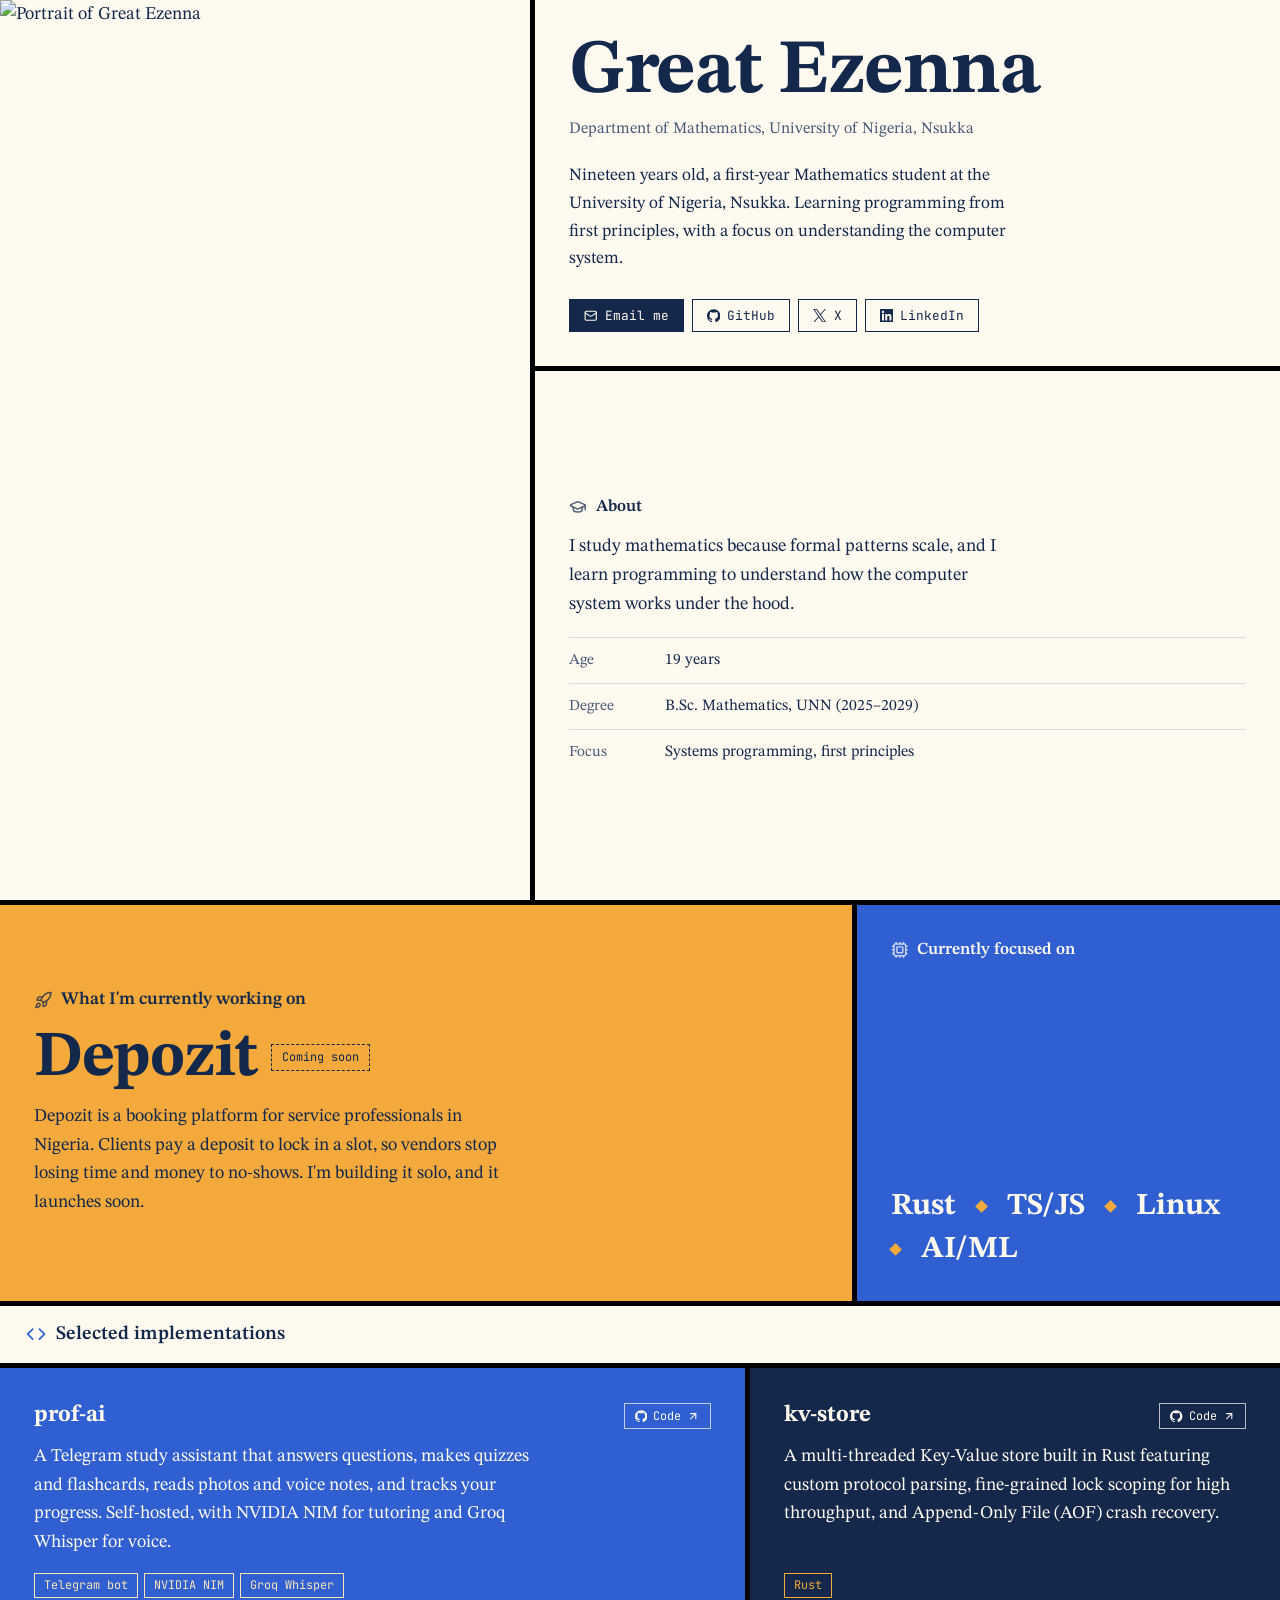
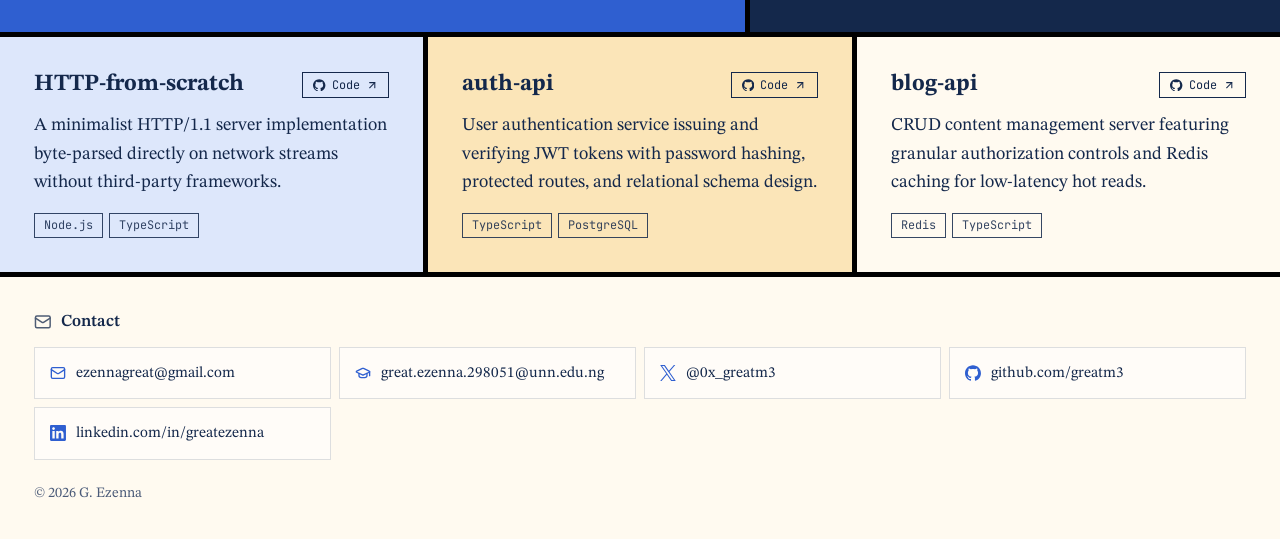
==== commit 229acbab: "Update current language section with additional skills" ====
--- a/index.html
+++ b/index.html
@@ -77,7 +77,7 @@
 
         <section class="tile t-rust" aria-label="Current language">
           <h2 class="tile-label"><svg class="icon" aria-hidden="true" viewBox="0 0 24 24" fill="none" stroke="currentColor" stroke-width="2" stroke-linecap="round" stroke-linejoin="round"><path d="M12 20v2" /> <path d="M12 2v2" /> <path d="M17 20v2" /> <path d="M17 2v2" /> <path d="M2 12h2" /> <path d="M2 17h2" /> <path d="M2 7h2" /> <path d="M20 12h2" /> <path d="M20 17h2" /> <path d="M20 7h2" /> <path d="M7 20v2" /> <path d="M7 2v2" /> <rect x="4" y="4" width="16" height="16" rx="2" /> <rect x="8" y="8" width="8" height="8" rx="1" /></svg>Currently focused on</h2>
-          <span class="big">Rust</span>
+          <span class="big"><span>Rust</span><span>TS/JS</span><span>Linux</span><span>AI/ML</span></span>
         </section>
 
         <h2 class="tile t-head" id="work"><svg class="icon" aria-hidden="true" viewBox="0 0 24 24" fill="none" stroke="currentColor" stroke-width="2" stroke-linecap="round" stroke-linejoin="round"><path d="m16 18 6-6-6-6" /> <path d="m8 6-6 6 6 6" /></svg>Selected implementations</h2>
--- a/styles.css
+++ b/styles.css
@@ -1,205 +1,262 @@
-@import url('https://fonts.googleapis.com/css2?family=STIX+Two+Text:ital,wght@0,400;0,600;0,700;1,400&family=JetBrains+Mono:wght@400;500&display=swap');
-
 :root {
-  --font-serif: "STIX Two Text", "Georgia", serif;
-  --font-mono: "JetBrains Mono", monospace;
-  --paper-width: 680px;
-}
-
-*, *::before, *::after {
-  box-sizing: border-box;
+  --sand: #f4eddf;
+  --paper: #fffaf0;
+  --navy: #14284b;
+  --navy-soft: #4a5a78;
+  --blue: #2f5fd0;
+  --blue-tint: #dde7fb;
+  --amber: #f3a93c;
+  --amber-tint: #fbe5b8;
+  --line: rgba(20, 40, 75, 0.14);
+  --grid: rgba(120, 90, 30, 0.07);
+  --gap: 5px;
+  --rule: #000;
+  --radius: 0;
+  --serif: "STIX Two Text", Georgia, "Times New Roman", serif;
+  --mono: "JetBrains Mono", ui-monospace, "SFMono-Regular", Menlo, monospace;
+}
+
+* { box-sizing: border-box; }
+html { -webkit-text-size-adjust: 100%; }
+
+body {
+  margin: 0;
+  background-color: var(--sand);
+  background-image:
+    linear-gradient(var(--grid) 1px, transparent 1px),
+    linear-gradient(90deg, var(--grid) 1px, transparent 1px);
+  background-size: 32px 32px;
+  color: var(--navy);
+  font-family: var(--serif);
+  font-size: 18px;
+  line-height: 1.6;
+}
+
+a { color: inherit; text-decoration-color: currentColor; text-underline-offset: 3px; }
+:focus-visible { outline: 2px solid var(--blue); outline-offset: -4px; }
+
+.icon { width: 1.05em; height: 1.05em; flex: none; }
+
+.page { display: flex; flex-direction: column; gap: var(--gap); padding: 0; background: var(--rule); }
+
+.hero,
+.bento {
+  display: grid;
+  grid-template-columns: repeat(12, 1fr);
+  gap: var(--gap);
+}
+
+.hero {
+  grid-template-rows: auto 1fr;
+  min-height: 100vh;
+  min-height: 100svh;
+}
+
+.bento { grid-auto-rows: minmax(0, auto); }
+
+.tile {
+  display: flex;
+  flex-direction: column;
+  min-width: 0;
+  margin: 0;
+  padding: 34px;
+  background: var(--paper);
+  border: 0;
+  border-radius: var(--radius);
+}
+
+.tile p { margin: 0; }
+
+.tile-label {
+  display: flex;
+  align-items: center;
+  gap: 9px;
+  margin: 0 0 14px;
+  font-size: 1.05rem;
+  font-weight: 600;
+  line-height: 1.3;
+}
+.tile-label .icon { opacity: 0.75; }
+
+.t-photo { grid-column: 1 / span 5; grid-row: 1 / span 2; padding: 0; overflow: hidden; }
+.t-intro { grid-column: 6 / -1; grid-row: 1; justify-content: center; }
+.t-about { grid-column: 6 / -1; grid-row: 2; justify-content: center; }
+
+.t-photo img {
+  display: block;
+  width: 100%;
+  height: 100%;
+  object-fit: cover;
+  object-position: center top;
+}
+
+.t-now     { grid-column: span 8; min-height: 44vh; }
+.t-rust    { grid-column: span 4; }
+.t-head    { grid-column: 1 / -1; }
+.t-prof    { grid-column: span 7; }
+.t-kv      { grid-column: span 5; }
+.t-http    { grid-column: span 4; }
+.t-auth    { grid-column: span 4; }
+.t-blog    { grid-column: span 4; }
+.t-contact { grid-column: 1 / -1; }
+
+.t-intro h1 {
+  margin: 0 0 6px;
+  font-size: clamp(2.8rem, 6.4vw, 4.8rem);
+  line-height: 1;
+  font-weight: 700;
+  letter-spacing: -0.02em;
+}
+.affil { color: var(--navy-soft); font-size: 1rem; }
+.lede { margin-top: 20px !important; max-width: 52ch; font-size: 1.08rem; }
+.actions { display: flex; flex-wrap: wrap; gap: 8px; margin-top: 26px; }
+
+.btn {
+  display: inline-flex;
+  align-items: center;
+  gap: 7px;
+  padding: 8px 14px;
+  font-family: var(--mono);
+  font-size: 0.8rem;
+  line-height: 1.2;
+  text-decoration: none;
+  color: var(--navy);
+  background: transparent;
+  border: 1px solid var(--navy);
+  border-radius: var(--radius);
+  transition: background-color 0.12s, color 0.12s, border-color 0.12s;
+}
+.btn:hover { background: var(--navy); color: var(--paper); }
+.btn.solid { background: var(--navy); color: var(--paper); }
+.btn.solid:hover { background: var(--blue); }
+.btn.small { padding: 5px 10px; font-size: 0.74rem; gap: 6px; }
+.btn.light { color: var(--paper); border-color: rgba(255, 250, 240, 0.7); }
+.btn.light:hover { background: var(--amber); border-color: var(--amber); color: var(--navy); }
+
+.t-about p { max-width: 48ch; }
+.facts { margin: 18px 0 0; display: grid; }
+.facts div { display: grid; grid-template-columns: 5.2rem 1fr; gap: 12px; padding: 10px 0; border-top: 1px solid var(--line); }
+.facts dt { color: var(--navy-soft); font-size: 0.95rem; }
+.facts dd { margin: 0; font-size: 0.98rem; }
+
+.t-now {
+  background: var(--amber);
+  justify-content: center;
+}
+.t-now .tile-label { font-size: 1.1rem; }
+.now-head { display: flex; align-items: center; gap: 14px; flex-wrap: wrap; margin-bottom: 12px; }
+.now-name { font-size: clamp(2.6rem, 5.4vw, 4rem); font-weight: 700; line-height: 1; letter-spacing: -0.02em; }
+.tag {
+  padding: 3px 10px;
+  font-family: var(--mono);
+  font-size: 0.74rem;
+  color: var(--navy);
+  border: 1px dashed var(--navy);
+  border-radius: var(--radius);
+}
+.t-now p { max-width: 54ch; }
+
+.t-rust { background: var(--blue); color: var(--paper); justify-content: space-between; }
+.t-rust .big {
+  display: flex;
+  flex-wrap: wrap;
+  align-items: center;
+  gap: 0.2em 0.7em;
+  font-size: clamp(1.3rem, 2.4vw, 1.9rem);
+  font-weight: 700;
+  line-height: 1.2;
+  letter-spacing: -0.01em;
+}
+
+.t-rust .big span + span::before {
+  content: "";
+  display: inline-block;
+  width: 0.3em;
+  height: 0.3em;
+  margin-right: 0.7em;
+  background: var(--amber);
+  transform: rotate(45deg); 
+  vertical-align: middle;
+}
+
+.t-head {
+  flex-direction: row;
+  align-items: center;
+  gap: 10px;
+  margin: 0;
+  padding: 16px 26px;
+  font-size: 1.2rem;
+  font-weight: 600;
+  line-height: 1.3;
+}
+.t-head .icon { color: var(--blue); }
+
+.t-proj { gap: 12px; min-height: 230px; }
+.proj-top { display: flex; align-items: center; justify-content: space-between; gap: 12px; }
+.t-proj h3 { margin: 0; font-size: 1.45rem; line-height: 1.2; font-weight: 700; }
+.t-proj p { max-width: 58ch; flex: 1; }
+.chips { display: flex; flex-wrap: wrap; gap: 6px; margin-top: 4px; }
+.chip {
+  padding: 2px 9px;
+  font-family: var(--mono);
+  font-size: 0.74rem;
+  border: 1px solid currentColor;
+  border-radius: var(--radius);
+  opacity: 0.85;
+}
+
+.t-prof { background: var(--blue); color: var(--paper); }
+.t-prof .chip { color: var(--amber-tint); opacity: 1; }
+.t-kv   { background: var(--navy); color: var(--paper); }
+.t-kv .chip { color: var(--amber); opacity: 1; }
+.t-http { background: var(--blue-tint); }
+.t-auth { background: var(--amber-tint); }
+.t-blog { background: var(--paper); }
+
+.links {
+  list-style: none;
   margin: 0;
   padding: 0;
-}
-
-html {
-  background-color: #ffffff;
-  color: #000000;
-  font-family: var(--font-serif);
-  font-size: 16px;
-  line-height: 1.5;
-}
-
-body {
-  padding: 3rem 1.5rem;
-}
-
-.page.inner {
-  max-width: var(--paper-width);
-  margin: 0 auto;
-}
-
-.running-head {
-  display: flex;
-  justify-content: space-between;
-  font-family: var(--font-mono);
-  font-size: 0.75rem;
-  border-bottom: 1px solid #000;
-  padding-bottom: 0.4rem;
-  margin-bottom: 2rem;
-  text-transform: uppercase;
-}
-
-.title-block {
-  text-align: center;
-  margin-bottom: 2rem;
-}
-
-.paper-title {
-  font-size: 2.2rem;
-  font-weight: 700;
-  margin-bottom: 0.75rem;
-}
-
-.author-name {
-  font-size: 1.1rem;
-  font-weight: 600;
-}
-
-.author-affil {
-  font-style: italic;
+  display: grid;
+  grid-template-columns: repeat(auto-fit, minmax(240px, 1fr));
+  gap: 8px;
+}
+.links a {
+  display: flex;
+  align-items: center;
+  gap: 10px;
+  height: 100%;
+  padding: 13px 15px;
   font-size: 0.95rem;
-}
-
-.author-email {
-  font-family: var(--font-mono);
-  font-size: 0.8rem;
-}
-
-.paper-date {
-  font-size: 0.9rem;
-  margin-top: 0.75rem;
-}
-
-.abstract-box {
-  margin: 2rem 2rem 2.5rem 2rem;
-  padding: 1rem 1.25rem;
-  border-top: 1px solid #000;
-  border-bottom: 1px solid #000;
-}
-
-.abstract-title {
-  text-align: center;
-  font-weight: 700;
-  font-size: 0.9rem;
-  text-transform: uppercase;
-  margin-bottom: 0.5rem;
-}
-
-.abstract-text {
-  font-size: 0.95rem;
-  text-align: justify;
-  text-justify: inter-word;
-}
-
-section {
-  margin-bottom: 2.5rem;
-}
-
-.sec-head {
-  display: flex;
-  align-items: baseline;
-  gap: 0.5rem;
-  border-bottom: 1px solid #000;
-  padding-bottom: 0.25rem;
-  margin-bottom: 1.25rem;
-}
-
-.sec-no::after {
-  content: ".";
-}
-
-.sec-no, .sec-title {
-  font-size: 1.15rem;
-  font-weight: 700;
-  text-transform: uppercase;
-}
-
-.bibliography {
-  display: flex;
-  flex-direction: column;
-  gap: 1.25rem;
-}
-
-.bib-item {
-  display: grid;
-  grid-template-columns: 30px 1fr;
-  align-items: start;
-}
-
-.bib-cite {
-  font-family: var(--font-mono);
-  font-weight: 700;
-  font-size: 0.85rem;
-}
-
-.bib-header {
-  display: flex;
-  gap: 0.5rem;
-  align-items: baseline;
-}
-
-.bib-title {
-  font-weight: 700;
-  color: #000;
-  text-decoration: underline;
-}
-
-.bib-link a {
-  font-family: var(--font-mono);
-  font-size: 0.75rem;
-  color: #000;
-}
-
-.bib-desc {
-  font-size: 0.95rem;
-  text-align: justify;
-  margin: 0.25rem 0;
-}
-
-.bib-meta {
-  font-style: italic;
-  font-size: 0.85rem;
-  color: #333;
-}
-
-.data-table {
-  width: 100%;
-  border-collapse: collapse;
-  font-size: 0.95rem;
-  margin-top: 1rem;
-}
-
-.data-table th, .data-table td {
-  text-align: left;
-  padding: 0.4rem 0.5rem;
-}
-
-.data-table th {
-  border-top: 1px solid #000;
-  border-bottom: 1px solid #000;
-  font-weight: 700;
-}
-
-.data-table td {
-  border-bottom: 1px solid #e0e0e0;
-}
-
-.data-table tr:last-child td {
-  border-bottom: 1px solid #000;
-}
-
-.data-table a {
-  color: #000;
-  font-family: var(--font-mono);
-  font-size: 0.85rem;
-}
-
-.paper-footer {
-  display: flex;
-  justify-content: space-between;
-  border-top: 1px solid #000;
-  padding-top: 0.5rem;
-  font-family: var(--font-mono);
-  font-size: 0.75rem;
-}
+  text-decoration: none;
+  background: rgba(255, 255, 255, 0.55);
+  border: 1px solid var(--line);
+  border-radius: var(--radius);
+}
+.links a span { min-width: 0; overflow-wrap: anywhere; }
+.links a:hover { }
+.links a:hover span { text-decoration: underline; }
+.links .icon { color: var(--blue); }
+.foot { margin-top: 22px !important; color: var(--navy-soft); font-size: 0.9rem; }
+
+@media (max-width: 880px) {
+  .hero { grid-template-columns: 1fr; grid-template-rows: auto; min-height: 0; }
+  .t-photo, .t-intro, .t-about { grid-column: 1 / -1; grid-row: auto; }
+  .t-photo { height: 62svh; }
+
+  .bento { grid-template-columns: repeat(6, 1fr); }
+  .t-now, .t-rust, .t-prof, .t-kv, .t-blog, .t-contact { grid-column: 1 / -1; }
+  .t-now { min-height: 0; }
+  .t-http, .t-auth { grid-column: span 3; }
+  .t-rust { flex-direction: row; align-items: center; gap: 16px; }
+  .t-rust .tile-label { margin: 0; }
+}
+
+@media (max-width: 600px) {
+  body { font-size: 17px; }
+  .tile { padding: 24px 20px; }
+  .t-photo { height: 54svh; padding: 0; }
+  .t-http, .t-auth { grid-column: 1 / -1; }
+  .t-proj { min-height: 0; }
+  .t-rust { flex-direction: column; align-items: flex-start; }
+}
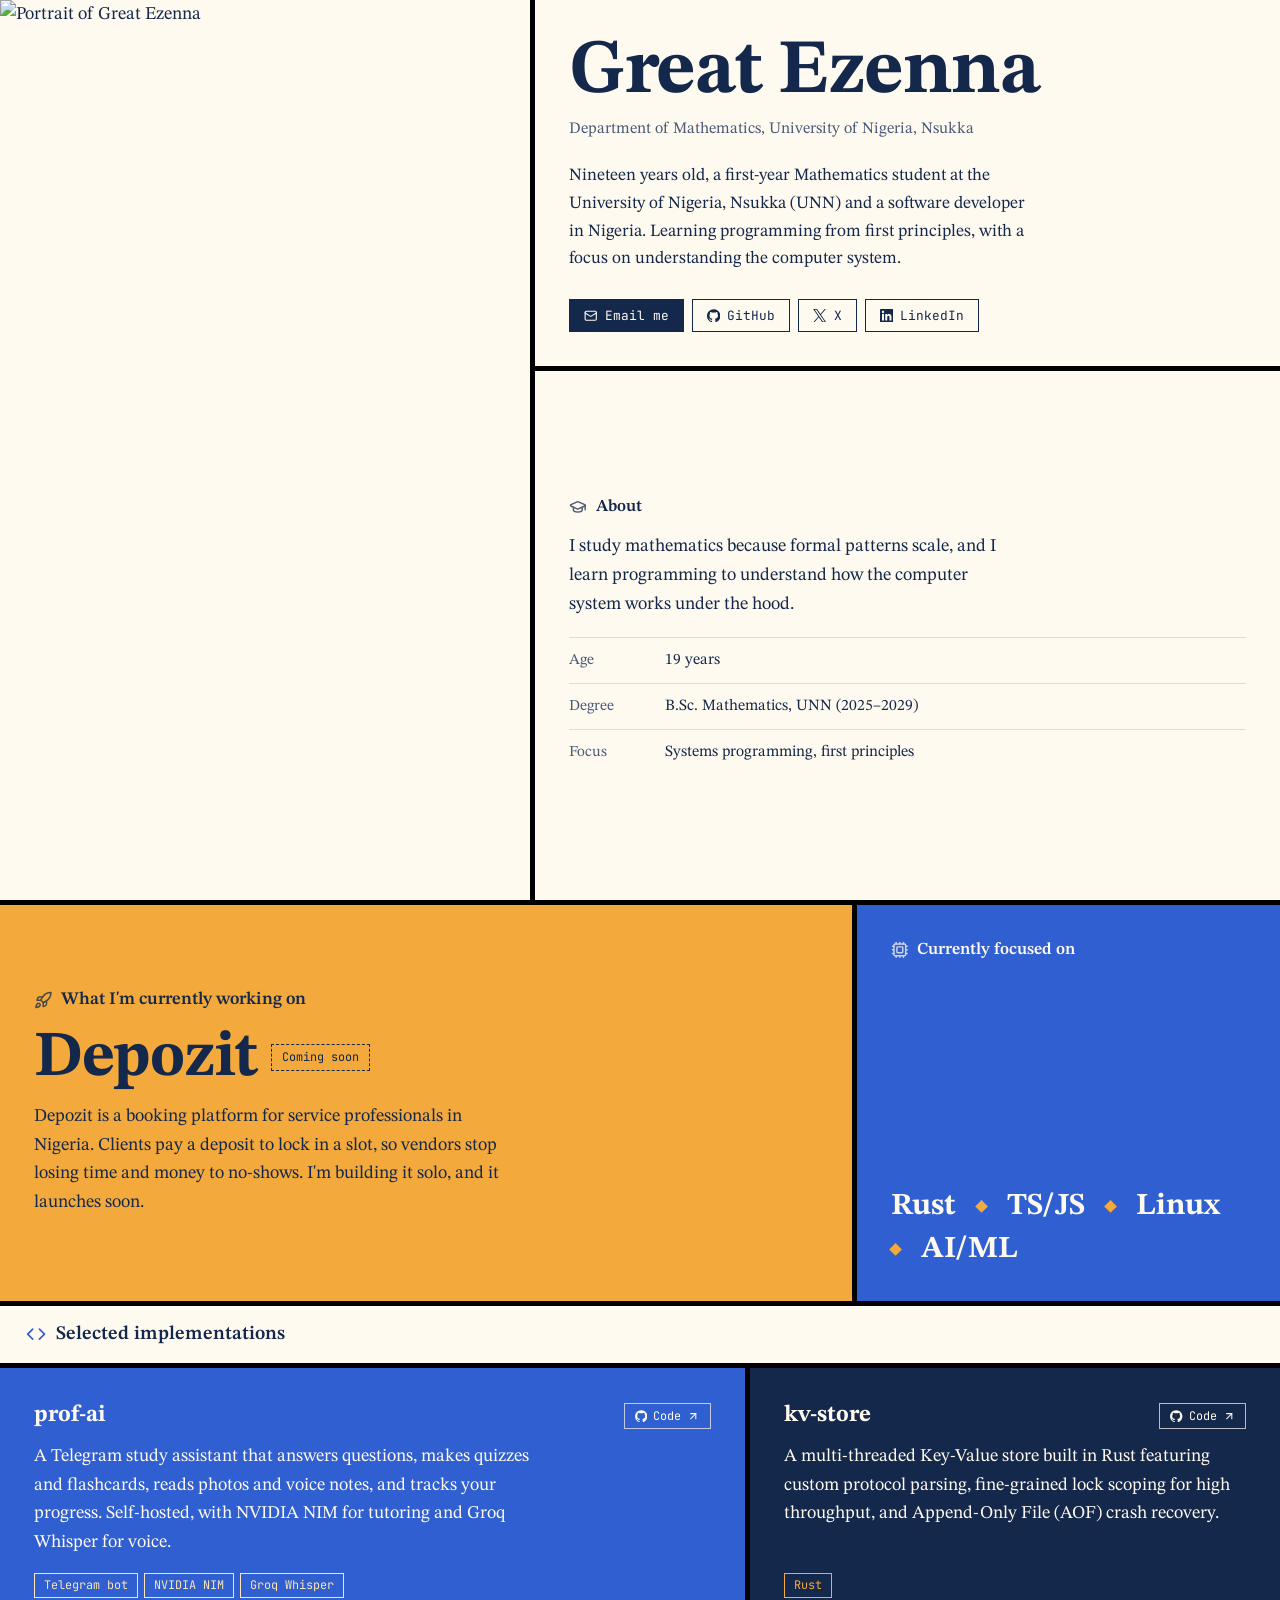
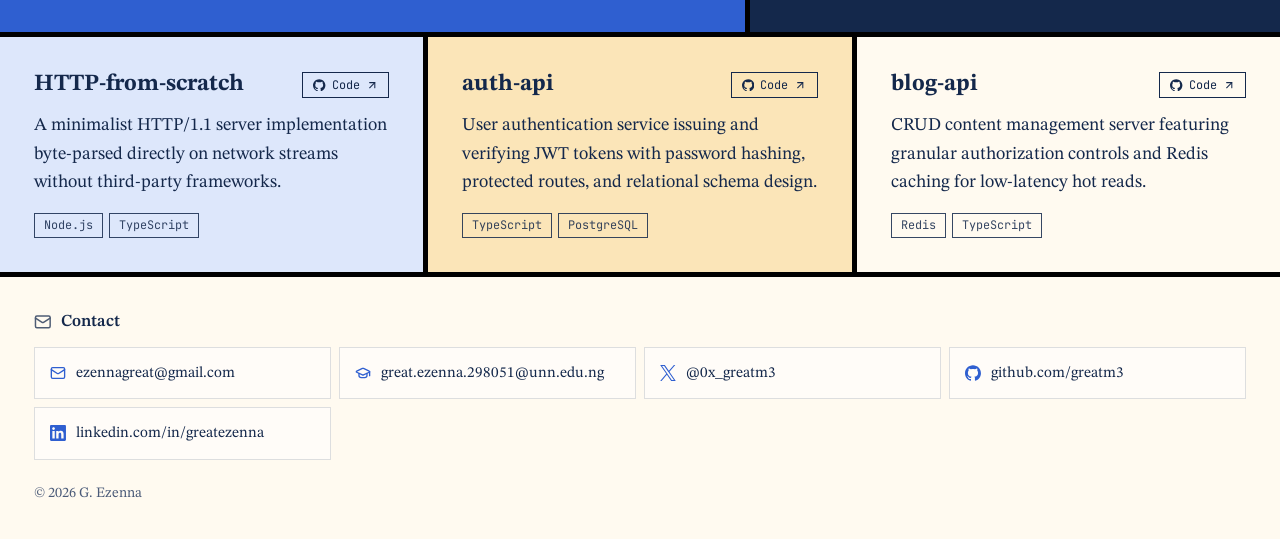
==== commit fdcd6fc4: "Revise personal info and social media links in index.html Updated personal description and added new" ====
--- a/index.html
+++ b/index.html
@@ -4,14 +4,62 @@
     <meta charset="UTF-8" />
     <meta name="viewport" content="width=device-width, initial-scale=1.0" />
     <meta name="color-scheme" content="light" />
-    <meta
-      name="description"
-      content="Great Ezenna — mathematics student at UNN. Learning programming from first principles and building Depozit."
-    />
-    <meta property="og:title" content="Great Ezenna — Mathematics &amp; Systems" />
-    <meta property="og:description" content="Mathematics student at UNN. Learning programming from first principles and building Depozit." />
+
+    <title>Great Ezenna | Mathematics Student &amp; Software Developer, UNN</title>
+    <meta name="description" content="Great Ezenna, Mathematics student at the University of Nigeria, Nsukka (UNN) and software developer in Nigeria. Builds in Rust, TypeScript and Linux." />
+    <link rel="canonical" href="https://greatm3-labs.tech/" />
+    <meta name="robots" content="index, follow, max-image-preview:large" />
+    <meta name="author" content="Great Ezenna" />
+    <meta name="theme-color" content="#f4eddf" />
+    <link rel="icon" href="data:image/svg+xml,%3Csvg xmlns='http://www.w3.org/2000/svg' viewBox='0 0 64 64'%3E%3Crect width='64' height='64' fill='%2314284b'/%3E%3Ctext x='32' y='46' font-size='40' font-family='Georgia,serif' font-weight='700' text-anchor='middle' fill='%23f3a93c'%3EG%3C/text%3E%3C/svg%3E" />
+
+    <meta property="og:type" content="profile" />
+    <meta property="og:site_name" content="Great Ezenna" />
+    <meta property="og:title" content="Great Ezenna | Mathematics Student &amp; Software Developer, UNN" />
+    <meta property="og:description" content="Mathematics student at the University of Nigeria, Nsukka and software developer in Nigeria. Builds in Rust, TypeScript and Linux." />
+    <meta property="og:url" content="https://greatm3-labs.tech/" />
     <meta property="og:image" content="https://i.ibb.co/vbMg2J3/5861510339403387111-121.jpg" />
-    <title>Great Ezenna — Mathematics &amp; Systems</title>
+    <meta property="og:image:alt" content="Portrait of Great Ezenna" />
+    <meta property="profile:first_name" content="Great" />
+    <meta property="profile:last_name" content="Ezenna" />
+
+    <meta name="twitter:card" content="summary_large_image" />
+    <meta name="twitter:site" content="@0x_greatm3" />
+    <meta name="twitter:creator" content="@0x_greatm3" />
+    <meta name="twitter:title" content="Great Ezenna | Mathematics Student &amp; Software Developer, UNN" />
+    <meta name="twitter:description" content="Mathematics student at UNN and software developer in Nigeria. Builds in Rust, TypeScript and Linux." />
+    <meta name="twitter:image" content="https://i.ibb.co/vbMg2J3/5861510339403387111-121.jpg" />
+
+    <script type="application/ld+json">
+    {
+      "@context": "https://schema.org",
+      "@type": "ProfilePage",
+      "dateModified": "2026-10-25",
+      "mainEntity": {
+        "@type": "Person",
+        "@id": "https://greatm3-labs.tech/#person",
+        "name": "Great Ezenna",
+        "url": "https://greatm3-labs.tech/",
+        "image": "https://i.ibb.co/vbMg2J3/5861510339403387111-121.jpg",
+        "description": "Mathematics student at the University of Nigeria, Nsukka and software developer in Nigeria.",
+        "jobTitle": "Software developer and mathematics student",
+        "affiliation": {
+          "@type": "CollegeOrUniversity",
+          "name": "University of Nigeria, Nsukka",
+          "alternateName": "UNN",
+          "url": "https://www.unn.edu.ng"
+        },
+        "address": { "@type": "PostalAddress", "addressCountry": "NG" },
+        "knowsAbout": ["Mathematics", "Applied mathematics", "Systems programming", "Rust", "TypeScript", "JavaScript", "Linux", "Artificial intelligence", "Machine learning"],
+        "sameAs": [
+          "https://github.com/greatm3",
+          "https://x.com/0x_greatm3",
+          "https://www.linkedin.com/in/greatezenna/"
+        ]
+      }
+    }
+    </script>
+
     <link rel="preconnect" href="https://fonts.googleapis.com" />
     <link rel="preconnect" href="https://fonts.gstatic.com" crossorigin />
     <link
@@ -38,13 +86,13 @@
           <h1>Great Ezenna</h1>
           <p class="affil">Department of Mathematics, University of Nigeria, Nsukka</p>
           <p class="lede">
-            Nineteen years old, a first-year Mathematics student at the University of Nigeria, Nsukka. Learning programming from first principles, with a focus on understanding the computer system.
+            Nineteen years old, a first-year Mathematics student at the University of Nigeria, Nsukka (UNN) and a software developer in Nigeria. Learning programming from first principles, with a focus on understanding the computer system.
           </p>
           <div class="actions">
             <a class="btn solid" href="mailto:ezennagreat@gmail.com"><svg class="icon" aria-hidden="true" viewBox="0 0 24 24" fill="none" stroke="currentColor" stroke-width="2" stroke-linecap="round" stroke-linejoin="round"><path d="m22 7-8.991 5.727a2 2 0 0 1-2.009 0L2 7" /> <rect x="2" y="4" width="20" height="16" rx="2" /></svg>Email me</a>
-            <a class="btn" href="https://github.com/greatm3" target="_blank" rel="noopener"><svg class="icon" aria-hidden="true" viewBox="0 0 24 24" fill="currentColor"><path d="M12 .297c-6.63 0-12 5.373-12 12 0 5.303 3.438 9.8 8.205 11.385.6.113.82-.258.82-.577 0-.285-.01-1.04-.015-2.04-3.338.724-4.042-1.61-4.042-1.61C4.422 18.07 3.633 17.7 3.633 17.7c-1.087-.744.084-.729.084-.729 1.205.084 1.838 1.236 1.838 1.236 1.07 1.835 2.809 1.305 3.495.998.108-.776.417-1.305.76-1.605-2.665-.3-5.466-1.332-5.466-5.93 0-1.31.465-2.38 1.235-3.22-.135-.303-.54-1.523.105-3.176 0 0 1.005-.322 3.3 1.23.96-.267 1.98-.399 3-.405 1.02.006 2.04.138 3 .405 2.28-1.552 3.285-1.23 3.285-1.23.645 1.653.24 2.873.12 3.176.765.84 1.23 1.91 1.23 3.22 0 4.61-2.805 5.625-5.475 5.92.42.36.81 1.096.81 2.22 0 1.606-.015 2.896-.015 3.286 0 .315.21.69.825.57C20.565 22.092 24 17.592 24 12.297c0-6.627-5.373-12-12-12"/></svg>GitHub</a>
-            <a class="btn" href="https://x.com/0x_greatm3" target="_blank" rel="noopener"><svg class="icon" aria-hidden="true" viewBox="0 0 24 24" fill="currentColor"><path d="M14.234 10.162 22.977 0h-2.072l-7.591 8.824L7.251 0H.258l9.168 13.343L.258 24H2.33l8.016-9.318L16.749 24h6.993zm-2.837 3.299-.929-1.329L3.076 1.56h3.182l5.965 8.532.929 1.329 7.754 11.09h-3.182z"/></svg>X</a>
-            <a class="btn" href="https://www.linkedin.com/in/greatezenna/" target="_blank" rel="noopener"><svg class="icon" aria-hidden="true" viewBox="0 0 24 24" fill="currentColor"><path d="M20.447 20.452h-3.554v-5.569c0-1.328-.027-3.037-1.852-3.037-1.853 0-2.136 1.445-2.136 2.939v5.667H9.351V9h3.414v1.561h.046c.477-.9 1.637-1.85 3.37-1.85 3.601 0 4.267 2.37 4.267 5.455v6.286zM5.337 7.433c-1.144 0-2.063-.926-2.063-2.065 0-1.138.92-2.063 2.063-2.063 1.14 0 2.064.925 2.064 2.063 0 1.139-.925 2.065-2.064 2.065zm1.782 13.019H3.555V9h3.564v11.452zM22.225 0H1.771C.792 0 0 .774 0 1.729v20.542C0 23.227.792 24 1.771 24h20.451C23.2 24 24 23.227 24 22.271V1.729C24 .774 23.2 0 22.222 0h.003z"/></svg>LinkedIn</a>
+            <a class="btn" href="https://github.com/greatm3" target="_blank" rel="me noopener"><svg class="icon" aria-hidden="true" viewBox="0 0 24 24" fill="currentColor"><path d="M12 .297c-6.63 0-12 5.373-12 12 0 5.303 3.438 9.8 8.205 11.385.6.113.82-.258.82-.577 0-.285-.01-1.04-.015-2.04-3.338.724-4.042-1.61-4.042-1.61C4.422 18.07 3.633 17.7 3.633 17.7c-1.087-.744.084-.729.084-.729 1.205.084 1.838 1.236 1.838 1.236 1.07 1.835 2.809 1.305 3.495.998.108-.776.417-1.305.76-1.605-2.665-.3-5.466-1.332-5.466-5.93 0-1.31.465-2.38 1.235-3.22-.135-.303-.54-1.523.105-3.176 0 0 1.005-.322 3.3 1.23.96-.267 1.98-.399 3-.405 1.02.006 2.04.138 3 .405 2.28-1.552 3.285-1.23 3.285-1.23.645 1.653.24 2.873.12 3.176.765.84 1.23 1.91 1.23 3.22 0 4.61-2.805 5.625-5.475 5.92.42.36.81 1.096.81 2.22 0 1.606-.015 2.896-.015 3.286 0 .315.21.69.825.57C20.565 22.092 24 17.592 24 12.297c0-6.627-5.373-12-12-12"/></svg>GitHub</a>
+            <a class="btn" href="https://x.com/0x_greatm3" target="_blank" rel="me noopener"><svg class="icon" aria-hidden="true" viewBox="0 0 24 24" fill="currentColor"><path d="M14.234 10.162 22.977 0h-2.072l-7.591 8.824L7.251 0H.258l9.168 13.343L.258 24H2.33l8.016-9.318L16.749 24h6.993zm-2.837 3.299-.929-1.329L3.076 1.56h3.182l5.965 8.532.929 1.329 7.754 11.09h-3.182z"/></svg>X</a>
+            <a class="btn" href="https://www.linkedin.com/in/greatezenna/" target="_blank" rel="me noopener"><svg class="icon" aria-hidden="true" viewBox="0 0 24 24" fill="currentColor"><path d="M20.447 20.452h-3.554v-5.569c0-1.328-.027-3.037-1.852-3.037-1.853 0-2.136 1.445-2.136 2.939v5.667H9.351V9h3.414v1.561h.046c.477-.9 1.637-1.85 3.37-1.85 3.601 0 4.267 2.37 4.267 5.455v6.286zM5.337 7.433c-1.144 0-2.063-.926-2.063-2.065 0-1.138.92-2.063 2.063-2.063 1.14 0 2.064.925 2.064 2.063 0 1.139-.925 2.065-2.064 2.065zm1.782 13.019H3.555V9h3.564v11.452zM22.225 0H1.771C.792 0 0 .774 0 1.729v20.542C0 23.227.792 24 1.771 24h20.451C23.2 24 24 23.227 24 22.271V1.729C24 .774 23.2 0 22.222 0h.003z"/></svg>LinkedIn</a>
           </div>
         </div>
 
